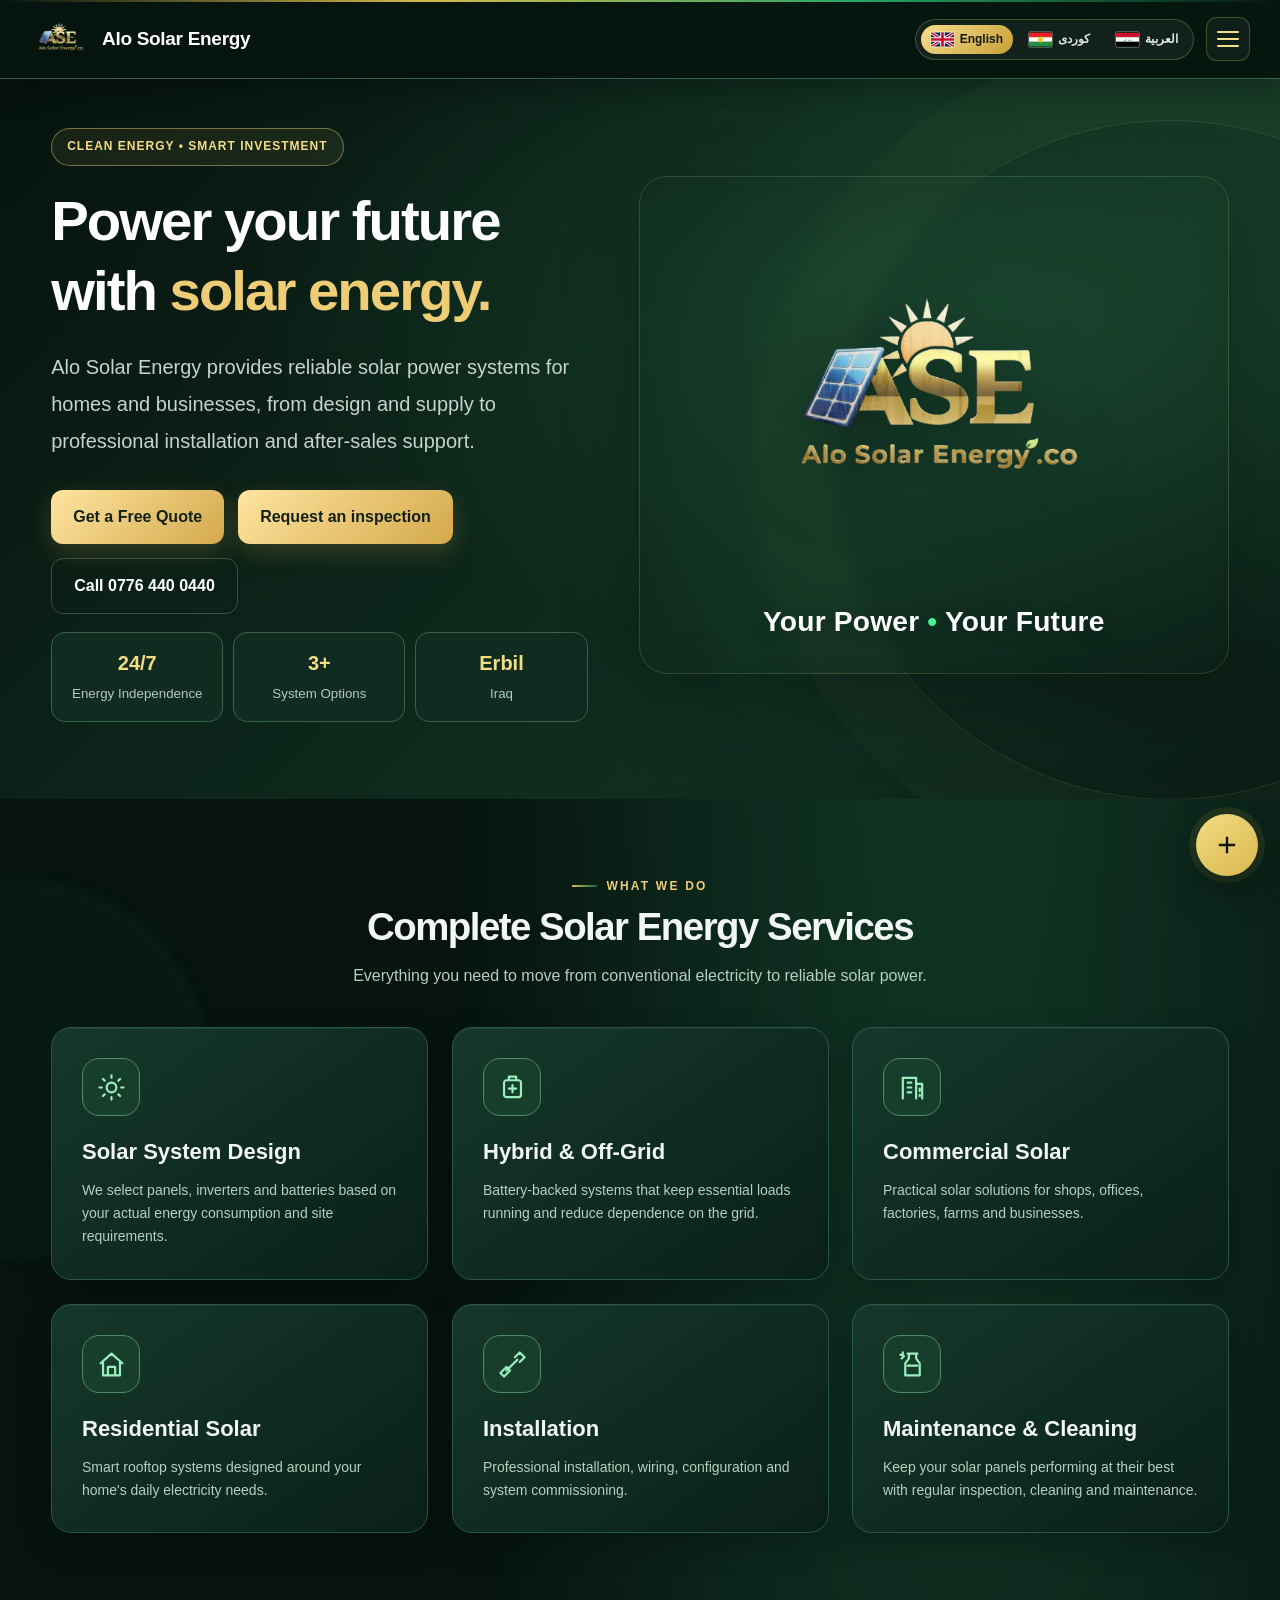
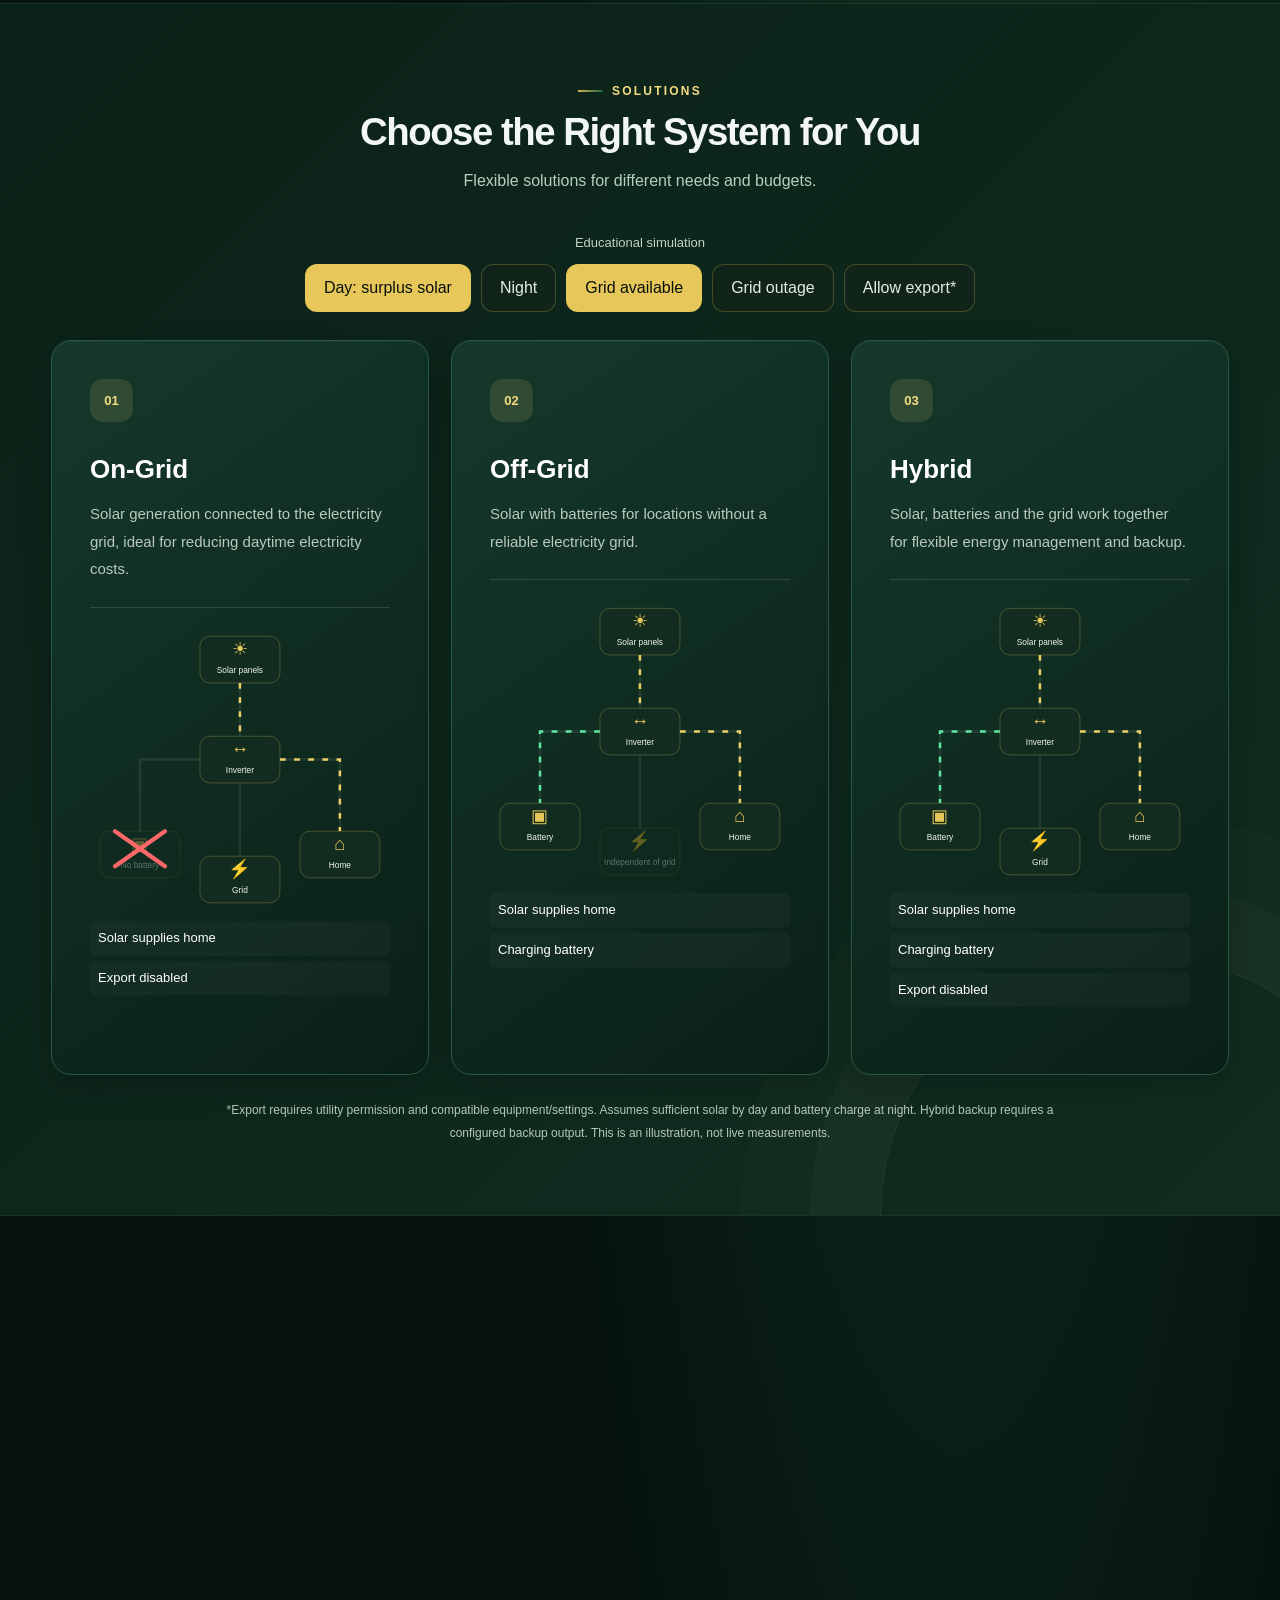
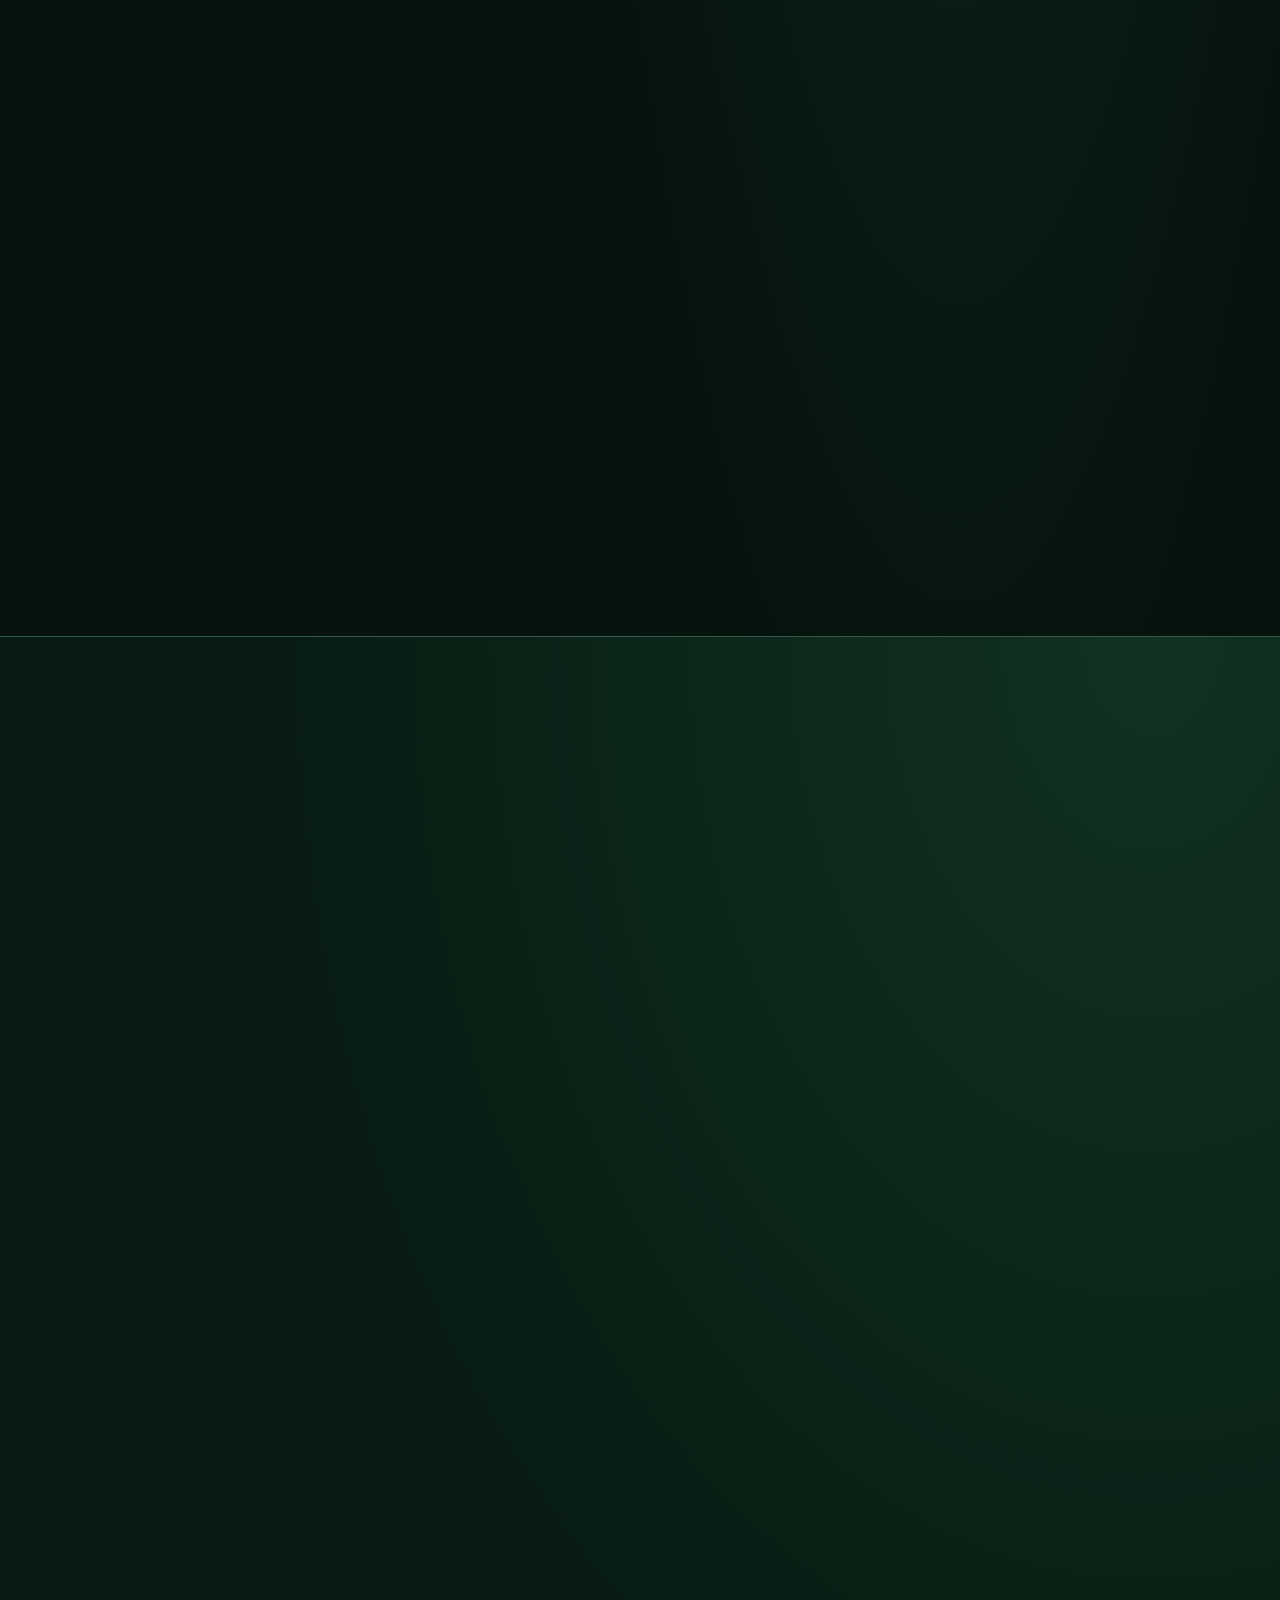
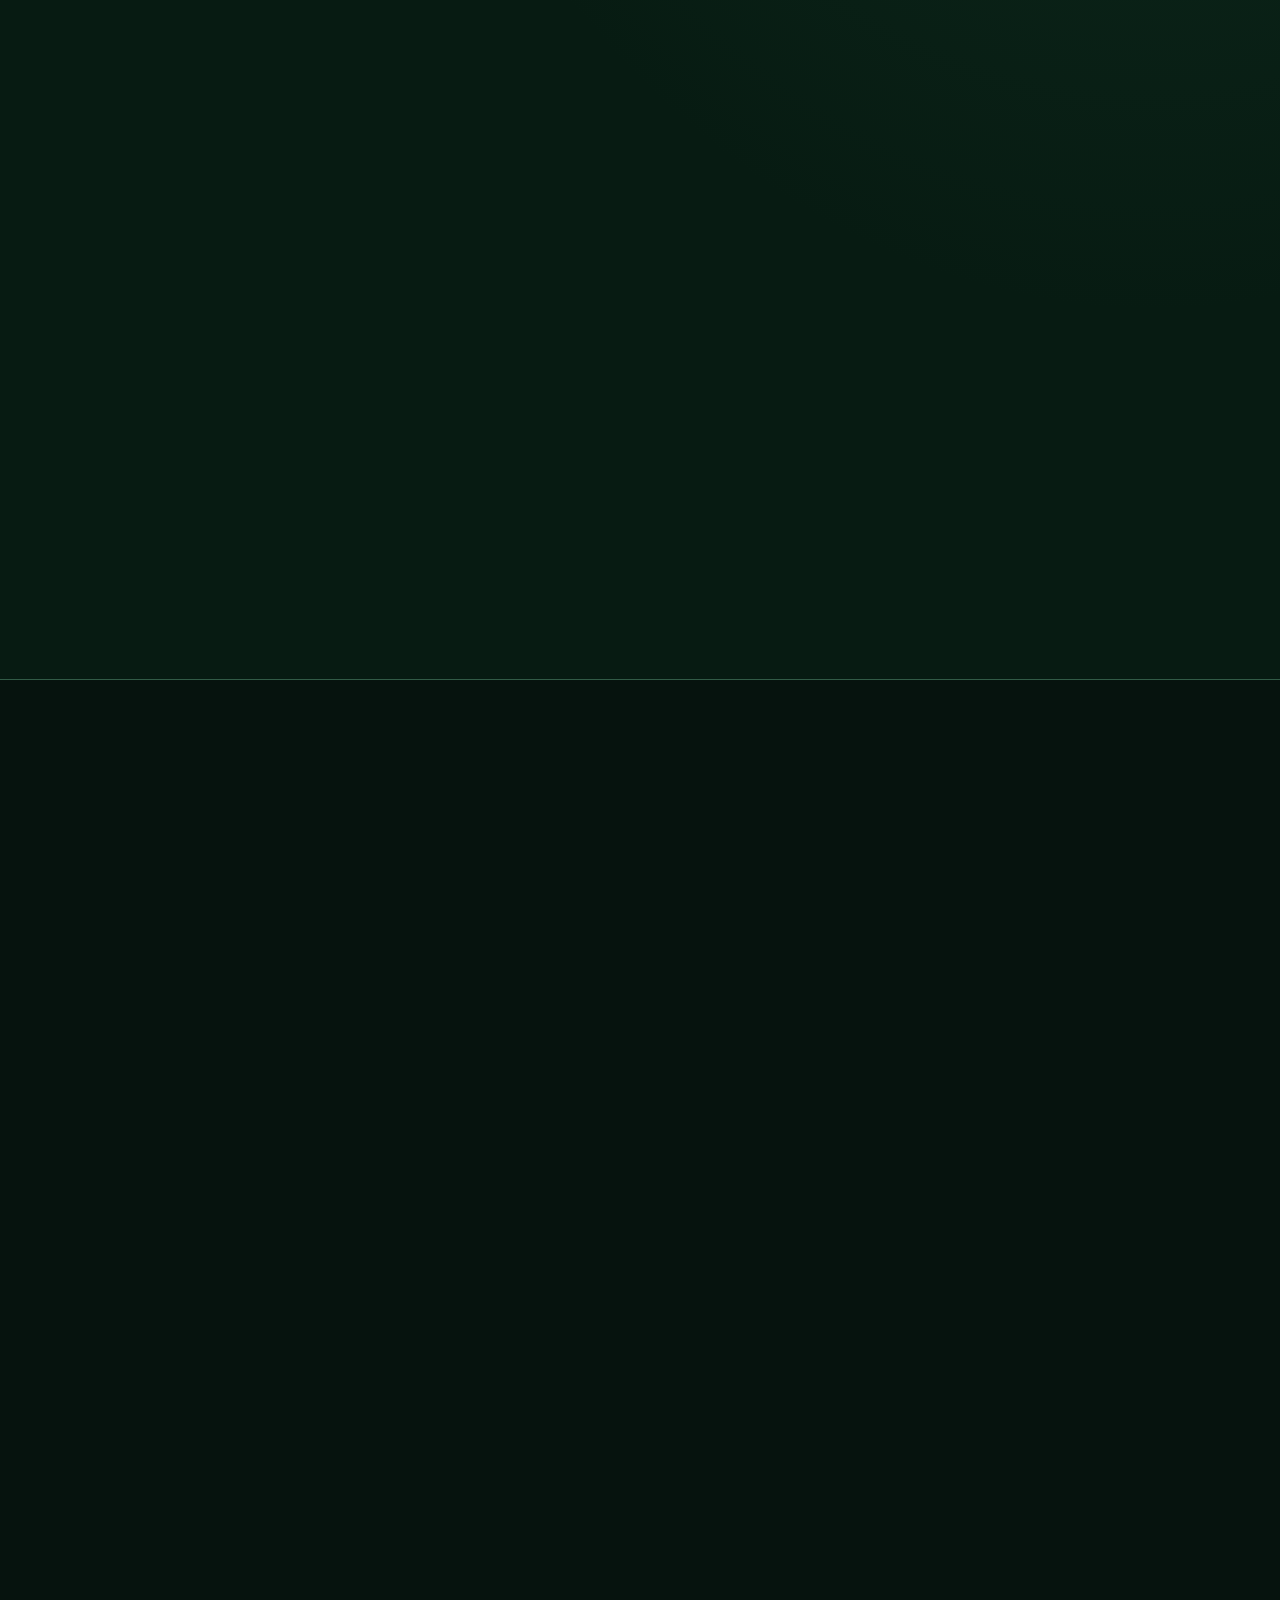
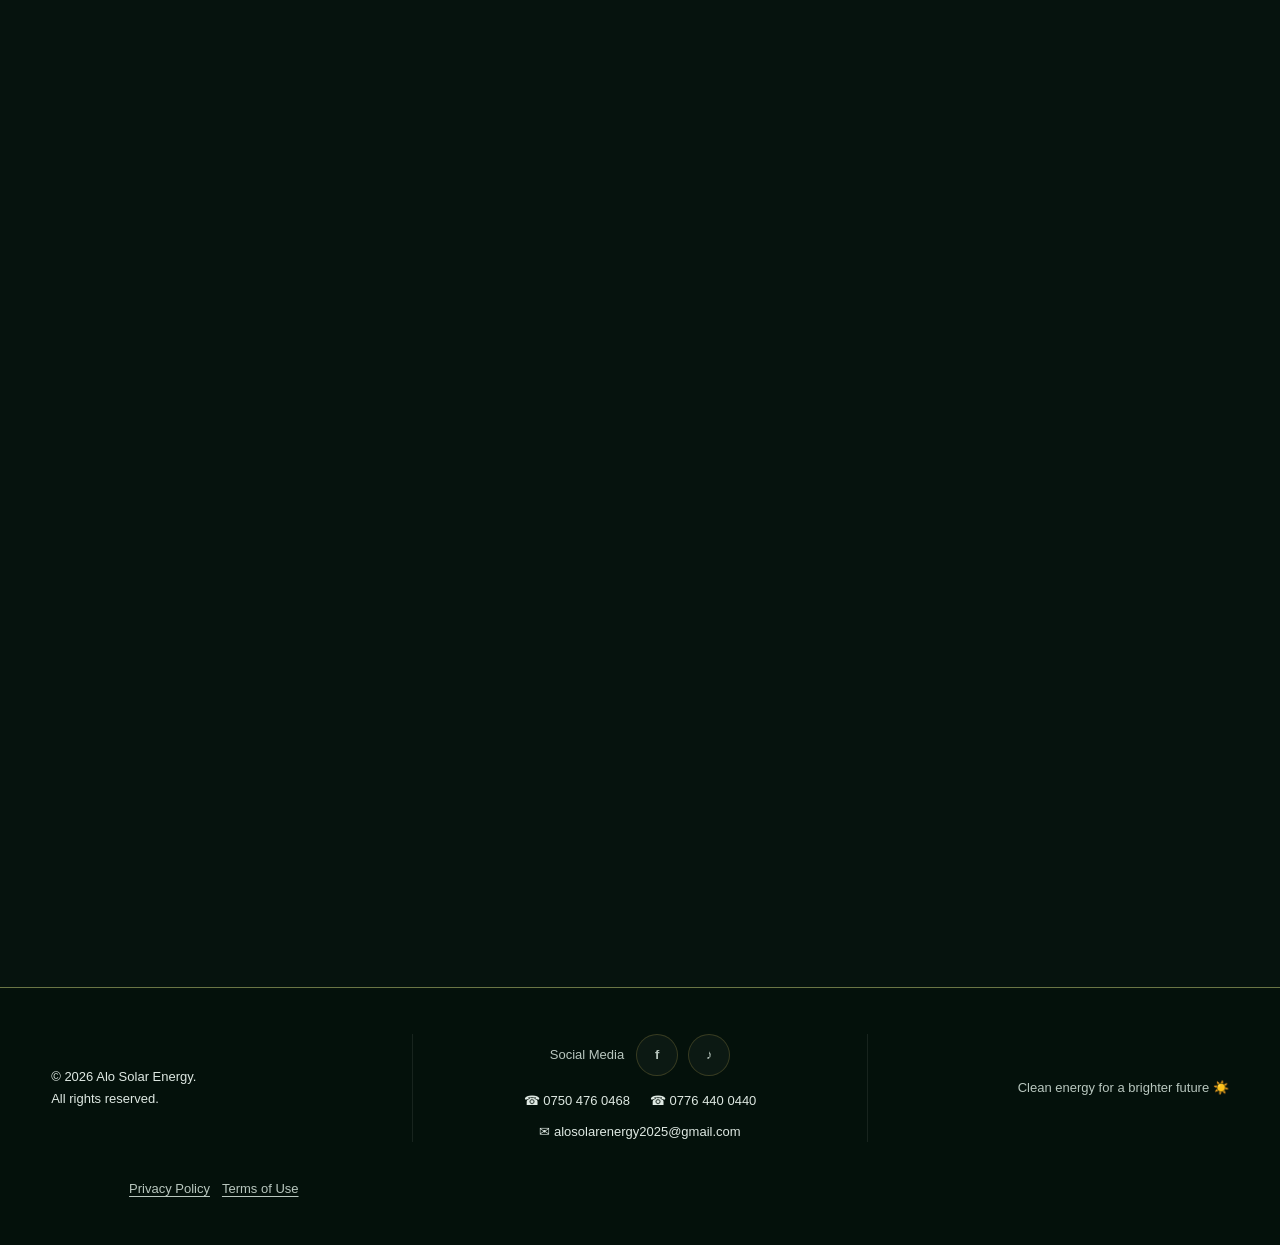
==== index.html @ e2810e6f "Refresh proposal automatic expiry script" ====
<!DOCTYPE html>
<html lang="en" >
<head>
<meta name="google-site-verification" content="-gqN6FcsFNNferEUD9UxZNJ3BVQ9EVLqA1s2PU2izcQ" />
<meta charset="UTF-8">
<meta name="viewport" content="width=device-width, initial-scale=1.0">
<meta name="theme-color" content="#07110d">
<meta name="application-name" content="Alo Solar Energy">
<meta name="apple-mobile-web-app-capable" content="yes">
<meta name="apple-mobile-web-app-status-bar-style" content="black-translucent">
<meta name="apple-mobile-web-app-title" content="Alo Solar Energy">
<link rel="manifest" href="/manifest.webmanifest">
<meta http-equiv="Cache-Control" content="no-cache, no-store, must-revalidate">
<meta http-equiv="Pragma" content="no-cache">
<meta http-equiv="Expires" content="0">
<meta name="referrer" content="strict-origin-when-cross-origin">
<meta http-equiv="Content-Security-Policy" content="default-src 'self'; base-uri 'none'; object-src 'none'; frame-src https://www.google.com; frame-ancestors 'none'; form-action 'self'; img-src 'self' data:; font-src 'self' https://fonts.gstatic.com; style-src 'self' 'unsafe-inline' https://fonts.googleapis.com; script-src 'self' 'sha256-T76EilV+QcnMwMpUe1gJWlUa+P+W+/pZ+QviKwdVerE=' 'sha256-+EWexWB5ymCwsPGUgVMmFxd3q7Ms0sxEectdXmTl/ks=' 'sha256-gzRzEZjLwCgV+jb77GxH1J6w7i/v+9NflWW1ujIuQAM=' 'sha256-8EhGPuoNQ5icfxbOhP+3bitNbaY2FtPeo7JZ3WKerNA=' 'sha256-8J4BuSSGaElvgKF7tjCmjA4SWvb53dxuxYWnRxUXLGw=' 'sha256-sdEPWK1tK+ZzRNQ3jqHyAjJhQfjN2SzZaIdP60NNl90='; connect-src 'self'; upgrade-insecure-requests">
<title>Alo Solar Energy | Solar Power Solutions</title>
<meta name="description" content="Alo Solar Energy provides residential and commercial solar energy systems, installation, maintenance and energy solutions in Erbil, Kurdistan.">
<meta name="robots" content="index,follow,max-image-preview:large">
<meta name="theme-color" content="#07110d">
<link rel="canonical" href="https://alosolarenergy.com/">
<link rel="alternate" hreflang="en" href="https://alosolarenergy.com/?lang=en">
<link rel="alternate" hreflang="ku" href="https://alosolarenergy.com/?lang=ku">
<link rel="alternate" hreflang="ar" href="https://alosolarenergy.com/?lang=ar">
<link rel="alternate" hreflang="x-default" href="https://alosolarenergy.com/">
<meta property="og:type" content="website"><meta property="og:site_name" content="Alo Solar Energy"><meta property="og:url" content="https://alosolarenergy.com/"><meta property="og:title" content="Alo Solar Energy | Solar Power Solutions"><meta property="og:description" content="Reliable solar systems, installation and after-sales support in Erbil and across Iraq.">
<meta name="twitter:card" content="summary"><meta name="twitter:title" content="Alo Solar Energy"><meta name="twitter:description" content="Reliable solar power solutions for homes and businesses in Iraq.">
<script type="application/ld+json">{"@context":"https://schema.org","@type":"LocalBusiness","name":"Alo Solar Energy","url":"https://alosolarenergy.com/","email":"alosolarenergy2025@gmail.com","telephone":["+9647764400440","+9647504760468"],"address":{"@type":"PostalAddress","streetAddress":"New Erbil, opposite Said Jaffar Mosque","addressLocality":"Erbil","addressCountry":"IQ"},"sameAs":["https://www.facebook.com/alosolarenergy/","https://www.tiktok.com/@alo.solar.energy"],"areaServed":"Iraq"}</script>
<link rel="preconnect" href="https://fonts.googleapis.com">
<link rel="preconnect" href="https://fonts.gstatic.com" crossorigin>
<link href="https://fonts.googleapis.com/css2?family=Inter:wght@400;500;600;700;800;900&family=Noto+Sans+Arabic:wght@400;500;600;700;800;900&display=swap" rel="stylesheet">
<style>
:root{
  --gold:#e7c65a; --gold2:#f6df8a; --dark:#07110d; --dark2:#0d1d16;
  --green:#173d2a; --text:#eef4ef; --muted:#b9c7bf; --card:#10251b;
}
*{box-sizing:border-box;margin:0;padding:0}
html{scroll-behavior:smooth}
html{-webkit-text-size-adjust:100%;text-size-adjust:100%}
body{font-family:"Inter",Arial,Helvetica,sans-serif;background:var(--dark);color:var(--text);line-height:1.6}
a{text-decoration:none;color:inherit}
.container{width:min(1150px,92%);margin:auto}
header{position:fixed;top:0;left:0;right:0;z-index:20;background:rgba(7,17,13,.88);backdrop-filter:blur(12px);border-bottom:1px solid rgba(231,198,90,.16)}
.nav{height:78px;display:flex;align-items:center;justify-content:space-between}
.brand{display:flex;align-items:center;gap:12px;font-weight:800}
.brand img{width:58px;height:58px;object-fit:contain}
.brand span{font-size:19px;color:var(--gold2);white-space:nowrap}
nav{display:flex;gap:clamp(12px,1.5vw,28px);align-items:center}
nav a{color:#dfe9e3;font-size:14px;display:inline-flex;align-items:center;gap:7px;white-space:nowrap}
nav a .nav-icon{width:18px;height:18px;flex:0 0 18px;fill:none;stroke:currentColor;stroke-width:1.9;stroke-linecap:round;stroke-linejoin:round;transition:.22s}
nav a:hover .nav-icon{transform:translateY(-2px);color:var(--gold2)}
nav a:hover{color:var(--gold2)}
.nav-products{position:relative;display:flex;align-items:center}
.products-main-link{position:relative}
.dropdown-arrow{width:11px;height:8px;fill:none;stroke:currentColor;stroke-width:1.7;stroke-linecap:round;stroke-linejoin:round;transition:transform .22s ease}
.nav-products:hover .dropdown-arrow,.nav-products:focus-within .dropdown-arrow{transform:rotate(180deg)}
.product-dropdown{position:absolute;top:100%;left:50%;min-width:230px;padding:9px;border:1px solid rgba(231,198,90,.24);border-radius:15px;background:rgba(7,17,13,.98);box-shadow:0 22px 48px rgba(0,0,0,.42);backdrop-filter:blur(16px);opacity:0;visibility:hidden;transform:translate(-50%,-7px);transition:opacity .2s ease,transform .2s ease,visibility .2s;z-index:50}
.product-dropdown:before{display:none}
.nav-products:hover .product-dropdown,.nav-products:focus-within .product-dropdown{opacity:1;visibility:visible;transform:translate(-50%,0)}
nav .product-dropdown a{width:100%;display:flex;align-items:center;justify-content:flex-start;gap:11px;padding:11px 12px;border-radius:10px;color:#e8efeb;font-size:13px}
nav .product-dropdown a:hover{background:rgba(231,198,90,.1);color:var(--gold2)}
.product-drop-icon{width:29px;height:29px;flex:0 0 29px;display:grid;place-items:center;border-radius:8px;background:rgba(231,198,90,.1);color:var(--gold2);font-size:15px;font-weight:900}
[dir="rtl"] nav .product-dropdown a{direction:rtl;justify-content:flex-start;text-align:right}
.cta{padding:11px 18px;border-radius:999px;background:linear-gradient(135deg,var(--gold),#b9912c);color:#10140f;font-weight:800}
@media(max-width:1200px) and (min-width:851px){
 .container{width:min(1180px,97%)}
 .nav{gap:10px}
 .brand{flex:0 0 auto;gap:8px}
 .brand img{width:48px;height:48px}
 .brand span{font-size:16px}
 nav{flex:1 1 auto;justify-content:center;gap:10px;min-width:0}
 nav a{font-size:12px;gap:5px}
 nav a .nav-icon{width:16px;height:16px;flex-basis:16px}
 .cta{padding:9px 13px}
 .lang-switcher{flex:0 0 auto}
 .lang-btn{padding:6px 7px;font-size:11px}
}
.hero{min-height:100vh;padding-top:120px;display:grid;align-items:center;position:relative;overflow:hidden;background:
 radial-gradient(circle at 80% 25%,rgba(231,198,90,.18),transparent 28%),
 radial-gradient(circle at 15% 75%,rgba(34,117,73,.2),transparent 30%),
 linear-gradient(145deg,#06100c,#0d2017)}
.hero:after{content:"";position:absolute;width:620px;height:620px;border:1px solid rgba(231,198,90,.12);border-radius:50%;right:-230px;top:120px;box-shadow:0 0 0 70px rgba(231,198,90,.025),0 0 0 140px rgba(231,198,90,.02)}
.hero-grid{display:grid;grid-template-columns:1.15fr .85fr;gap:50px;align-items:center;position:relative;z-index:2}
.badge{display:inline-block;border:1px solid rgba(231,198,90,.4);padding:7px 13px;border-radius:999px;color:var(--gold2);font-size:12px;font-weight:700;letter-spacing:1px;text-transform:uppercase;margin-bottom:20px}
h1{font-size:clamp(44px,6vw,78px);line-height:1.02;letter-spacing:-3px;margin-bottom:22px}
h1 em{font-style:normal;color:var(--gold2)}
.hero p{font-size:18px;color:var(--muted);max-width:650px;margin-bottom:30px}
.actions{display:flex;gap:14px;flex-wrap:wrap}
.btn{padding:14px 22px;border-radius:10px;font-weight:800;display:inline-block}
.btn-primary{background:linear-gradient(135deg,var(--gold2),#c89f37);color:#11170f}
.btn-outline{border:1px solid rgba(255,255,255,.2);color:#fff}
.hero-card{background:rgba(16,37,27,.7);border:1px solid rgba(231,198,90,.18);padding:30px;border-radius:28px;box-shadow:0 25px 70px rgba(0,0,0,.3)}
.hero-card img{width:100%;max-width:370px;display:block;margin:auto;filter:drop-shadow(0 20px 30px rgba(0,0,0,.35))}
.stats{display:grid;grid-template-columns:repeat(3,1fr);gap:10px;margin-top:18px}
.stat{background:rgba(255,255,255,.04);padding:14px;border-radius:14px;text-align:center}
.stat strong{display:block;color:var(--gold2);font-size:20px}.stat small{color:var(--muted)}
section{padding:95px 0}
.section-head{text-align:center;max-width:700px;margin:0 auto 48px}
.kicker{color:var(--gold2);font-size:12px;font-weight:800;text-transform:uppercase;letter-spacing:2px}
h2{font-size:42px;line-height:1.1;margin:10px 0 14px}
.section-head p{color:var(--muted)}
.grid3{display:grid;grid-template-columns:repeat(3,1fr);gap:20px}
.card{background:linear-gradient(145deg,#10251b,#0b1a13);border:1px solid rgba(255,255,255,.08);padding:30px;border-radius:22px}
.icon{font-size:30px;margin-bottom:18px}.card h3{margin-bottom:9px;font-size:21px}.card p{color:var(--muted);font-size:14px}
.dark-band{background:#0b1912;border-top:1px solid rgba(255,255,255,.05);border-bottom:1px solid rgba(255,255,255,.05)}
.features{display:grid;grid-template-columns:1fr 1fr;gap:50px;align-items:center}
.feature-list{display:grid;gap:15px}
.feature{display:flex;gap:15px;padding:18px;border-radius:16px;background:rgba(255,255,255,.035)}
.check{width:30px;height:30px;flex:0 0 30px;border-radius:50%;background:rgba(231,198,90,.14);color:var(--gold2);display:grid;place-items:center;font-weight:900}
.feature b{display:block;margin-bottom:3px}.feature span{font-size:14px;color:var(--muted)}
.contact{display:grid;grid-template-columns:1fr 1fr;gap:30px}
.contact-box{padding:35px;border-radius:24px;background:linear-gradient(145deg,#142d20,#0c1c14);border:1px solid rgba(231,198,90,.16)}
.map-section{padding:0 0 80px;background:#07140d}.map-card{overflow:hidden;border:1px solid rgba(231,198,90,.2);border-radius:26px;background:#0c1c14;box-shadow:0 24px 55px rgba(0,0,0,.22)}.map-heading{display:flex;align-items:center;justify-content:space-between;gap:20px;padding:26px 30px}.map-heading h2{margin:0;font-size:clamp(25px,3vw,36px)}.map-heading p{margin:6px 0 0;color:#b9c7bf}.map-frame{display:block;width:100%;height:420px;border:0}.map-link{white-space:nowrap}@media(max-width:700px){.map-section{padding-bottom:55px}.map-heading{align-items:stretch;flex-direction:column;padding:22px}.map-link{text-align:center}.map-frame{height:330px}}
.contact-row{display:flex;gap:15px;padding:15px 0;border-bottom:1px solid rgba(255,255,255,.07)}
.contact-row:last-child{border-bottom:0}.contact-row b{display:block}.contact-row span{color:var(--muted);font-size:14px}
form{display:grid;gap:13px}
input,textarea,select{width:100%;padding:14px 15px;border-radius:10px;border:1px solid rgba(255,255,255,.12);background:#08130e;color:#fff;outline:none}
textarea{min-height:120px;resize:vertical}
footer{padding:35px 0;background:#050b08;border-top:1px solid rgba(255,255,255,.07);color:var(--muted);font-size:13px}
.footer-row{display:grid;grid-template-columns:minmax(220px,1fr) minmax(380px,1.4fr) minmax(220px,1fr);gap:36px;align-items:center}
.footer-brand{color:#dfe9e3;line-height:1.7}.footer-tag{text-align:end;line-height:1.7}
@media(max-width:850px){
 nav{display:none}.hero-grid,.features,.contact{grid-template-columns:1fr}.hero{padding-top:110px}
 .hero-card{max-width:500px;margin:auto}.grid3{grid-template-columns:1fr}.stats{grid-template-columns:repeat(3,1fr)}
 h2{font-size:34px}.footer-row{grid-template-columns:1fr;text-align:center}.footer-tag{text-align:center}
}

/* Language switcher */
.lang-switcher{display:flex;align-items:center;gap:6px;padding:5px;border:1px solid rgba(231,198,90,.22);border-radius:999px;background:rgba(255,255,255,.035);backdrop-filter:blur(10px)}
.lang-btn{border:0;background:transparent;color:#dfe9e3;padding:7px 10px;border-radius:999px;font-weight:800;font-size:12px;cursor:pointer}
.lang-btn{display:inline-flex;align-items:center;gap:6px;white-space:nowrap}
.lang-flag{width:23px;height:15px;border-radius:2px;object-fit:cover;flex:0 0 auto;box-shadow:0 0 0 1px rgba(255,255,255,.25);overflow:hidden}
.lang-btn.active{background:linear-gradient(135deg,var(--gold2),#c89f37);color:#11170f}
.mobile-lang{display:none}

/* Animated company-logo intro */
#intro{position:fixed;inset:0;z-index:9999;display:grid;place-items:center;background:radial-gradient(circle at center,rgba(231,198,90,.08),transparent 35%),#050b08;overflow:hidden;animation:introAutoDismiss .7s ease 2.2s forwards}
#intro .intro-glow{position:absolute;width:320px;height:320px;border-radius:50%;border:1px solid rgba(231,198,90,.2);box-shadow:0 0 0 35px rgba(231,198,90,.025),0 0 0 75px rgba(231,198,90,.018);animation:introPulse 2.2s ease-in-out infinite}
#intro .intro-logo{position:relative;width:min(270px,58vw);height:auto;object-fit:contain;filter:drop-shadow(0 0 28px rgba(231,198,90,.25));animation:logoReveal 1.7s cubic-bezier(.2,.8,.2,1) both}
#intro .intro-name{position:absolute;top:calc(50% + 155px);font-size:18px;font-weight:900;letter-spacing:4px;color:var(--gold2);opacity:0;animation:nameReveal .9s 1s ease both}
#intro .intro-skip{position:absolute;inset-inline-end:24px;bottom:24px;border:1px solid rgba(255,255,255,.3);border-radius:999px;padding:10px 18px;background:rgba(0,0,0,.35);color:#fff;cursor:pointer;font-weight:800}
#intro.hide{animation:introOut .7s ease forwards;pointer-events:none}
#intro.hide.done{display:none}
@keyframes logoReveal{0%{opacity:0;transform:scale(.55) rotate(-8deg);filter:blur(8px) drop-shadow(0 0 0 rgba(231,198,90,0))}55%{opacity:1;transform:scale(1.08) rotate(2deg);filter:blur(0) drop-shadow(0 0 35px rgba(231,198,90,.35))}100%{opacity:1;transform:scale(1) rotate(0)}}
@keyframes nameReveal{from{opacity:0;transform:translateY(15px);letter-spacing:10px}to{opacity:1;transform:translateY(0);letter-spacing:4px}}
@keyframes introPulse{0%,100%{transform:scale(.92);opacity:.55}50%{transform:scale(1.08);opacity:1}}
@keyframes introOut{to{opacity:0;visibility:hidden}}
@keyframes introAutoDismiss{to{opacity:0;visibility:hidden;pointer-events:none}}
[dir="rtl"] body{font-family:"Noto Sans Arabic",Tahoma,Arial,sans-serif}
[dir="rtl"] body,[dir="rtl"] input,[dir="rtl"] textarea,[dir="rtl"] select,[dir="rtl"] option{direction:rtl;text-align:right!important}
[dir="rtl"] :is(h1,h2,h3,h4,h5,h6,p,label,li,summary,address,.kicker,.hero-copy,.section-head,.service-card,.solution-card,.feature,.contact-copy,.contact-row,.calc-card,.calc-field,.result-recommendation,.result-warranty,.faq-question,.faq-answer,.faq-cta,.robot-speech,.ai-message){direction:rtl;text-align:right!important}
[dir="rtl"] :is(.hero-copy,.section-head,.services-grid,.service-card,.solutions-grid,.solution-card,.features,.feature,.contact,.contact-copy,.contact-form,.calc-card,.calc-grid,.calc-field,.calc-results,.faq-wrap,.faq-item,.faq-cta,footer){direction:rtl}
[dir="rtl"] :is(.lang-ku,.lang-ar){direction:rtl;unicode-bidi:plaintext}
[dir="rtl"] .section-head{margin-left:auto;margin-right:0}
[dir="rtl"] .nav{flex-direction:row}
[dir="rtl"] nav{flex-direction:row}
[dir="rtl"] .brand{flex-direction:row}
[dir="rtl"] header .brand,[dir="rtl"] header nav,[dir="rtl"] header nav a{direction:rtl}
[dir="rtl"] header nav a,[dir="rtl"] header .cta{text-align:right!important}
[dir="rtl"] .hero-grid,[dir="rtl"] .features,[dir="rtl"] .contact{direction:rtl}
[dir="rtl"] .feature{flex-direction:row-reverse}
[dir="rtl"] .contact-row{flex-direction:row-reverse}
[dir="rtl"] .footer-row{flex-direction:row-reverse}
.social-links{display:flex;gap:10px;align-items:center}
.social-link{width:42px;height:42px;display:grid;place-items:center;border:1px solid rgba(231,198,90,.2);border-radius:50%;background:rgba(255,255,255,.035);font-weight:900;transition:.25s}
.social-link:hover{transform:translateY(-3px);border-color:rgba(231,198,90,.55);background:rgba(231,198,90,.1)}
.footer-social{display:flex;align-items:center;justify-content:center;gap:12px}
.footer-connect{display:grid;gap:14px;justify-items:center;padding:0 28px;border-inline:1px solid rgba(255,255,255,.08)}.footer-contact{display:grid;grid-template-columns:repeat(2,max-content);gap:9px 20px;align-items:center;justify-content:center}.footer-contact a{color:#dfe9e3;direction:ltr;unicode-bidi:isolate;display:flex;align-items:center;gap:6px;white-space:nowrap}.footer-contact .footer-email{grid-column:1/-1;justify-self:center}.footer-contact a:hover{color:var(--gold2)}
.phone-ltr,bdi[dir="ltr"]{direction:ltr!important;unicode-bidi:isolate!important;display:inline-block;white-space:nowrap}
@media(max-width:850px){
 nav{display:none}
 .mobile-lang{display:flex}
 .nav{gap:8px}
 .brand span{font-size:15px}
 .brand img{width:48px;height:48px}
 .footer-row{grid-template-columns:1fr;gap:24px}
 .footer-connect{border-inline:0;border-block:1px solid rgba(255,255,255,.08);padding:22px 0}
 .footer-social{flex-wrap:wrap;justify-content:center}
 .footer-contact{grid-template-columns:1fr;gap:10px}.footer-contact .footer-email{grid-column:auto}.footer-contact a{justify-content:center}
}
@media(prefers-reduced-motion:reduce){
 #intro .intro-logo,#intro .intro-name,#intro .intro-glow{animation:none}
}
@media(max-width:650px){#intro .intro-skip{inset-inline-end:14px;bottom:14px}.map-frame{min-height:330px}}
main>section{content-visibility:auto;contain-intrinsic-size:1px 800px}.hero{content-visibility:visible}
.footer-legal{display:flex;gap:12px;justify-content:center;flex-wrap:wrap}.footer-legal a{color:var(--muted);text-decoration:underline;text-underline-offset:3px}


/* Solar Calculator */
.calc-mode-switch{display:flex;gap:10px;width:fit-content;margin:0 0 22px;padding:6px;border:1px solid rgba(231,198,90,.2);border-radius:999px;background:rgba(255,255,255,.035)}
.calc-mode-btn{border:0;border-radius:999px;padding:10px 22px;background:transparent;color:#dfe9e3;font-weight:800;cursor:pointer}.calc-mode-btn.active{background:linear-gradient(135deg,var(--gold2),#c89f37);color:#11170f}
.easy-calc-card{display:none}.calculator-section.easy-mode .easy-calc-card{display:block}.calculator-section.easy-mode .advanced-calc-card{display:none}
.easy-quality-grid{display:grid;grid-template-columns:repeat(3,minmax(0,1fr));gap:10px;margin-bottom:18px}.easy-quality{position:relative;display:block;min-width:0;cursor:pointer}.easy-quality input{position:absolute;opacity:0;pointer-events:none}.easy-quality-box{display:flex;align-items:center;justify-content:center;width:100%;min-height:76px;height:100%;padding:16px 12px;border:1px solid rgba(255,255,255,.12);border-radius:14px;background:#091811;text-align:center;overflow:hidden;transition:.2s}.easy-quality-box b{display:block;width:100%;color:#fff;margin:0;line-height:1.35;overflow-wrap:anywhere}.easy-quality-box small{display:block;color:var(--muted);line-height:1.5}.easy-quality input:checked+.easy-quality-box{border-color:var(--gold2);background:rgba(231,198,90,.1);box-shadow:0 0 0 2px rgba(231,198,90,.12)}
.easy-note{padding:12px 14px;margin:4px 0 16px;border-radius:12px;background:rgba(231,198,90,.07);color:var(--muted);font-size:13px}.easy-summary{margin-top:16px;padding:15px;border:1px solid rgba(231,198,90,.18);border-radius:14px;background:rgba(9,29,20,.62);line-height:1.9}
.easy-actions{display:grid!important;grid-template-columns:1.35fr 1fr 1.35fr;gap:10px;margin-top:16px}.easy-actions .btn{display:flex!important;align-items:center;justify-content:center;min-height:48px;border:1px solid rgba(255,255,255,.18);cursor:pointer}.easy-actions .easy-reset{background:#18251f;color:#fff}.easy-actions .easy-whatsapp{background:#25d366;color:#fff;border-color:#25d366}
@media(max-width:650px){.easy-quality-grid{grid-template-columns:1fr}.calc-mode-switch{width:100%}.calc-mode-btn{flex:1;padding:10px 12px}}
@media(max-width:650px){.easy-actions{grid-template-columns:1fr}.easy-actions .btn{width:100%}}
@media(max-width:850px){input,select,textarea,button{font-size:16px!important}input,select,textarea{touch-action:manipulation}}
.calculator-section{padding:90px 0;background:linear-gradient(180deg,#0d2017,#07110d)}
.calculator-grid{display:grid;grid-template-columns:1fr 1fr;gap:28px;align-items:start}
.calc-card,.calc-result{background:rgba(16,37,27,.92);border:1px solid rgba(231,198,90,.18);border-radius:24px;padding:28px;box-shadow:0 18px 60px rgba(0,0,0,.22)}
.calc-card h3,.calc-result h3{color:var(--gold2);margin-bottom:18px}
.calc-field{margin-bottom:16px}.calc-field label{display:block;margin-bottom:7px;color:var(--muted);font-size:14px}
.calc-field input,.calc-field select{width:100%;padding:13px 14px;border-radius:12px;border:1px solid rgba(255,255,255,.12);background:#091811;color:var(--text);outline:none}
.calc-actions{display:flex;flex-wrap:wrap;gap:10px;margin-top:6px}.calc-actions .btn{border:0;cursor:pointer}.calc-reset{background:transparent;color:var(--text);border:1px solid rgba(255,255,255,.25)!important}.calc-whatsapp{background:#25d366;color:#fff}
.calc-row{display:grid;grid-template-columns:1fr 1fr;gap:14px}.calc-total{font-size:34px;font-weight:900;color:var(--gold2);margin:8px 0 20px}.calc-breakdown{display:grid;gap:9px}.calc-line{display:flex;justify-content:space-between;gap:16px;border-bottom:1px solid rgba(255,255,255,.07);padding:8px 0}.calc-note{color:var(--muted);font-size:13px;margin-top:14px}.recommended{margin:16px 0;padding:16px;border-radius:16px;background:rgba(231,198,90,.08);border:1px solid rgba(231,198,90,.2)}
.payback-card{margin-top:22px;padding:20px;border:1px solid rgba(231,198,90,.22);border-radius:18px;background:rgba(231,198,90,.06)}.payback-card h3{margin:0 0 8px}.payback-intro{color:var(--muted);font-size:13px;margin:0 0 16px}.payback-grid{display:grid;grid-template-columns:1fr;gap:12px}.payback-grid .calc-field{margin:0}.payback-result{margin-top:16px;display:grid;grid-template-columns:repeat(3,1fr);gap:10px}.payback-stat{padding:13px;border-radius:13px;background:rgba(5,20,13,.72);border:1px solid rgba(255,255,255,.07)}.payback-stat span{display:block;color:var(--muted);font-size:12px}.payback-stat strong{display:block;margin-top:5px;color:var(--gold2);font-size:18px}.payback-message{grid-column:1/-1;padding:14px;border-radius:13px;background:rgba(25,135,84,.13);color:#d9f7e8;line-height:1.7}.payback-warning{background:rgba(180,83,9,.16);color:#ffe7bd}@media(max-width:760px){.payback-result{grid-template-columns:1fr}.payback-message{grid-column:auto}}
@media(max-width:800px){.calculator-grid{grid-template-columns:1fr}.calc-row{grid-template-columns:1fr}}

.result-top-grid{display:grid;grid-template-columns:minmax(0,1.15fr) minmax(230px,.85fr);gap:16px;align-items:stretch;margin-bottom:18px}
.result-recommendation,.result-warranty{border:1px solid rgba(231,198,90,.18);border-radius:16px;padding:16px;background:rgba(9,29,20,.62)}
.result-recommendation h3,.result-warranty h3{margin-bottom:12px}
.warranty-mini{display:grid;gap:10px}
.warranty-item{display:flex;justify-content:space-between;gap:12px;align-items:center;padding:9px 10px;border-radius:10px;background:rgba(255,255,255,.035);border:1px solid rgba(255,255,255,.06)}
.warranty-item span:first-child{font-size:12px;line-height:1.35;color:#d8e2dc}
.warranty-item b{font-size:12px;color:var(--gold2);white-space:nowrap}
@media(max-width:800px){.result-top-grid{grid-template-columns:1fr}}

/* Floating WhatsApp button */
.floating-whatsapp{position:fixed;right:22px;bottom:24px;width:62px;height:62px;border-radius:50%;display:flex;align-items:center;justify-content:center;background:#25d366;color:#fff;box-shadow:0 10px 30px rgba(0,0,0,.32);z-index:9998;transition:transform .2s ease,box-shadow .2s ease}
.floating-whatsapp:hover{transform:translateY(-4px) scale(1.05);box-shadow:0 14px 36px rgba(37,211,102,.38)}
.floating-whatsapp svg{width:34px;height:34px;fill:currentColor}
@media(max-width:600px){.floating-whatsapp{right:15px;bottom:18px;width:56px;height:56px}.floating-whatsapp svg{width:31px;height:31px}}

/* Mobile navigation */
.menu-toggle{display:none;width:44px;height:44px;padding:10px;border:1px solid rgba(231,198,90,.28);border-radius:11px;background:rgba(255,255,255,.04);cursor:pointer;flex-direction:column;justify-content:center;gap:5px}
.menu-toggle span{display:block;width:100%;height:2px;border-radius:2px;background:var(--gold2);transition:.25s}
.menu-toggle[aria-expanded="true"] span:nth-child(1){transform:translateY(7px) rotate(45deg)}
.menu-toggle[aria-expanded="true"] span:nth-child(2){opacity:0}
.menu-toggle[aria-expanded="true"] span:nth-child(3){transform:translateY(-7px) rotate(-45deg)}

/* Trusted brands */
.brands-section{padding:72px 0;background:#08140f;border-top:1px solid rgba(255,255,255,.05)}
.brand-grid{display:grid;grid-template-columns:repeat(5,1fr);gap:14px}
.partner-brand{min-height:105px;display:grid;place-items:center;padding:18px;border-radius:18px;background:linear-gradient(145deg,#11271c,#0b1b13);border:1px solid rgba(231,198,90,.16);color:#f4e5a6;font-size:clamp(17px,2vw,23px);font-weight:900;letter-spacing:.4px;text-align:center;transition:.25s}
.partner-brand:hover{transform:translateY(-4px);border-color:rgba(231,198,90,.48);box-shadow:0 14px 30px rgba(0,0,0,.22)}
.partner-brand svg{width:100%;height:42px;overflow:visible}.partner-brand .wordmark{font-family:"Inter",sans-serif;font-size:25px;font-weight:900;fill:#f4e5a6;letter-spacing:.5px}.partner-brand small{display:block;color:var(--muted);font-size:10px;font-weight:600;letter-spacing:1.5px;margin-top:4px;text-transform:uppercase}
@media(max-width:900px){.brand-grid{grid-template-columns:repeat(2,1fr)}}
@media(max-width:480px){.brand-grid{grid-template-columns:1fr 1fr}.partner-brand{min-height:82px;font-size:16px;padding:12px}}

@media(max-width:850px){
 .menu-toggle{display:flex;order:3}
 .lang-switcher{margin-left:auto;margin-right:0}
 header nav{display:none;position:absolute;top:78px;left:4%;right:4%;padding:14px;background:rgba(7,17,13,.98);border:1px solid rgba(231,198,90,.2);border-radius:0 0 18px 18px;box-shadow:0 20px 40px rgba(0,0,0,.35);flex-direction:column;align-items:stretch;gap:4px}
 header nav.open{display:flex}
 header nav a{display:flex;align-items:center;justify-content:center;padding:11px 13px;border-radius:9px;text-align:center}
 header nav a:hover{background:rgba(231,198,90,.08)}
 header nav .nav-products{display:block;width:100%}
 header nav .nav-products>.products-main-link{width:100%}
 header nav .product-dropdown{position:static;min-width:0;width:100%;margin:2px 0 6px;padding:5px;background:rgba(255,255,255,.025);border-color:rgba(231,198,90,.12);box-shadow:none;opacity:1;visibility:visible;transform:none;display:grid;grid-template-columns:repeat(3,minmax(0,1fr));gap:4px}
 header nav .product-dropdown:before{display:none}
 header nav .product-dropdown a{padding:9px 6px;flex-direction:column;justify-content:center;gap:5px;font-size:11px;white-space:normal;line-height:1.35;text-align:center!important}
 header nav .product-dropdown .product-drop-icon{width:26px;height:26px;flex-basis:26px}
 header nav .dropdown-arrow{display:none}
 header nav .cta{margin-top:5px}
}
/* Keep the mobile header and menu in the same stable order in every language. */
@media(max-width:850px){
 [dir="rtl"] header .nav{direction:ltr!important;flex-direction:row!important}
 [dir="rtl"] header .brand,[dir="rtl"] header .lang-switcher,[dir="rtl"] header .menu-toggle{direction:ltr!important}
 [dir="rtl"] header .lang-switcher{margin-left:auto!important;margin-right:0!important}
 [dir="rtl"] header nav,[dir="rtl"] header nav.open{direction:ltr!important;flex-direction:column!important}
 [dir="rtl"] header nav a,[dir="rtl"] header nav.open a{direction:ltr!important;text-align:center!important;justify-content:center!important}
 [dir="rtl"] header nav a :is([data-i18n],.lang-ku,.lang-ar){direction:rtl!important;text-align:center!important;unicode-bidi:plaintext}
 [dir="rtl"] header nav .cta{direction:rtl!important;text-align:center!important}
}
@media(max-width:560px){
 .nav{height:72px;gap:6px}
 .brand{gap:7px;min-width:0}
 .brand img{width:42px;height:42px}
 .brand span{font-size:13px}
 .lang-switcher{gap:2px;padding:3px}
 .lang-btn{padding:6px}
 .lang-btn span{display:none}
 .menu-toggle{width:42px;height:42px}
 header nav{top:72px}
}

/* Alo solar assistant */
.ai-chat-toggle{position:fixed;right:22px;bottom:96px;min-width:112px;height:54px;padding:0 18px;border:1px solid rgba(246,223,138,.55);border-radius:999px;display:flex;align-items:center;justify-content:center;gap:8px;background:linear-gradient(145deg,#f6df8a,#bd922f);color:#10140f;box-shadow:0 10px 30px rgba(0,0,0,.42);z-index:10000;cursor:pointer;font-size:15px;font-weight:900;transition:.2s}
.ai-chat-toggle:hover{transform:translateY(-4px) scale(1.05)}
.ai-chat-toggle .ai-spark{font-size:22px;line-height:1}
.ai-chat-toggle .ai-dot{position:absolute;right:2px;top:2px;width:13px;height:13px;border-radius:50%;background:#25d366;border:2px solid #07110d}
.ai-chat{position:fixed;right:22px;bottom:164px;width:min(380px,calc(100vw - 30px));height:min(570px,calc(100vh - 205px));z-index:10001;border:1px solid rgba(231,198,90,.3);border-radius:22px;background:#08150f;box-shadow:0 24px 70px rgba(0,0,0,.5);overflow:hidden;display:flex;flex-direction:column;opacity:0;visibility:hidden;transform:translateY(18px) scale(.97);transition:.25s}
.ai-chat.open{opacity:1;visibility:visible;transform:none}
.ai-chat-head{display:flex;align-items:center;gap:11px;padding:15px 16px;background:linear-gradient(135deg,#173d2a,#10261b);border-bottom:1px solid rgba(231,198,90,.16)}
.ai-avatar{width:42px;height:42px;border-radius:50%;display:grid;place-items:center;background:linear-gradient(145deg,#f6df8a,#bd922f);color:#10140f;font-size:21px}
.ai-chat-head strong{display:block;color:#fff}.ai-status{display:flex;align-items:center;gap:6px;color:#b9c7bf;font-size:12px}.ai-status:before{content:"";width:7px;height:7px;border-radius:50%;background:#25d366}
.ai-close{margin-inline-start:auto;width:36px;height:36px;border:0;border-radius:50%;background:rgba(255,255,255,.07);color:#fff;cursor:pointer;font-size:22px}
.ai-messages{flex:1;overflow:auto;padding:16px;display:flex;flex-direction:column;gap:11px;scroll-behavior:smooth}
.ai-message{max-width:86%;padding:11px 13px;border-radius:15px;font-size:14px;line-height:1.6;white-space:pre-line}
.ai-message.bot{align-self:flex-start;background:#12291d;border:1px solid rgba(255,255,255,.07);border-bottom-left-radius:4px}
.ai-message.user{align-self:flex-end;background:linear-gradient(135deg,#e7c65a,#bd922f);color:#11170f;border-bottom-right-radius:4px}
[dir="rtl"] .ai-message.bot{align-self:flex-end;border-bottom-left-radius:15px;border-bottom-right-radius:4px}
[dir="rtl"] .ai-message.user{align-self:flex-start;border-bottom-right-radius:15px;border-bottom-left-radius:4px}
.ai-quick{display:flex;gap:7px;overflow-x:auto;padding:0 14px 10px;scrollbar-width:none}.ai-quick::-webkit-scrollbar{display:none}
.ai-chip{white-space:nowrap;border:1px solid rgba(231,198,90,.27);background:rgba(231,198,90,.07);color:#f6df8a;border-radius:999px;padding:7px 11px;font-size:12px;cursor:pointer}
.ai-input-row{display:flex;gap:8px;padding:11px;border-top:1px solid rgba(255,255,255,.08);background:#07110d}
.ai-input-row input{margin:0;min-width:0}.ai-send{width:46px;flex:0 0 46px;border:0;border-radius:11px;background:linear-gradient(145deg,#f6df8a,#bd922f);color:#11170f;cursor:pointer;font-size:19px;font-weight:900}
.ai-whatsapp{border:0;border-top:1px solid rgba(255,255,255,.07);padding:10px;background:#0e2318;color:#86efac;cursor:pointer;font-weight:800}
@media(max-width:600px){.ai-chat-toggle{right:15px;bottom:84px;min-width:104px;height:50px;padding:0 15px}.ai-chat{right:15px;bottom:145px;height:min(550px,calc(100vh - 170px))}}

/* Unified contact hub */
.floating-whatsapp,.ai-chat-toggle{display:none!important}.contact-hub{position:fixed;right:22px;bottom:24px;z-index:10002}.hub-main{width:62px;height:62px;border:0;border-radius:50%;display:grid;place-items:center;background:linear-gradient(145deg,var(--gold2),#bd922f);color:#10140f;box-shadow:0 12px 35px rgba(0,0,0,.4);cursor:pointer;transition:.25s}.hub-main svg{width:28px;height:28px}.contact-hub.open .hub-main{transform:rotate(45deg)}.hub-options{position:absolute;right:0;bottom:74px;display:grid;gap:10px;opacity:0;visibility:hidden;transform:translateY(12px);transition:.22s}.contact-hub.open .hub-options{opacity:1;visibility:visible;transform:none}.hub-option{height:48px;min-width:150px;padding:0 16px;border:1px solid rgba(231,198,90,.28);border-radius:999px;display:flex;align-items:center;justify-content:flex-start;gap:9px;background:#10251b;color:#fff;font-weight:800;box-shadow:0 10px 28px rgba(0,0,0,.35);cursor:pointer;white-space:nowrap}.hub-option.whatsapp{background:#128c4a;border-color:#25d366}.hub-option svg{width:21px;height:21px;fill:currentColor}

/* Calculator steps */
.calc-progress{display:grid;grid-template-columns:repeat(3,1fr);gap:8px;margin:0 0 22px}.calc-progress-item{position:relative;text-align:center;color:#82928a;font-size:12px;font-weight:800}.calc-progress-item:before{content:attr(data-step);width:31px;height:31px;margin:0 auto 6px;border-radius:50%;display:grid;place-items:center;background:#0a1711;border:1px solid rgba(255,255,255,.15);color:#9baba2}.calc-progress-item.active,.calc-progress-item.done{color:var(--gold2)}.calc-progress-item.active:before,.calc-progress-item.done:before{background:linear-gradient(145deg,var(--gold2),#bd922f);color:#11170f;border-color:transparent}.calc-step{display:none;animation:stepIn .25s ease}.calc-step.active{display:block}@keyframes stepIn{from{opacity:0;transform:translateX(10px)}to{opacity:1;transform:none}}.calc-step-title{font-size:16px;color:#fff;margin-bottom:15px;padding-bottom:10px;border-bottom:1px solid rgba(255,255,255,.08)}.step-nav{display:flex;gap:10px;margin-top:12px}.step-nav button{flex:1;border:0;cursor:pointer}.step-back{background:transparent;color:#fff;border:1px solid rgba(255,255,255,.2)!important}.calc-card .calc-actions{margin-top:16px}

html:not([lang="en"]) .lang-en,html:not([lang="ku"]) .lang-ku,html:not([lang="ar"]) .lang-ar{display:none}@media(max-width:850px){.contact-hub{right:15px;bottom:18px}}

/* Consistent service icons */
.icon{width:52px;height:52px;border-radius:15px;display:grid;place-items:center;background:rgba(231,198,90,.1);border:1px solid rgba(231,198,90,.18);color:var(--gold2)}.icon svg{width:27px;height:27px;fill:none;stroke:currentColor;stroke-width:1.8;stroke-linecap:round;stroke-linejoin:round}

/* FAQ */
.faq-section{position:relative;background:linear-gradient(180deg,#07110d,#0b1912);overflow:hidden}.faq-section:before{content:"?";position:absolute;right:-35px;top:-120px;font-size:420px;font-weight:900;line-height:1;color:rgba(231,198,90,.025);pointer-events:none}.faq-wrap{position:relative;max-width:900px;margin:auto}.faq-list{display:grid;gap:13px}.faq-item{border:1px solid rgba(231,198,90,.15);border-radius:18px;background:linear-gradient(145deg,rgba(18,41,29,.92),rgba(9,25,17,.92));overflow:hidden;transition:border-color .25s,transform .25s,box-shadow .25s}.faq-item:hover{transform:translateY(-2px);border-color:rgba(231,198,90,.35)}.faq-item[open]{border-color:rgba(231,198,90,.45);box-shadow:0 16px 40px rgba(0,0,0,.2)}.faq-item summary{list-style:none;display:flex;align-items:center;gap:14px;padding:20px 22px;cursor:pointer;font-weight:800;color:#f3f7f4}.faq-item summary::-webkit-details-marker{display:none}.faq-number{width:34px;height:34px;flex:0 0 34px;border-radius:11px;display:grid;place-items:center;background:rgba(231,198,90,.1);color:var(--gold2);font-size:12px}.faq-question{flex:1}.faq-plus{position:relative;width:28px;height:28px;flex:0 0 28px;border-radius:50%;background:rgba(255,255,255,.05)}.faq-plus:before,.faq-plus:after{content:"";position:absolute;left:7px;right:7px;top:13px;height:2px;background:var(--gold2);border-radius:2px;transition:.25s}.faq-plus:after{transform:rotate(90deg)}.faq-item[open] .faq-plus:after{transform:rotate(0);opacity:0}.faq-answer{padding:0 22px 21px 70px;color:var(--muted);font-size:14px;line-height:1.9;animation:faqIn .25s ease}.faq-cta{margin-top:25px;padding:20px 24px;border:1px solid rgba(231,198,90,.2);border-radius:18px;display:flex;align-items:center;justify-content:space-between;gap:20px;background:rgba(231,198,90,.06)}.faq-cta p{color:var(--muted);font-size:14px}.faq-cta b{display:block;color:#fff;font-size:17px;margin-bottom:2px}@keyframes faqIn{from{opacity:0;transform:translateY(-6px)}to{opacity:1;transform:none}}[dir="rtl"] .faq-answer{padding:0 70px 21px 22px}@media(max-width:600px){.faq-item summary{padding:17px 15px;gap:10px}.faq-answer,[dir="rtl"] .faq-answer{padding:0 16px 18px}.faq-number{width:30px;height:30px;flex-basis:30px}.faq-cta{align-items:stretch;flex-direction:column}.faq-cta .btn{text-align:center}}
/* Animated Alo welcome robot */
.alo-robot-welcome{position:fixed;left:-330px;bottom:24px;z-index:9997;display:flex;align-items:flex-start;gap:14px;opacity:0;pointer-events:none}.alo-robot-welcome.show{animation:robotVisit 10s cubic-bezier(.22,.75,.25,1) forwards}.robot-character{position:relative;width:112px;height:150px;flex:0 0 112px;filter:drop-shadow(0 15px 18px rgba(0,0,0,.38));animation:robotFloat 1.7s ease-in-out infinite}.robot-antenna{position:absolute;left:54px;top:0;width:4px;height:18px;background:var(--gold2);border-radius:5px}.robot-antenna:before{content:"";position:absolute;left:-5px;top:-7px;width:14px;height:14px;border-radius:50%;background:#25d366;box-shadow:0 0 15px rgba(37,211,102,.8)}.robot-head{position:absolute;left:16px;top:17px;width:82px;height:70px;padding:7px;border-radius:24px;background:linear-gradient(145deg,#f6df8a,#bd922f);border:3px solid #fff1b6;display:grid;place-items:center;overflow:hidden}.robot-head img{width:100%;height:100%;object-fit:contain;border-radius:15px;background:#07110d}.robot-ear{position:absolute;top:40px;width:13px;height:27px;border-radius:8px;background:#bd922f}.robot-ear.left{left:5px}.robot-ear.right{right:5px}.robot-body{position:absolute;left:27px;top:92px;width:60px;height:45px;border-radius:14px 14px 18px 18px;background:linear-gradient(145deg,#173d2a,#0b2016);border:2px solid rgba(246,223,138,.7)}.robot-body:before{content:"ALO";position:absolute;inset:0;display:grid;place-items:center;color:var(--gold2);font-size:11px;font-weight:900;letter-spacing:1px}.robot-arm{position:absolute;top:96px;width:12px;height:46px;border-radius:8px;background:#d4ae43;transform-origin:top center}.robot-arm.left{left:13px;transform:rotate(15deg)}.robot-arm.right{right:13px;animation:robotWave .65s ease-in-out infinite alternate}.robot-leg{position:absolute;top:132px;width:13px;height:22px;border-radius:0 0 8px 8px;background:#d4ae43}.robot-leg.left{left:36px}.robot-leg.right{right:36px}.robot-speech{position:relative;margin-top:12px;max-width:285px;padding:17px 42px 17px 18px;border-radius:18px 18px 18px 5px;background:#fff;color:#112018;box-shadow:0 16px 45px rgba(0,0,0,.32);font-size:14px;line-height:1.65;font-weight:600}.robot-speech:before{content:"";position:absolute;left:-12px;bottom:14px;border-width:9px 13px 9px 0;border-style:solid;border-color:transparent #fff transparent transparent}.robot-speech b{display:block;color:#96701c;font-size:16px;margin-bottom:2px}.robot-close{position:absolute;right:9px;top:8px;width:25px;height:25px;border:0;border-radius:50%;background:#edf1ee;color:#506158;cursor:pointer;font-size:17px;pointer-events:auto}@keyframes robotVisit{0%{left:-330px;opacity:0}8%{left:24px;opacity:1}82%{left:24px;opacity:1}100%{left:-360px;opacity:0}}@keyframes robotFloat{0%,100%{transform:translateY(0)}50%{transform:translateY(-7px)}}@keyframes robotWave{from{transform:rotate(-20deg)}to{transform:rotate(-75deg)}}[dir="rtl"] .robot-speech{border-radius:18px 18px 5px 18px;padding:17px 18px 17px 42px}[dir="rtl"] .robot-close{right:auto;left:9px}@media(max-width:600px){.alo-robot-welcome{bottom:16px;transform:scale(.82);transform-origin:left bottom}.robot-speech{max-width:225px;font-size:13px}@keyframes robotVisit{0%{left:-330px;opacity:0}8%{left:8px;opacity:1}82%{left:8px;opacity:1}100%{left:-360px;opacity:0}}}@media(prefers-reduced-motion:reduce){.alo-robot-welcome.show{animation:robotSimple 8s ease forwards}.robot-character,.robot-arm.right{animation:none}@keyframes robotSimple{0%{left:20px;opacity:0}10%,85%{left:20px;opacity:1}100%{left:20px;opacity:0}}}
/* Full RTL layout for Kurdish and Arabic */
[dir="rtl"] .alo-robot-welcome{left:auto!important;right:-360px;flex-direction:row-reverse;transform-origin:right bottom}
[dir="rtl"] .alo-robot-welcome.show{animation-name:robotVisitRtl}
[dir="rtl"] .robot-speech:before{left:auto;right:-12px;border-width:9px 0 9px 13px;border-color:transparent transparent transparent #fff}
@keyframes robotVisitRtl{0%{right:-360px;opacity:0}8%{right:24px;opacity:1}82%{right:24px;opacity:1}100%{right:-390px;opacity:0}}
@media(max-width:600px){[dir="rtl"] .alo-robot-welcome{transform-origin:right bottom}@keyframes robotVisitRtl{0%{right:-360px;opacity:0}8%{right:8px;opacity:1}82%{right:8px;opacity:1}100%{right:-390px;opacity:0}}}
@media(prefers-reduced-motion:reduce){[dir="rtl"] .alo-robot-welcome.show{animation-name:robotSimpleRtl}@keyframes robotSimpleRtl{0%{right:20px;opacity:0}10%,85%{right:20px;opacity:1}100%{right:20px;opacity:0}}}
</style>
<link rel="stylesheet" href="premium-theme.css?v=20260916-2">
<link rel="stylesheet" href="ai-chatgpt.css?v=1">
<link rel="stylesheet" href="mobile-responsive.css?v=20260920-1">
<link rel="stylesheet" href="header-fix.css?v=20260926-1">
<script src="/site-analytics.js?v=20261004-logoonly2" defer></script>
<link rel="icon" type="image/png" sizes="64x64" href="./favicon.png?v=20260926c">
<link rel="shortcut icon" type="image/x-icon" href="./favicon.ico?v=20260926c">
<link rel="apple-touch-icon" href="./icons/icon-192.png?v=20260926c">
<link href="https://fonts.googleapis.com/css2?family=IBM+Plex+Sans+Arabic:wght@400;500;600;700&family=Manrope:wght@400;500;600;700;800&family=Vazirmatn:wght@400;500;600;700;800&display=swap" rel="stylesheet">
<link rel="stylesheet" href="language-fonts.css">
</head>
<body data-layout="home">
<div id="contactHub" class="contact-hub">
 <div class="hub-options">
  <button id="hubAi" class="hub-option" type="button"><svg viewBox="0 0 24 24" aria-hidden="true"><path d="M12 3a7 7 0 0 0-7 7v3a4 4 0 0 0 4 4h1l2 3 2-3h1a4 4 0 0 0 4-4v-3a7 7 0 0 0-7-7Z"/><circle cx="9" cy="11" r="1"/><circle cx="15" cy="11" r="1"/></svg><span class="lang-en">AI Assistant</span><span class="lang-ku">یاریدەدەری AI</span><span class="lang-ar">مساعد AI</span></button>
  <a class="hub-option whatsapp" href="https://wa.me/9647764400440" target="_blank" rel="noopener noreferrer"><svg viewBox="0 0 32 32" aria-hidden="true"><path d="M19.11 17.38c-.27-.14-1.6-.79-1.85-.88-.25-.09-.43-.14-.61.14-.18.27-.7.88-.86 1.06-.16.18-.32.2-.59.07-.27-.14-1.15-.42-2.19-1.35-.81-.72-1.36-1.61-1.52-1.88-.16-.27-.02-.42.12-.56.12-.12.27-.32.41-.48.14-.16.18-.27.27-.45.09-.18.05-.34-.02-.48-.07-.14-.61-1.47-.84-2.01-.22-.53-.45-.46-.61-.47h-.52c-.18 0-.48.07-.73.34-.25.27-.95.93-.95 2.27s.98 2.63 1.11 2.81c.14.18 1.92 2.93 4.65 4.11.65.28 1.16.45 1.55.58.65.21 1.24.18 1.71.11.52-.08 1.6-.65 1.83-1.29.23-.63.23-1.18.16-1.29-.07-.11-.25-.18-.52-.32m-3.04 7.47h-.01a9.84 9.84 0 0 1-5.01-1.37l-.36-.21-3.73.98 1-3.64-.23-.37a9.82 9.82 0 1 1 8.34 4.61m8.38-18.2A11.77 11.77 0 0 0 16.08 3C9.57 3 4.28 8.29 4.28 14.8c0 2.08.54 4.11 1.57 5.9L4.18 26.8l6.24-1.64a11.79 11.79 0 0 0 5.65 1.44h.01c6.5 0 11.8-5.29 11.8-11.8 0-3.15-1.22-6.11-3.43-8.35"/></svg><span>WhatsApp</span></a>
 </div>
 <button class="hub-main" type="button" aria-label="Contact options" aria-expanded="false"><svg viewBox="0 0 24 24" fill="none" stroke="currentColor" stroke-width="2"><path d="M12 5v14M5 12h14"/></svg></button>
</div>
<a class="floating-whatsapp" href="https://wa.me/9647764400440" target="_blank" rel="noopener noreferrer" aria-label="Chat with Alo Solar Energy on WhatsApp" title="WhatsApp: +964 776 440 0440">
  <svg viewBox="0 0 32 32" aria-hidden="true"><path d="M19.11 17.38c-.27-.14-1.6-.79-1.85-.88-.25-.09-.43-.14-.61.14-.18.27-.7.88-.86 1.06-.16.18-.32.2-.59.07-.27-.14-1.15-.42-2.19-1.35-.81-.72-1.36-1.61-1.52-1.88-.16-.27-.02-.42.12-.56.12-.12.27-.32.41-.48.14-.16.18-.27.27-.45.09-.18.05-.34-.02-.48-.07-.14-.61-1.47-.84-2.01-.22-.53-.45-.46-.61-.47h-.52c-.18 0-.48.07-.73.34-.25.27-.95.93-.95 2.27s.98 2.63 1.11 2.81c.14.18 1.92 2.93 4.65 4.11.65.28 1.16.45 1.55.58.65.21 1.24.18 1.71.11.52-.08 1.6-.65 1.83-1.29.23-.63.23-1.18.16-1.29-.07-.11-.25-.18-.52-.32m-3.04 7.47h-.01a9.84 9.84 0 0 1-5.01-1.37l-.36-.21-3.73.98 1-3.64-.23-.37a9.82 9.82 0 1 1 8.34 4.61m8.38-18.2A11.77 11.77 0 0 0 16.08 3C9.57 3 4.28 8.29 4.28 14.8c0 2.08.54 4.11 1.57 5.9L4.18 26.8l6.24-1.64a11.79 11.79 0 0 0 5.65 1.44h.01c6.5 0 11.8-5.29 11.8-11.8 0-3.15-1.22-6.11-3.43-8.35"/></svg>
</a>
<button id="aiChatToggle" class="ai-chat-toggle" type="button" aria-label="Open Alo AI Assistant" aria-controls="aiChat" aria-expanded="false" title="Alo AI Assistant"><span class="ai-spark">✦</span><span id="aiButtonText">AI Chat</span><span class="ai-dot"></span></button>
<aside id="aiChat" class="ai-chat" aria-label="Alo AI Assistant" aria-hidden="true">
 <div class="ai-chat-head">
  <div class="ai-avatar">☀</div>
  <div><strong id="aiTitle">Alo AI Assistant</strong><span id="aiStatus" class="ai-status">Online</span></div>
  <button id="aiClose" class="ai-close" type="button" aria-label="Close chat">×</button>
 </div>
 <div id="aiMessages" class="ai-messages" aria-live="polite"></div>
 <div id="aiQuick" class="ai-quick"></div>
 <form id="aiForm" class="ai-input-row">
  <input id="aiInput" type="text" autocomplete="off" placeholder="Ask about solar systems…" aria-label="Chat message">
  <button class="ai-send" type="submit" aria-label="Send message">➤</button>
 </form>
 <button id="aiToWhatsApp" class="ai-whatsapp" type="button">Continue on WhatsApp</button>
</aside>
<div id="intro" aria-label="Alo Solar Energy">
  <div class="intro-glow"></div>
  <img class="intro-logo" src="[data-uri]" alt="Alo Solar Energy">
  <div class="intro-name">ALO SOLAR ENERGY</div>
  <button class="intro-skip" id="introSkip" type="button"><span class="lang-en">Skip</span><span class="lang-ku">تێپەڕاندن</span><span class="lang-ar">تخطي</span></button>
</div>

<div id="aloRobotWelcome" class="alo-robot-welcome" role="status" aria-live="polite">
 <div class="robot-character" aria-hidden="true">
  <span class="robot-antenna"></span><span class="robot-ear left"></span><span class="robot-ear right"></span>
  <div class="robot-head"><img id="aloRobotLogo" alt=""></div>
  <span class="robot-arm left"></span><span class="robot-arm right"></span><span class="robot-body"></span><span class="robot-leg left"></span><span class="robot-leg right"></span>
 </div>
 <div class="robot-speech">
  <button id="aloRobotClose" class="robot-close" type="button" aria-label="Close welcome message">×</button>
  <b><span class="lang-en">Hello! Welcome 👋</span><span class="lang-ku">سڵاو! بەخێربێیت 👋</span><span class="lang-ar">مرحباً! أهلاً وسهلاً 👋</span></b>
  <span class="lang-en">Welcome to Alo Solar Energy. I’m here to help you find the right solar solution.</span>
  <span class="lang-ku">بەخێربێیت بۆ Alo Solar Energy. یارمەتیت دەدەم سیستەمی وزەی خۆر بەپێی باری کارەبا و پێداویستییەکەت هەڵبژێریت.</span>
  <span class="lang-ar">أهلاً بك في Alo Solar Energy. أنا هنا لمساعدتك في اختيار حل الطاقة الشمسية المناسب.</span>
 </div>
</div>

<header>
  <div class="container nav">
    <a class="brand" href="#home"><img src="[data-uri]" alt="Alo Solar Energy logo"><span>Alo Solar Energy</span></a>
    <nav id="mainNav">
      <a href="#home"><svg class="nav-icon" viewBox="0 0 24 24" aria-hidden="true"><path d="m3 11 9-8 9 8"/><path d="M5 10v11h14V10M9 21v-7h6v7"/></svg><span data-i18n="navHome">سەرەتا</span></a>
      <a href="#services"><svg class="nav-icon" viewBox="0 0 24 24" aria-hidden="true"><path d="M14.7 6.3a4 4 0 0 0-5 5L3 18l3 3 6.7-6.7a4 4 0 0 0 5-5l-2.4 2.4-3-3 2.4-2.4Z"/></svg><span data-i18n="navServices">خزمەتگوزارییەکان</span></a>
      <a href="#solutions"><svg class="nav-icon" viewBox="0 0 24 24" aria-hidden="true"><circle cx="12" cy="9" r="5"/><path d="M9 14v3h6v-3M10 21h4M12 1v2M4.9 3.9l1.4 1.4M19.1 3.9l-1.4 1.4M3 10H1M23 10h-2"/></svg><span data-i18n="navSolutions">چارەسەرەکان</span></a>
      <div class="nav-products">
        <a class="products-main-link" href="products.html" aria-haspopup="true">
          <svg class="nav-icon" viewBox="0 0 24 24" aria-hidden="true"><path d="M4 7h16v13H4zM8 7V4h8v3M8 12h8M8 16h5"/></svg>
          <span data-i18n="navProducts">بەرهەمەکان</span>
          <svg class="dropdown-arrow" viewBox="0 0 12 8" aria-hidden="true"><path d="m1 1 5 5 5-5"/></svg>
        </a>
        <div class="product-dropdown" aria-label="Product categories">
          <a href="products.html?category=inverter">
            <span class="product-drop-icon">↯</span>
            <span class="lang-en">Inverters</span><span class="lang-ku">ئینڤێرتەرەکان</span><span class="lang-ar">الإنفرترات</span>
          </a>
          <a href="products.html?category=panel">
            <span class="product-drop-icon">☀</span>
            <span class="lang-en">Solar Panels</span><span class="lang-ku">پانێڵە خۆرییەکان</span><span class="lang-ar">الألواح الشمسية</span>
          </a>
          <a href="products.html?category=battery">
            <span class="product-drop-icon">▣</span>
            <span class="lang-en">Batteries</span><span class="lang-ku">پاترییەکان</span><span class="lang-ar">البطاريات</span>
          </a>
        </div>
      </div>
      <a href="installers.html"><svg class="nav-icon" viewBox="0 0 24 24" aria-hidden="true"><path d="M7 10V7a5 5 0 0 1 10 0v3M5 10h14v11H5zM12 14v3"/></svg><span class="lang-en">Installers</span><span class="lang-ku">بەشی وەستاکان</span><span class="lang-ar">بوابة الفنيين</span></a>
      <a href="ev-charging.html"><svg class="nav-icon" viewBox="0 0 24 24" aria-hidden="true"><path d="M7 2h10v11H7zM9 5h6M17 7h2l2 3v6a2 2 0 0 1-4 0v-2M10 13v5M14 13v5M8 18h8"/></svg><span class="lang-en">EV Charging</span><span class="lang-ku">شەحنی ئۆتۆمبێل</span><span class="lang-ar">شحن السيارات</span></a>
      <a href="#calculator"><svg class="nav-icon" viewBox="0 0 24 24" aria-hidden="true"><rect x="4" y="2" width="16" height="20" rx="2"/><path d="M8 6h8v4H8zM8 14h1M12 14h1M16 14h1M8 18h1M12 18h1M16 18h1"/></svg><span data-i18n="navCalculator">Solar Calculator</span></a>
      <a href="#about"><svg class="nav-icon" viewBox="0 0 24 24" aria-hidden="true"><path d="M12 3 4 6v5c0 5 3.4 8.7 8 10 4.6-1.3 8-5 8-10V6l-8-3Z"/><path d="m8.5 12 2.2 2.2 4.8-5"/></svg><span data-i18n="navWhy">بۆچی ئێمە؟</span></a>
      <a href="monitor.html" class="monitor-nav"><svg class="nav-icon" viewBox="0 0 24 24" aria-hidden="true"><rect x="3" y="4" width="18" height="14" rx="2"/><path d="M7 14l3-3 2 2 4-5 2 2M9 22h6M12 18v4"/></svg><span class="lang-en">Live Monitor</span><span class="lang-ku">چاودێری ڕاستەوخۆ</span><span class="lang-ar">المراقبة المباشرة</span></a>
      <a href="#calculator" class="cta" data-i18n="navQuote">داواکاری نرخ</a>
    </nav>
    <div class="lang-switcher" aria-label="Language selector">
      <button class="lang-btn active" data-lang="en" aria-label="English">
        <svg class="lang-flag" viewBox="0 0 60 36" aria-hidden="true"><rect width="60" height="36" fill="#012169"/><path d="M0 0 60 36M60 0 0 36" stroke="#fff" stroke-width="8"/><path d="M0 0 60 36M60 0 0 36" stroke="#c8102e" stroke-width="4"/><path d="M30 0v36M0 18h60" stroke="#fff" stroke-width="12"/><path d="M30 0v36M0 18h60" stroke="#c8102e" stroke-width="7"/></svg>
        <span>English</span>
      </button>
      <button class="lang-btn" data-lang="ku" aria-label="کوردی">
        <svg class="lang-flag" viewBox="0 0 60 36" aria-hidden="true"><rect width="60" height="12" fill="#ed2024"/><rect y="12" width="60" height="12" fill="#fff"/><rect y="24" width="60" height="12" fill="#278e43"/><g fill="#f6c900" transform="translate(30 18)"><circle r="5"/><g id="kr-ray"><path d="M0-10 1.2-5h-2.4Z"/></g><use href="#kr-ray" transform="rotate(30)"/><use href="#kr-ray" transform="rotate(60)"/><use href="#kr-ray" transform="rotate(90)"/><use href="#kr-ray" transform="rotate(120)"/><use href="#kr-ray" transform="rotate(150)"/><use href="#kr-ray" transform="rotate(180)"/><use href="#kr-ray" transform="rotate(210)"/><use href="#kr-ray" transform="rotate(240)"/><use href="#kr-ray" transform="rotate(270)"/><use href="#kr-ray" transform="rotate(300)"/><use href="#kr-ray" transform="rotate(330)"/></g></svg>
        <span>کوردی</span>
      </button>
      <button class="lang-btn" data-lang="ar" aria-label="العربية">
        <svg class="lang-flag" viewBox="0 0 60 36" aria-hidden="true"><rect width="60" height="12" fill="#ce1126"/><rect y="12" width="60" height="12" fill="#fff"/><rect y="24" width="60" height="12" fill="#000"/><text x="30" y="21" text-anchor="middle" fill="#007a3d" font-size="6.2" font-family="Arial,sans-serif" font-weight="700">الله أكبر</text></svg>
        <span>العربية</span>
      </button>
    </div>
    <button class="menu-toggle" type="button" aria-label="Open navigation menu" aria-controls="mainNav" aria-expanded="false">
      <span></span><span></span><span></span>
    </button>
  </div>
</header>

<main id="home">
<section class="hero">
  <div class="container hero-grid">
    <div>
      <span class="badge" data-i18n="badge">وزەی پاک • هەڵبژاردەی زیرەک</span>
      <h1 data-i18n="heroTitle">بە <em>وزەی خۆر</em>، داهاتوویەکی ڕوونتر دروست بکە.</h1>
      <p data-i18n="heroText">لە Alo Solar Energy، سیستەمی وزەی خۆری گونجاو بۆ ماڵ و کاروبار دابین دەکەین؛ لە دیزاین و هەڵبژاردنی کەرەستەوە تا دامەزراندن و پشتیوانی دوای فرۆشتن.</p>
      <div class="actions">
        <a class="btn btn-primary" href="#calculator" data-i18n="heroQuote">سیستەمەکەت حیساب بکە</a>
<a class="btn btn-primary" href="/inspection.html?from=%2F%23home"><span class="lang-ku">داوای پشکنینی شوێن بکە</span><span class="lang-ar">اطلب معاينة</span><span class="lang-en">Request an inspection</span></a>
        <a class="btn btn-outline" href="tel:+9647764400440" data-i18n="heroCall">پەیوەندی <bdi dir="ltr">0776 440 0440</bdi></a>
      </div>
      <div class="stats">
        <div class="stat"><strong>24/7</strong><small data-i18n="stat1">سەربەخۆیی لە وزە</small></div>
        <div class="stat"><strong>3+</strong><small data-i18n="stat2">هەڵبژاردەی سیستەم</small></div>
        <div class="stat"><strong>Erbil</strong><small data-i18n="stat3">Iraq</small></div>
      </div>
    </div>
    <div class="hero-card">
      <img src="[data-uri]" alt="Alo Solar Energy">
      <div style="text-align:center;color:#b9c7bf;margin-top:10px" data-i18n="heroCaption">چارەسەری خۆر بۆ کوردستان بە دیزاینێکی تایبەت.</div>
    </div>
  </div>
</section>

<section id="services">
 <div class="container">
  <div class="section-head"><span class="kicker" data-i18n="servicesKicker">ئێمە چی دەکەین</span><h2 data-i18n="servicesTitle">هەموو خزمەتگوزارییەکانی وزەی خۆر</h2><p data-i18n="servicesText">هەموو ئەو شتانەی پێویستن بۆ گواستنەوە لە کارەبای ئاسایی بۆ وزەی خۆری پشتپێبەستراو.</p></div>
  <div class="grid3">
   <article class="card"><div class="icon"><svg viewBox="0 0 24 24"><circle cx="12" cy="12" r="4"/><path d="M12 2v2M12 20v2M4.9 4.9l1.4 1.4M17.7 17.7l1.4 1.4M2 12h2M20 12h2M4.9 19.1l1.4-1.4M17.7 6.3l1.4-1.4"/></svg></div><h3 data-i18n="s1t">دیزاینی سیستەمی وزەی خۆر</h3><p data-i18n="s1p">پانێڵ، ئینڤێرتەر و پاتری بە پێی بەکارهێنانی کارەبا و پێداویستی شوێنەکە دیاری دەکەین.</p></article>
   <article class="card"><div class="icon"><svg viewBox="0 0 24 24"><rect x="5" y="6" width="14" height="14" rx="2"/><path d="M9 6V3h6v3M9 13h6M12 10v6"/></svg></div><h3 data-i18n="s2t">هایبرید و ئۆف-گرید</h3><p data-i18n="s2p">سیستەمی پشتگیریکراو بە پاتری بۆ بەردەوامبوونی بارە گرنگەکان و کەمکردنەوەی پشتبەستن بە تۆڕ.</p></article>
   <article class="card"><div class="icon"><svg viewBox="0 0 24 24"><path d="M4 21V4h11v17M15 9h5v12M8 8h3M8 12h3M8 16h3M18 13v2M18 18v1"/></svg></div><h3 data-i18n="s3t">خۆری بازرگانی</h3><p data-i18n="s3p">چارەسەری گونجاوی خۆر بۆ دوکان، ئۆفیس، کارگە، کێڵگە و کاروبارەکان.</p></article>
   <article class="card"><div class="icon"><svg viewBox="0 0 24 24"><path d="m3 11 9-8 9 8M5 10v11h14V10M9 21v-7h6v7"/></svg></div><h3 data-i18n="s4t">خۆری نیشتەجێبوون</h3><p data-i18n="s4p">سیستەمی زیرەکی سەربان بەپێی پێداویستی ڕۆژانەی کارەبای ماڵەکەت.</p></article>
   <article class="card"><div class="icon"><svg viewBox="0 0 24 24"><path d="m14 6 4-4 4 4-4 4M16 8 7 17M8 15l2 2-5 5-3-3 5-5 1 1Z"/></svg></div><h3 data-i18n="s5t">دامەزراندن</h3><p data-i18n="s5p">دامەزراندنی پیشەیی، وایەرینگ، ڕێکخستن و دەستپێکردنی سیستەم.</p></article>
   <article class="card"><div class="icon"><svg viewBox="0 0 24 24"><path d="M8 3h8M9 3v4l-3 4v10h12V11l-3-4V3M8 13h8M5 5l-2 2M4 2v2M2 4h2"/></svg></div><h3 data-i18n="s6t">چاککردنەوە و پاککردن</h3><p data-i18n="s6p">بە پشکنین، پاککردن و چاککردنەوەی بەردەوام کارایی پانێڵە خۆرەکانت بەرز بهێڵەوە.</p></article>
  </div>
 </div>
</section>

<section id="solutions" class="dark-band">
 <div class="container">
  <div class="section-head"><span class="kicker" data-i18n="solutionsKicker">چارەسەرەکان</span><h2 data-i18n="solutionsTitle">سیستەمی گونجاو بۆ پێداویستییەکەت هەڵبژێرە</h2><p data-i18n="solutionsText">هەڵبژاردەی جۆراوجۆر بۆ بەکارهێنان و بودجەی جیاواز.</p></div>
  <div class="sol-controls"><p>نموونەی فێرکاری</p><button type="button" aria-pressed="true">ڕۆژ: وزەی زیادەی خۆر</button><button type="button" aria-pressed="false">شەو</button><button type="button" aria-pressed="true">تۆڕ بەردەستە</button><button type="button" aria-pressed="false">تۆڕ پچڕاوە</button><button type="button" aria-pressed="false">ناردن بۆ تۆڕ*</button></div><div class="grid3">
   <article class="card"><h3 data-i18n="onGridT">On-Grid</h3><p data-i18n="onGridP">سیستەمێک کە بە تۆڕی کارەباوە پەیوەستە و بۆ کەمکردنەوەی بەکارهێنانی کارەبای تۆڕ لە ڕۆژدا گونجاوە.</p><div class="sol-demo"><svg viewBox="0 0 360 330" role="img" aria-label="نموونەی فێرکاری" dir="ltr"><path d="M180 66 V130" class="sol-track"/><path d="M180 66 V130" class="sol-current sol-on gold"/><path d="M228 158 H300 V244" class="sol-track"/><path d="M228 158 H300 V244" class="sol-current sol-on gold"/><path d="M132 158 H60 V244" class="sol-track"/><path d="M132 158 H60 V244" class="sol-current  green"/><path d="M180 186 V274" class="sol-track"/><path d="M180 186 V274" class="sol-current  blue"/><g class=""><rect x="132" y="10" width="96" height="56" rx="12"/><text x="180" y="33" class="sol-icon">☀</text><text x="180" y="54">پانێڵەکان</text></g><g class=""><rect x="132" y="130" width="96" height="56" rx="12"/><text x="180" y="153" class="sol-icon">↔</text><text x="180" y="174">ئینڤێرتەر</text></g><g class=""><rect x="252" y="244" width="96" height="56" rx="12"/><text x="300" y="267" class="sol-icon">⌂</text><text x="300" y="288">ماڵ</text></g><g class="sol-muted"><rect x="12" y="244" width="96" height="56" rx="12"/><text x="60" y="267" class="sol-icon">▣</text><text x="60" y="288">پاتری نییە</text></g><g class=""><rect x="132" y="274" width="96" height="56" rx="12"/><text x="180" y="297" class="sol-icon">⚡</text><text x="180" y="318">تۆڕی کارەبا</text></g><path d="M30 244 L90 286 M90 244 L30 286" stroke="#ff6868" stroke-width="5" stroke-linecap="round"/></svg><div class="sol-status" role="status"><div>خۆر کارەبای ماڵ دابین دەکات</div><div>ناردن بۆ تۆڕ ناچالاکە</div></div></div></article>
   <article class="card"><h3 data-i18n="offGridT">Off-Grid</h3><p data-i18n="offGridP">سیستەمی خۆر و پاتری بۆ شوێنێک کە تۆڕی کارەبا نییە یان کارەباکەی جێگیر نییە.</p><div class="sol-demo"><svg viewBox="0 0 360 330" role="img" aria-label="نموونەی فێرکاری" dir="ltr"><path d="M180 66 V130" class="sol-track"/><path d="M180 66 V130" class="sol-current sol-on gold"/><path d="M228 158 H300 V244" class="sol-track"/><path d="M228 158 H300 V244" class="sol-current sol-on gold"/><path d="M132 158 H60 V244" class="sol-track"/><path d="M132 158 H60 V244" class="sol-current sol-on green"/><path d="M180 186 V274" class="sol-track"/><path d="M180 186 V274" class="sol-current  blue"/><g class=""><rect x="132" y="10" width="96" height="56" rx="12"/><text x="180" y="33" class="sol-icon">☀</text><text x="180" y="54">پانێڵەکان</text></g><g class=""><rect x="132" y="130" width="96" height="56" rx="12"/><text x="180" y="153" class="sol-icon">↔</text><text x="180" y="174">ئینڤێرتەر</text></g><g class=""><rect x="252" y="244" width="96" height="56" rx="12"/><text x="300" y="267" class="sol-icon">⌂</text><text x="300" y="288">ماڵ</text></g><g class=""><rect x="12" y="244" width="96" height="56" rx="12"/><text x="60" y="267" class="sol-icon">▣</text><text x="60" y="288">پاتری</text></g><g class="sol-muted"><rect x="132" y="274" width="96" height="56" rx="12"/><text x="180" y="297" class="sol-icon">⚡</text><text x="180" y="318">پەیوەندی بە تۆڕەوە نییە</text></g></svg><div class="sol-status" role="status"><div>خۆر کارەبای ماڵ دابین دەکات</div><div>پاتری شەحن دەکرێت</div></div></div></article>
   <article class="card"><h3 data-i18n="hybridT">Hybrid</h3><p data-i18n="hybridP">خۆر، پاتری و تۆڕی کارەبا پێکەوە کار دەکەن تا کارەبا جێگیرتر بێت و لە کاتی پچڕان پشتیوانی هەبێت.</p><div class="sol-demo"><svg viewBox="0 0 360 330" role="img" aria-label="نموونەی فێرکاری" dir="ltr"><path d="M180 66 V130" class="sol-track"/><path d="M180 66 V130" class="sol-current sol-on gold"/><path d="M228 158 H300 V244" class="sol-track"/><path d="M228 158 H300 V244" class="sol-current sol-on gold"/><path d="M132 158 H60 V244" class="sol-track"/><path d="M132 158 H60 V244" class="sol-current sol-on green"/><path d="M180 186 V274" class="sol-track"/><path d="M180 186 V274" class="sol-current  blue"/><g class=""><rect x="132" y="10" width="96" height="56" rx="12"/><text x="180" y="33" class="sol-icon">☀</text><text x="180" y="54">پانێڵەکان</text></g><g class=""><rect x="132" y="130" width="96" height="56" rx="12"/><text x="180" y="153" class="sol-icon">↔</text><text x="180" y="174">ئینڤێرتەر</text></g><g class=""><rect x="252" y="244" width="96" height="56" rx="12"/><text x="300" y="267" class="sol-icon">⌂</text><text x="300" y="288">ماڵ</text></g><g class=""><rect x="12" y="244" width="96" height="56" rx="12"/><text x="60" y="267" class="sol-icon">▣</text><text x="60" y="288">پاتری</text></g><g class=""><rect x="132" y="274" width="96" height="56" rx="12"/><text x="180" y="297" class="sol-icon">⚡</text><text x="180" y="318">تۆڕی کارەبا</text></g></svg><div class="sol-status" role="status"><div>خۆر کارەبای ماڵ دابین دەکات</div><div>پاتری شەحن دەکرێت</div><div>ناردن بۆ تۆڕ ناچالاکە</div></div></div></article>
  </div>
 </div>
<p class="sol-note">*ناردنی وزە بۆ تۆڕ پێویستی بە ڕێگەپێدان و ڕێکخستنی گونجاوی سیستەم هەیە. لەم نموونەیەدا وا دادەنرێت کە لە ڕۆژدا خۆری بەس هەیە و پاتری بۆ شەو شەحن کراوە. پشتیوانی Hybrid ـیش پێویستی بە دەرچەی Backup ـی ڕێکخراو هەیە. ئەمە تەنها نموونەی ڕوونکردنەوەیە، نە داتای ڕاستەوخۆ.</p></section>

<section id="about">
 <div class="container features">
  <div>
   <span class="kicker" data-i18n="whyKicker">بۆچی Alo Solar Energy</span><h2 data-i18n="whyTitle">بۆ وزەی پشتپێبەستراو دروستکراوە.</h2>
   <p style="color:#b9c7bf;margin-bottom:25px" data-i18n="whyText">ئێمە گرنگی بە دیزاینی دروست، ئامێری کوالیتی و خزمەتگوزاریی پشتپێبەستراو دەدەین؛ لە یەکەم ڕاوێژەوە تا چاککردنەوەی درێژخایەن.</p>
   <a class="btn btn-primary" href="#calculator" data-i18n="whyButton">پەیوەندی بە تیمەکەمان بکە</a>
  </div>
  <div class="feature-list">
   <div class="feature"><div class="check">✓</div><div><b data-i18n="f1t">قەبارەکردنی پیشەیی سیستەم</b><span data-i18n="f1p">قەبارەی سیستەم بە پێی باری ڕاستەقینەی کارەباکەت دیاری دەکەین.</span></div></div>
   <div class="feature"><div class="check">✓</div><div><b data-i18n="f2t">ئامێری کوالیتی</b><span data-i18n="f2p">دەتوانین سیستەم لەسەر پانێڵ، ئینڤێرتەر و پاتریی براندە متمانەپێکراوەکان بنیات بنێین.</span></div></div>
   <div class="feature"><div class="check">✓</div><div><b data-i18n="f3t">پشتیوانی ناوخۆیی لە هەولێر</b><span data-i18n="f3p">پشتیوانی بۆ دامەزراندن، کێشەچارەسەرکردن، پاککردن و چاککردنەوە.</span></div></div>
   <div class="feature"><div class="check">✓</div><div><b data-i18n="f4t">نرخدانانی ڕوون</b><span data-i18n="f4p">پێشنیاری سیستەم و نرخی گونجاو بە پێی پێداویستی و بودجەکەت وەربگرە.</span></div></div>
  </div>
 </div>
</section>

<section id="brands" class="brands-section">
 <div class="container">
  <div class="section-head">
   <span class="kicker" data-i18n="brandsKicker">براندە متمانەپێکراوەکان</span>
   <h2 data-i18n="brandsTitle">بەرهەمی براندە ناسراوەکان بەکار دەهێنین</h2>
   <p data-i18n="brandsText">پانێڵ، ئینڤێرتەر و پاتریی کوالیتی بۆ سیستەمێکی بەهێز و درێژخایەن.</p>
  </div>
  <div class="brand-grid" aria-label="Solar equipment brands">
   <div class="partner-brand"><div><svg viewBox="0 0 180 42" role="img" aria-label="LONGi"><text class="wordmark" x="90" y="30" text-anchor="middle">LONGi</text></svg><small>Solar Technology</small></div></div>
   <div class="partner-brand"><div><svg viewBox="0 0 180 42" role="img" aria-label="Deye"><text class="wordmark" x="90" y="30" text-anchor="middle">DEYE</text></svg><small>Hybrid Inverter</small></div></div>
   <div class="partner-brand"><div><svg viewBox="0 0 180 42" role="img" aria-label="Pylontech"><text class="wordmark" x="90" y="29" text-anchor="middle" style="font-size:21px">PYLONTECH</text></svg><small>Energy Storage</small></div></div>
   <div class="partner-brand"><div><svg viewBox="0 0 180 42" role="img" aria-label="Power Solid"><text class="wordmark" x="90" y="28" text-anchor="middle" style="font-size:19px">POWER SOLID</text></svg><small>Solar Module</small></div></div>
   <div class="partner-brand"><div><svg viewBox="0 0 180 42" role="img" aria-label="Hoymiles"><text class="wordmark" x="90" y="30" text-anchor="middle">Hoymiles</text></svg><small>Energy Solutions</small></div></div>
  </div>
 </div>
</section>

<section id="calculator" class="calculator-section easy-mode">
  <div class="container">
    <div class="section-head">
      <span class="kicker">SOLAR CALCULATOR</span>
      <h2>Find the right solar system for your needs.</h2>
      <p>Enter your daily consumption and cable lengths. The calculator recommends a suitable system size and estimates the project cost.</p>
    </div>
    <div class="calc-mode-switch" role="tablist" aria-label="Calculator mode">
      <button id="easyModeBtn" class="calc-mode-btn active" type="button" role="tab" aria-selected="true"><span class="lang-en">Easy Mode</span><span class="lang-ku">مۆدی ئاسان</span><span class="lang-ar">الوضع السهل</span></button>
      <button id="advancedModeBtn" class="calc-mode-btn" type="button" role="tab" aria-selected="false"><span class="lang-en">Advanced</span><span class="lang-ku">پێشکەوتوو</span><span class="lang-ar">متقدم</span></button>
    </div>
    <div class="calculator-grid">
      <div class="calc-card easy-calc-card">
        <h3><span class="lang-en">Tell us your electrical load</span><span class="lang-ku">باری کارەبای ڕۆژ و شەوت بنووسە</span><span class="lang-ar">حدد حملك الكهربائي</span></h3>
        <div class="calc-row">
          <div class="calc-field"><label><span class="lang-en">Day load (Amps)</span><span class="lang-ku">ئەمپێری ڕۆژ</span><span class="lang-ar">حمل النهار (أمبير)</span></label><input id="easyDayAmps" type="number" min="0" max="500" value="0" step="0.5" inputmode="decimal"></div>
          <div class="calc-field"><label><span class="lang-en">Night load (Amps)</span><span class="lang-ku">ئەمپێری شەو</span><span class="lang-ar">حمل الليل (أمبير)</span></label><input id="easyNightAmps" type="number" min="0" max="500" value="0" step="0.5" inputmode="decimal"></div>
        </div>
        <div class="calc-field"><label><span class="lang-en">Electrical phase</span><span class="lang-ku">جۆری فەیزی کارەبا</span><span class="lang-ar">نوع الطور الكهربائي</span></label><select id="easyPhase"><option value="single">Single-Phase</option><option value="3ph">3-Phase</option></select></div>
        <div class="easy-note"><span class="lang-en">Night backup is calculated for 7.5 hours. A 314Ah battery supplies about 60A for one hour; a 100Ah battery supplies about 18A for one hour.</span><span class="lang-ku">لە مۆدی ئاساندا، پشتیوانی شەو بۆ 7.5 کاتژمێر حیساب دەکرێت. پاتری 314Ah بۆ هەر کاتژمێر نزیکەی 60A و پاتری 100Ah نزیکەی 18A دابین دەکات.</span><span class="lang-ar">يُحسب دعم الليل لمدة 7.5 ساعات. توفر بطارية 314Ah نحو 60A لمدة ساعة، وبطارية 100Ah نحو 18A لمدة ساعة.</span></div>
        <div class="easy-quality-grid">
          <label class="easy-quality"><input type="radio" name="easyQuality" value="high" checked><div class="easy-quality-box"><b><span class="lang-en">High Quality</span><span class="lang-ku">کوالێتی بەرز</span><span class="lang-ar">جودة عالية</span></b></div></label>
          <label class="easy-quality"><input type="radio" name="easyQuality" value="medium"><div class="easy-quality-box"><b><span class="lang-en">Medium Quality</span><span class="lang-ku">کوالێتی ناوەند</span><span class="lang-ar">جودة متوسطة</span></b></div></label>
          <label class="easy-quality"><input type="radio" name="easyQuality" value="standard"><div class="easy-quality-box"><b><span class="lang-en">Standard Quality</span><span class="lang-ku">کوالێتی ئاسایی</span><span class="lang-ar">جودة اعتيادية</span></b></div></label>
        </div>
        <div class="calc-field"><label><span class="lang-en">Transport</span><span class="lang-ku">گواستنەوە</span><span class="lang-ar">النقل</span></label><select id="easyTransport"><option value="50">Local Erbil — $50</option><option value="75">Outside Erbil — $75</option></select></div>
        <div id="easySummary" class="easy-summary" hidden></div>
        <div class="easy-actions">
          <button id="easyCalculateBtn" class="btn btn-primary" type="button"><span class="lang-en">Recommend My System</span><span class="lang-ku">سیستەمی گونجاوم حیساب بکە</span><span class="lang-ar">اقترح النظام المناسب</span></button>
          <button id="easyResetBtn" class="btn easy-reset" type="button">↻&nbsp; <span class="lang-en">Reset</span><span class="lang-ku">سەرلەنوێ</span><span class="lang-ar">إعادة تعيين</span></button>
          <button id="easyWhatsAppBtn" class="btn easy-whatsapp" type="button">WhatsApp&nbsp; <span aria-hidden="true">➜</span><span class="lang-en">Send</span><span class="lang-ku">بنێرە</span><span class="lang-ar">إرسال</span></button>
        </div>
      </div>
      <div class="calc-card advanced-calc-card">
        <h3>Project Details</h3>
        <div class="calc-field"><label>Number of solar panels</label><input id="calcKwh" type="number" min="0" value="0" step="1"></div>
        <div class="calc-row">
          <div class="calc-field"><label>System type</label><select id="calcType"><option data-phase="single" value="hybrid">Hybrid</option><option data-phase="single" value="ongrid">On-Grid</option><option data-phase="single" value="offgrid">Off-Grid</option></select></div>
          <div class="calc-field"><label>Battery type</label><select id="calcBattery">
            <option value="0" data-warranty="No Warranty">No Battery</option>
            <optgroup label="Lithium Batteries">
              <option value="1775" data-warranty="10 Years Warranty">PylonTech 314Ah 51.2V — $1,775</option>
              <option value="650" data-warranty="5 Years Warranty">3Watt 100Ah 51.2V — $650</option>
              <option value="1590" data-warranty="5 Years Warranty">Viva 314Ah 51.2V — $1,590</option>
              <option value="1620" data-warranty="5 Years Warranty">EVE 314Ah 51.2V — $1,620</option>
            </optgroup>
          </select></div>
        </div>
        <div class="calc-field"><label>Number of batteries</label><select id="calcBatteryQty">
<option value="0">0</option><option value="1">1</option><option value="2">2</option><option value="3">3</option><option value="4">4</option><option value="5">5</option><option value="6">6</option><option value="7">7</option><option value="8">8</option><option value="9">9</option><option value="10">10</option>
</select></div>
        <div class="calc-field"><label id="calcBatteryBusbarLabel">Battery Busbar — $0</label><input id="calcBatteryBusbar" type="number" min="0" value="0" readonly></div>
        <div class="calc-field"><label>Panel brand</label><select id="calcPanel"><option value="" data-watts="0" data-warranty="No Warranty">Select panel — $0</option><option data-phase="single" value="108" data-watts="650" data-warranty="15 Years Warranty">LONGi Hi-MO X10 650W Anti-Dust Pro — $108</option><option data-phase="single" value="105" data-watts="620" data-warranty="15 Years Warranty">Power Solid 620W — $105</option></select></div>
        <div class="calc-field"><label>Inverter</label><div class="field">
          <label>System Type</label>
          <select id="calcSystemType">
            <option value="single">Single-Phase</option>
            <option value="3ph">3-Phase</option>
          </select>
        </div>
        <select id="calcInverter">
          <option value="" data-phase="all" data-kw="0" data-warranty="No Warranty">Select inverter — $0</option>
          <optgroup label="Single-Phase Inverters">
            <option data-phase="single" value="800" data-kw="6" data-warranty="5 Years Warranty">Deye 6kW Hybrid — $800</option>
            <option data-phase="single" value="1185" data-kw="8" data-warranty="5 Years Warranty">Deye 8kW Hybrid — $1,185</option>
            <option data-phase="single" value="1700" data-kw="12" data-warranty="5 Years Warranty">Deye 12kW Hybrid Single Phase — $1,700</option>
            <option data-phase="single" value="1750" data-kw="14" data-warranty="5 Years Warranty">Deye 14kW Hybrid Single Phase — $1,750</option>
            <option data-phase="single" value="1850" data-kw="16" data-warranty="5 Years Warranty">Deye 16kW Hybrid Single Phase — $1,850</option>
            <option data-phase="single" value="400" data-kw="6" data-warranty="4 Years Warranty">Medald Power 6kW Hybrid — $400</option>
            <option data-phase="single" value="335" data-kw="6.2" data-warranty="2 Years Warranty">Bryyzee Hybrid Inverter 6.2kW — $335</option>
            <option data-phase="single" value="775" data-kw="11" data-warranty="2 Years Warranty">Viva Hybrid Inverter 11kW — $775</option>
          </optgroup>
          <optgroup label="3-Phase Inverters">
            <option data-phase="3ph" value="1700" data-kw="12" data-warranty="5 Years Warranty">Deye 12kW Hybrid 3-Phase — $1,700</option>
            <option data-phase="3ph" value="1900" data-kw="16" data-warranty="5 Years Warranty">Deye 16kW Hybrid 3-Phase — $1,900</option>
            <option data-phase="3ph" value="2500" data-kw="20" data-warranty="5 Years Warranty">Deye 20kW Hybrid 3-Phase — $2,500</option>
          </optgroup>
        </select></div>
        <div class="calc-row">
          <div class="calc-field"><label>DC Protection</label><select id="calcDcProtection"><option value="0">Not selected — $0</option><option value="75">Single Phase — $75</option></select></div>
          <div class="calc-field"><label>AC Protection</label><select id="calcAcProtection"><option value="0">Not selected — $0</option><option value="75">Single Phase — $75</option></select></div>
        </div>
        <div class="calc-row">
          <div class="calc-field"><label>Solar cable 6mm (meters) — $1.25 / meter</label><input id="calcCable" type="number" min="0" value="0"></div>
          <div class="calc-field"><label>AC cable 4×6mm (meters) — $5 / meter</label><input id="calcAcCable" type="number" min="0" value="0"></div>
        </div>
        <div class="calc-row">
          <div class="calc-field"><label id="calcOtherElectricLabel">Other Electrical Work — $0</label><input id="calcOtherElectric" type="number" min="0" value="0" readonly></div>
          <div class="calc-field"><label>Transport</label><select id="calcTransport"><option value="0">Not selected — $0</option><option value="50">Local Erbil — $50</option><option value="75">Outside Erbil — $75</option></select></div>
        </div>
        <div class="calc-actions">
          <button id="calcCalculateBtn" class="btn btn-primary" type="button">Calculate My System</button>
          <button id="calcResetBtn" class="btn calc-reset" type="button">Reset</button>
          <button id="calcWhatsAppBtn" class="btn calc-whatsapp" type="button">Send to WhatsApp</button>
        </div>
      </div>
      <div class="calc-result">
        <div class="result-top-grid">
          <div class="result-recommendation">
            <h3>Recommended System</h3>
            <div id="calcRecommendation" class="recommended"></div>
          </div>
          <div class="result-warranty">
            <h3>Warranty</h3>
            <div id="calcWarranty" class="warranty-mini"></div>
          </div>
        </div>
        <div class="calc-total" id="calcTotal">$0</div>
        <div id="calcBreakdown" class="calc-breakdown"></div>
        <p class="calc-note">Estimated price only. Final system design and quotation are confirmed by Alo Solar Energy after reviewing the site and electrical requirements.</p>
      </div>
    </div>
    <div class="payback-card">
      <h3 id="paybackTitle">ماوەی گەڕانەوەی تێچووی سیستەم</h3>
      <p id="paybackIntro" class="payback-intro">پارەی مانگانەی کارەباکەت بنووسە بۆ ئەوەی بزانیت نرخی سیستەمەکە لە چەند ساڵدا دەگەڕێتەوە.</p>
      <div class="payback-grid">
        <div class="calc-field"><label id="monthlyElectricityBillLabel" for="monthlyElectricityBill">خەرجی مانگانەی کارەبا ($)</label><input id="monthlyElectricityBill" type="number" min="0" value="0" step="1" inputmode="decimal"></div>
      </div>
      <div id="paybackResult" class="payback-result" aria-live="polite"></div>
    </div>
  
</div>
</section>

<section id="faq" class="faq-section">
 <div class="container faq-wrap">
  <div class="section-head">
   <span class="kicker"><span class="lang-en">FREQUENTLY ASKED QUESTIONS</span><span class="lang-ku">پرسیارە زۆر دووبارەکراوەکان</span><span class="lang-ar">الأسئلة الشائعة</span></span>
   <h2><span class="lang-en">Everything you need to know.</span><span class="lang-ku">وەڵامی گرنگترین پرسیارەکان.</span><span class="lang-ar">كل ما تحتاج إلى معرفته.</span></h2>
   <p><span class="lang-en">Clear answers to the questions customers ask most about solar energy systems.</span><span class="lang-ku">وەڵامی کورت و ڕوون بۆ ئەو پرسیارانەی کڕیاران زۆرتر دەیانپرسن.</span><span class="lang-ar">إجابات واضحة عن أكثر الأسئلة شيوعاً حول أنظمة الطاقة الشمسية.</span></p>
  </div>
  <div class="faq-list">
   <details class="faq-item" open><summary><span class="faq-number">01</span><span class="faq-question"><span class="lang-en">How does a solar energy system work?</span><span class="lang-ku">سیستەمی وزەی خۆر چۆن کار دەکات؟</span><span class="lang-ar">كيف يعمل نظام الطاقة الشمسية؟</span></span><span class="faq-plus"></span></summary><div class="faq-answer"><span class="lang-en">Solar panels convert sunlight into electricity. The inverter makes that electricity suitable for your home or business, while batteries can store extra energy for use at night or during grid outages.</span><span class="lang-ku">پانێڵە خۆرییەکان ڕووناکی خۆر دەگۆڕن بۆ کارەبا. ئینڤێرتەر ئەو کارەبایە بە شێوەی گونجاو بۆ ماڵ یان کاروبار دابین دەکات، و پاتریش وزە هەڵدەگرێت بۆ شەو یان کاتی پچڕانی کارەبا.</span><span class="lang-ar">تحوّل الألواح ضوء الشمس إلى كهرباء، ويجعلها الإنفرتر مناسبة للمنزل أو العمل، بينما تخزن البطاريات الطاقة الزائدة للاستخدام ليلاً أو عند انقطاع الشبكة.</span></div></details>
   <details class="faq-item"><summary><span class="faq-number">02</span><span class="faq-question"><span class="lang-en">How many solar panels does my property need?</span><span class="lang-ku">ماڵ یان کاروبارەکەم چەند پانێڵی پێویستە؟</span><span class="lang-ar">كم لوحاً شمسياً يحتاج منزلي أو مشروعي؟</span></span><span class="faq-plus"></span></summary><div class="faq-answer"><span class="lang-en">The number depends on your daily electricity use, available roof space, panel wattage and the loads you want to operate. Our team reviews these details before confirming the system design.</span><span class="lang-ku">ژمارەی پانێڵ بە باری کارەباکەت، بۆشایی سەربان، توانای پانێڵ و کاتژمێری بەکارهێنان پەیوەستە. پێش دیزاینی کۆتایی، تیمەکەمان ئەم زانیارییانە هەڵدەسەنگێنێت.</span><span class="lang-ar">يعتمد العدد على الاستهلاك اليومي ومساحة السطح وقدرة اللوح والأحمال المطلوبة. يراجع فريقنا هذه التفاصيل قبل اعتماد تصميم النظام.</span></div></details>
   <details class="faq-item"><summary><span class="faq-number">03</span><span class="faq-question"><span class="lang-en">What is the difference between On-Grid, Off-Grid and Hybrid?</span><span class="lang-ku">جیاوازی On-Grid، Off-Grid و Hybrid چییە؟</span><span class="lang-ar">ما الفرق بين On-Grid وOff-Grid وHybrid؟</span></span><span class="faq-plus"></span></summary><div class="faq-answer"><span class="lang-en">On-Grid works with the utility network, Off-Grid operates independently using batteries, and Hybrid combines solar, batteries and the grid for greater flexibility and backup.</span><span class="lang-ku">On-Grid بە تۆڕی کارەباوە پەیوەستە. Off-Grid بە خۆر و پاتری سەربەخۆ کار دەکات. Hybrid ـیش خۆر، پاتری و تۆڕ پێکەوە بەکار دەهێنێت تا کارەبا جێگیرتر بێت.</span><span class="lang-ar">يعمل On-Grid مع شبكة الكهرباء، ويعمل Off-Grid بشكل مستقل بالبطاريات، بينما يجمع Hybrid بين الشمس والبطارية والشبكة لمرونة ودعم أكبر.</span></div></details>
   <details class="faq-item"><summary><span class="faq-number">04</span><span class="faq-question"><span class="lang-en">Will the system work during a grid outage?</span><span class="lang-ku">لە کاتی پچڕانی کارەبای نیشتیمانی سیستەمەکە کار دەکات؟</span><span class="lang-ar">هل يعمل النظام عند انقطاع الكهرباء الوطنية؟</span></span><span class="faq-plus"></span></summary><div class="faq-answer"><span class="lang-en">Hybrid and Off-Grid systems can keep selected loads running when properly designed with batteries. A standard On-Grid system normally shuts down during an outage for safety.</span><span class="lang-ku">ئەگەر Hybrid یان Off-Grid بە دروستی و لەگەڵ پاتری دیزاین کرابێت، دەتوانێت لە کاتی پچڕانی تۆڕ کارەبا بۆ ئامێرە گرنگەکان دابین بکات. On-Grid ـی ئاسایی لە کاتی پچڕان بۆ سەلامەتی وەستێت.</span><span class="lang-ar">يمكن لنظامي Hybrid وOff-Grid تشغيل الأحمال المحددة عند تصميمهما جيداً مع البطاريات. أما نظام On-Grid الاعتيادي فيتوقف وقت الانقطاع لأسباب تتعلق بالسلامة.</span></div></details>
   <details class="faq-item"><summary><span class="faq-number">05</span><span class="faq-question"><span class="lang-en">How long will the battery provide backup power?</span><span class="lang-ku">پاتری چەند کاتژمێر پشتیوانی کارەبا دەدات؟</span><span class="lang-ar">كم ساعة توفر البطارية طاقة احتياطية؟</span></span><span class="faq-plus"></span></summary><div class="faq-answer"><span class="lang-en">Backup time depends on battery capacity, battery charge level and the power used by connected appliances. We size the battery after identifying your essential loads and required backup duration.</span><span class="lang-ku">ماوەی کارکردنی پاتری بە قەبارەی پاتری، ئاستی شەحن و باری ئامێرەکان پەیوەستە. دوای دیاریکردنی بار و ماوەی پشتیوانی، قەبارەی گونجاوی پاتری حیساب دەکرێت.</span><span class="lang-ar">تعتمد مدة الدعم على سعة البطارية ومستوى شحنها واستهلاك الأجهزة المتصلة. نحدد السعة بعد معرفة الأحمال الأساسية ومدة الدعم المطلوبة.</span></div></details>
   <details class="faq-item"><summary><span class="faq-number">06</span><span class="faq-question"><span class="lang-en">Do solar panels work on cloudy or rainy days?</span><span class="lang-ku">پانێڵەکان لە ڕۆژی هەوراوی یان باراناوی کار دەکەن؟</span><span class="lang-ar">هل تعمل الألواح في الأيام الغائمة أو الممطرة؟</span></span><span class="faq-plus"></span></summary><div class="faq-answer"><span class="lang-en">Yes. Panels still produce energy from available daylight, but output is lower than on a clear sunny day. Good system sizing and battery planning help maintain reliable operation.</span><span class="lang-ku">بەڵێ. پانێڵەکان لە ڕۆژی هەوراوی و باراناویش کار دەکەن، بەڵام بەرهەمهێنان کەمتر دەبێت. دیزاینی دروستی سیستەم و پاتریی گونجاو یارمەتی دەدات کارکردن جێگیرتر بێت.</span><span class="lang-ar">نعم، تستمر الألواح بإنتاج الطاقة من ضوء النهار المتاح، لكن الإنتاج يكون أقل من اليوم المشمس. يساعد التصميم الجيد وتخطيط البطاريات في الحفاظ على استقرار التشغيل.</span></div></details>
   <details class="faq-item"><summary><span class="faq-number">07</span><span class="faq-question"><span class="lang-en">How often should solar panels be cleaned?</span><span class="lang-ku">چەند جار پێویستە پانێڵەکان پاک بکرێنەوە؟</span><span class="lang-ar">كم مرة يجب تنظيف الألواح الشمسية؟</span></span><span class="faq-plus"></span></summary><div class="faq-answer"><span class="lang-en">Cleaning frequency depends on dust, weather and the installation location. In dusty areas, inspect panels regularly and clean them safely whenever dirt noticeably reduces performance.</span><span class="lang-ku">کاتی پاککردنەوە بە خۆڵ، کەشوهەوا و شوێنی دامەزراندن پەیوەستە. لە ناوچە خۆڵاوییەکاندا باشە پانێڵەکان بەردەوام بپشکنرێن و کاتێک خۆڵ کاراییان کەم کرد، بە شێوەی دروست پاک بکرێنەوە.</span><span class="lang-ar">يعتمد تكرار التنظيف على الغبار والطقس وموقع التركيب. في المناطق المغبرة يجب فحص الألواح بانتظام وتنظيفها بأمان عندما تؤثر الأوساخ في الأداء.</span></div></details>
   <details class="faq-item"><summary><span class="faq-number">08</span><span class="faq-question"><span class="lang-en">Do you provide warranty and after-sales support?</span><span class="lang-ku">گەرەنتی و پشتیوانی دوای فرۆشتن هەیە؟</span><span class="lang-ar">هل توفرون الضمان ودعم ما بعد البيع؟</span></span><span class="faq-plus"></span></summary><div class="faq-answer"><span class="lang-en">Yes. Warranty duration varies by the selected panel, inverter and battery. Alo Solar Energy also provides local support for inspection, setup, cleaning, troubleshooting and maintenance.</span><span class="lang-ku">بەڵێ، ماوەی گەرەنتی بە جۆری پانێڵ و ئینڤێرتەر و پاتری هەڵبژێردراو دەگۆڕێت. Alo Solar Energy پشتیوانی ناوخۆیی بۆ پشکنین، ڕێکخستن، پاککردن، چارەسەرکردنی کێشە و چاککردنەوە دابین دەکات.</span><span class="lang-ar">نعم، تختلف مدة الضمان حسب اللوح والإنفرتر والبطارية المختارة. كما توفر Alo Solar Energy دعماً محلياً للفحص والإعداد والتنظيف وحل المشكلات والصيانة.</span></div></details>
  </div>
  <div class="faq-cta"><div><b><span class="lang-en">Still have a question?</span><span class="lang-ku">هێشتا پرسیارت هەیە؟</span><span class="lang-ar">لا يزال لديك سؤال؟</span></b><p><span class="lang-en">Our team is ready to help you choose the right system.</span><span class="lang-ku">تیمەکەمان یارمەتیت دەدات سیستەمێک هەڵبژێریت کە لەگەڵ پێداویستییەکەت بگونجێت.</span><span class="lang-ar">فريقنا جاهز لمساعدتك في اختيار النظام المناسب.</span></p></div><a class="btn btn-primary" href="https://wa.me/9647764400440" target="_blank" rel="noopener noreferrer"><span class="lang-en">Ask on WhatsApp</span><span class="lang-ku">لە WhatsApp پەیوەندیمان پێوە بکە</span><span class="lang-ar">اسأل عبر WhatsApp</span></a></div>
 </div>
</section>

<section class="map-section" aria-labelledby="mapTitle">
 <div class="container">
  <div class="map-card">
   <div class="map-heading">
    <div>
     <span class="kicker"><span class="lang-en">Our location</span><span class="lang-ku">شوێنی ئێمە</span><span class="lang-ar">موقعنا</span></span>
     <h2 id="mapTitle"><span class="lang-en">Visit Alo Solar Energy</span><span class="lang-ku">سەردانی Alo Solar Energy بکە</span><span class="lang-ar">تفضل بزيارة Alo Solar Energy</span></h2>
     <p><span class="lang-en">New Erbil — Opposite Said Jaffar Mosque</span><span class="lang-ku">هەولێر – نیو هەولێر – بەرامبەر مزگەوتی سەید جەعفەر</span><span class="lang-ar">أربيل – أربيل الجديدة – مقابل جامع سيد جعفر</span></p>
    </div>
    <a class="btn btn-primary map-link" href="https://www.google.com/maps/search/?api=1&amp;query=Alo+Solar+Energy%2C+Erbil%2C+Iraq" target="_blank" rel="noopener noreferrer"><span class="lang-en">Open in Google Maps</span><span class="lang-ku">شوێنەکە لە Google Maps ببینە</span><span class="lang-ar">فتح في خرائط Google</span></a>
   </div>
   <iframe class="map-frame" title="Alo Solar Energy location on Google Maps" src="https://www.google.com/maps?q=Alo+Solar+Energy%2C+Erbil%2C+Iraq&amp;output=embed" loading="lazy" referrerpolicy="no-referrer-when-downgrade" allowfullscreen></iframe>
  </div>
 </div>
</section>
</main>

<footer>
 <div class="container footer-row">
  <div class="footer-brand">© 2026 Alo Solar Energy.<br><span data-i18n="rights">هەموو مافەکان پارێزراون.</span></div>
  <div class="footer-connect">
   <div class="footer-social">
    <span data-i18n="socialTitle">سۆشیال میدیا</span>
    <div class="social-links">
     <a class="social-link" href="https://www.facebook.com/alosolarenergy/" target="_blank" rel="noopener noreferrer" aria-label="Facebook">f</a>
     <a class="social-link" href="https://www.tiktok.com/@alo.solar.energy" target="_blank" rel="noopener noreferrer" aria-label="TikTok">♪</a>
    </div>
   </div>
   <div class="footer-contact">
    <a class="phone-ltr" href="tel:+9647504760468">☎ 0750 476 0468</a>
    <a class="phone-ltr" href="tel:+9647764400440">☎ 0776 440 0440</a>
    <a class="footer-email" href="mailto:alosolarenergy2025@gmail.com">✉ alosolarenergy2025@gmail.com</a>
   </div>
  </div>
  <div class="footer-tag" data-i18n="footerTag">وزەی پاک، هەنگاوێک بۆ داهاتوویەکی باشتر ☀️</div>
  <div class="footer-legal"><a href="privacy.html">Privacy Policy</a><a href="terms.html">Terms of Use</a></div>
 </div>
</footer>

<script src="/runtime/alo-home-runtime.js?v=20261010-cspfix"></script>
<script src="prices.js?v=20261126-admin-sync"></script>
<script src="/runtime/alo-calculator-runtime.js?v=20261126-admin-sync"></script>

<script src="/runtime/alo-calculator-events.js?v=20261010-cspfix"></script>

<link rel="stylesheet" href="ai-modes.css?v=20261004-logoonly2">
<script src="/alo-ai-chat.js?v=2" defer></script>

<script src="/runtime/alo-page-interactions.js?v=20261010-cspfix"></script>

<script src="/pwa-register.js?v=2" defer></script>
<link rel="stylesheet" href="layout-refined.css?v=1"><style id="solutions-live-style">#solutions .sol-controls{display:flex;flex-wrap:wrap;justify-content:center;gap:10px;margin:0 0 28px}#solutions .sol-controls p{flex-basis:100%;text-align:center;color:#c4d1c8;font-size:13px}#solutions .sol-controls button{border:1px solid #e7c65a40;background:#10241a;color:#e4ece7;padding:10px 18px;border-radius:12px;min-height:44px;font:inherit;cursor:pointer}#solutions .sol-controls button[aria-pressed=true]{background:#e7c65a;color:#07110d}#solutions .sol-controls button:focus-visible{outline:3px solid white;outline-offset:3px}#solutions .sol-demo{margin-top:24px;border-top:1px solid #ffffff20;padding-top:20px}#solutions .sol-flow{display:flex;align-items:center;gap:8px}#solutions .sol-node{display:grid;gap:4px;text-align:center;min-width:64px;font-size:12px}#solutions .sol-node b{font-size:34px;color:#e7c65a;line-height:1.3}#solutions .sol-wire{flex:1;height:3px;background:#577060;position:relative;overflow:hidden}#solutions .sol-wire i{position:absolute;top:0;width:14px;height:3px;background:#e7c65a;animation:sol-energy 1.8s linear infinite;left:-15px}#solutions .sol-wire i:nth-child(2){animation-delay:.6s}#solutions .sol-wire i:nth-child(3){animation-delay:1.2s}#solutions .stopped{opacity:.5}#solutions .stopped .sol-wire i{display:none}#solutions .sol-status{font-size:13px;line-height:1.9;min-height:74px;margin:18px 0 0}#solutions .sol-note{font-size:12px;line-height:1.9;text-align:center;margin:24px auto 0;max-width:850px;color:#b6c8bc}@keyframes sol-energy{to{left:100%}}@media(prefers-reduced-motion:reduce){#solutions .sol-wire i{animation:none;left:45%}}@media(max-width:600px){#solutions .sol-controls button{flex:1 1 40%}#solutions .sol-status{min-height:0}}

#solutions .sol-demo svg{width:100%;height:auto;display:block;overflow:visible}#solutions .sol-demo svg rect{fill:#132c20;stroke:#d7bd6455}#solutions .sol-demo svg text{fill:#edf5ef;text-anchor:middle;font:10px sans-serif}#solutions .sol-demo svg .sol-icon{font-size:22px;fill:#e7c65a}#solutions .sol-muted{opacity:.35}#solutions .sol-track{fill:none;stroke:#ffffff15;stroke-width:3}#solutions .sol-current{fill:none;stroke:#edce67;stroke-width:3;stroke-dasharray:7 10;opacity:0}#solutions .sol-current.sol-on{opacity:1;animation:sol-dash 1s linear infinite}#solutions .sol-current.green{stroke:#5ce6a2}#solutions .sol-current.blue{stroke:#68bbff}#solutions .sol-status div{padding:5px 8px;margin:5px 0;background:#ffffff07;border-radius:6px}#solutions .sol-status{min-height:115px}#solutions .grid3>.card{min-width:0}@keyframes sol-dash{to{stroke-dashoffset:-34}}@media(prefers-reduced-motion:reduce){#solutions .sol-current.sol-on{animation:none}}
</style>
<script src="/runtime/alo-solutions-runtime.js?v=20261010-cspfix"></script>

<!-- Pricing is loaded once by prices.js. No duplicate forced refresh. -->


<link rel="stylesheet" href="/premium-future.css?v=20261126-1">
<link rel="stylesheet" href="/smart-proposal.css?v=1">
<script src="/runtime/alo-proposal-pdf.js?v=6" defer></script>
<script src="/runtime/alo-smart-proposal.js?v=5" defer></script>
</body>
</html>
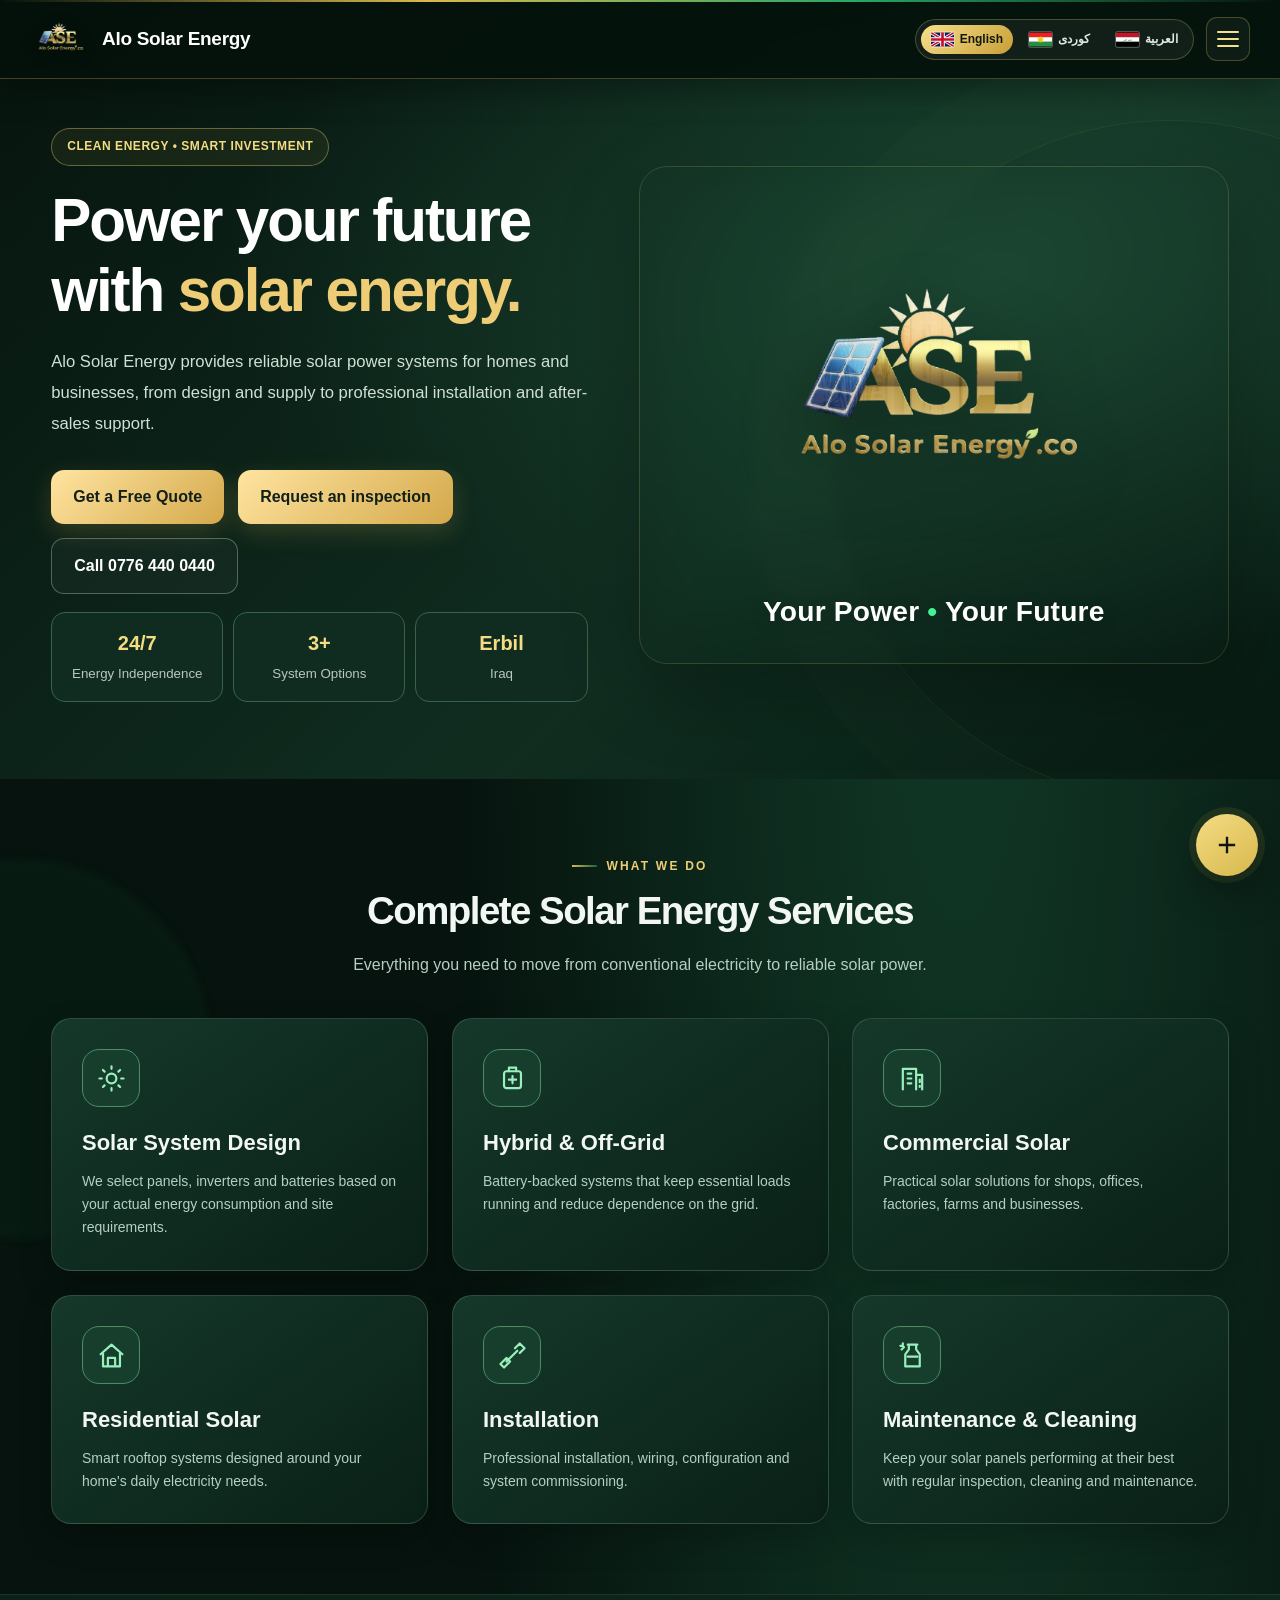
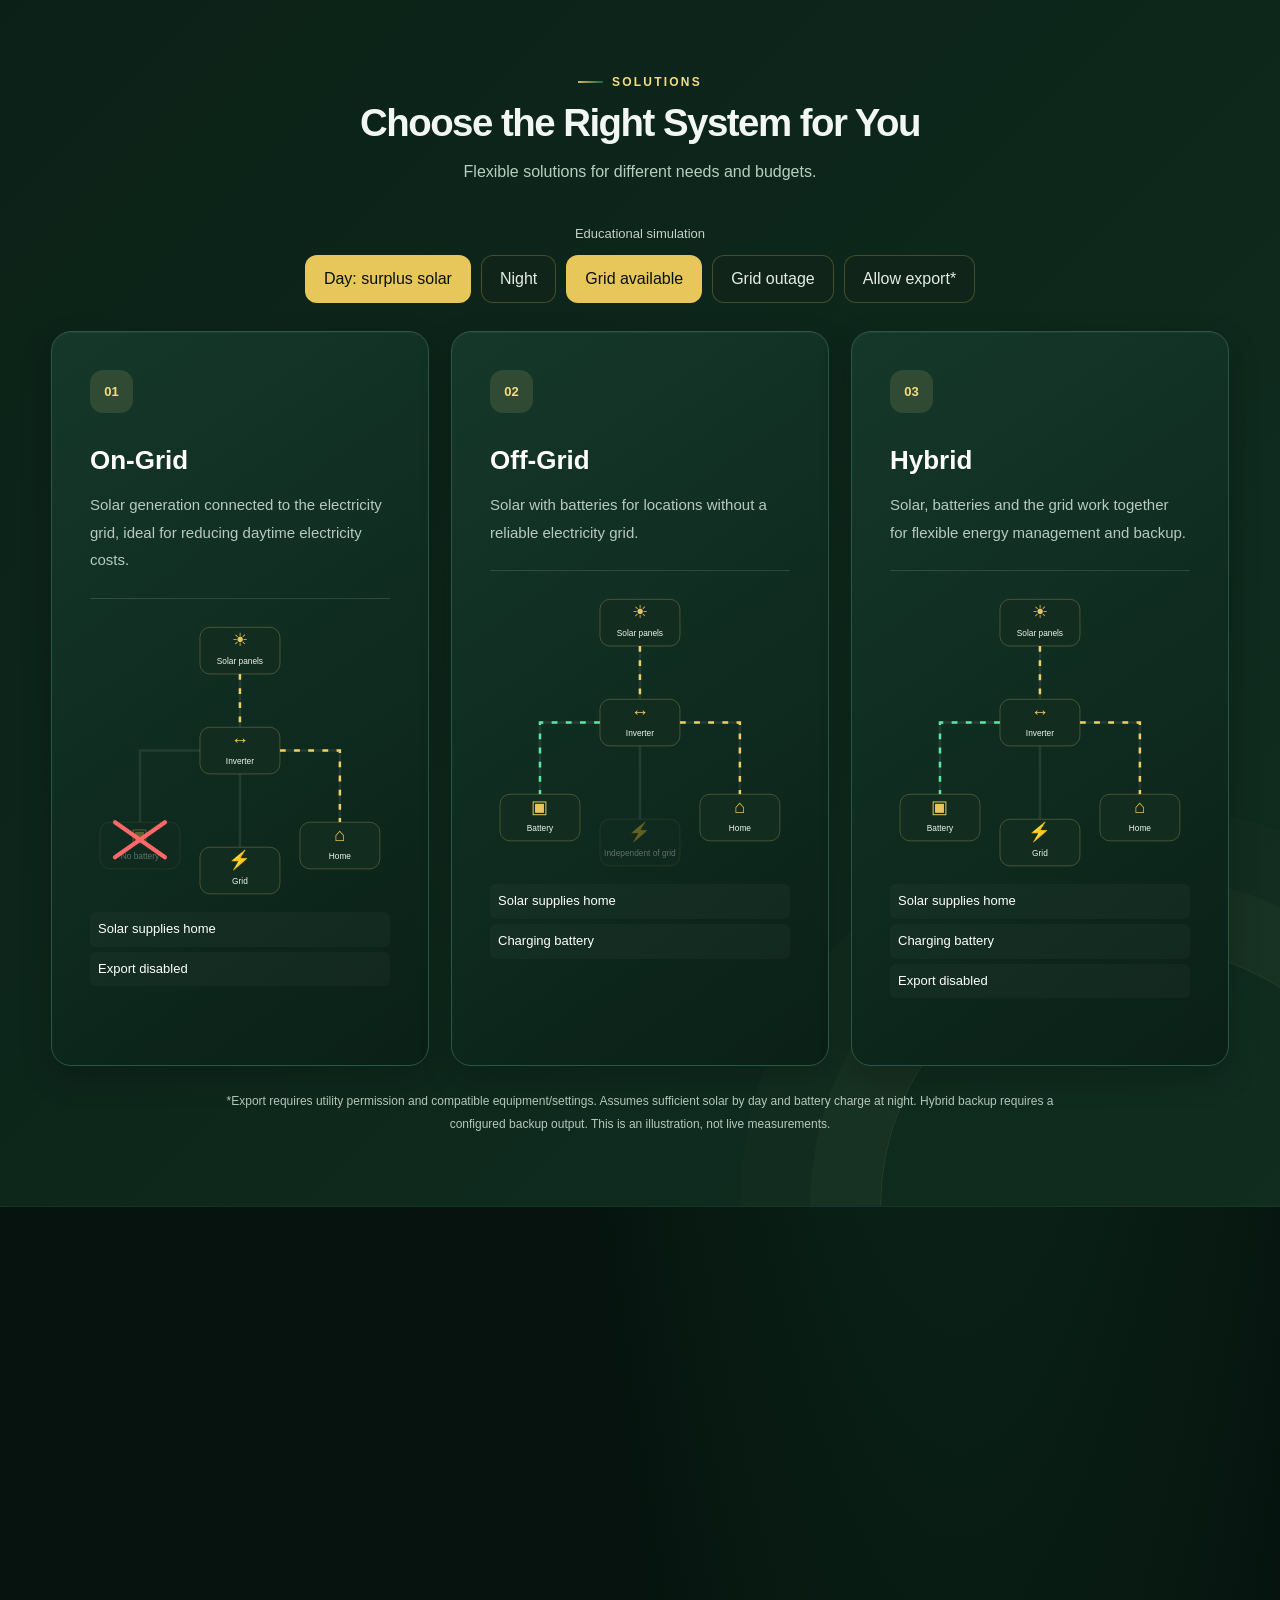
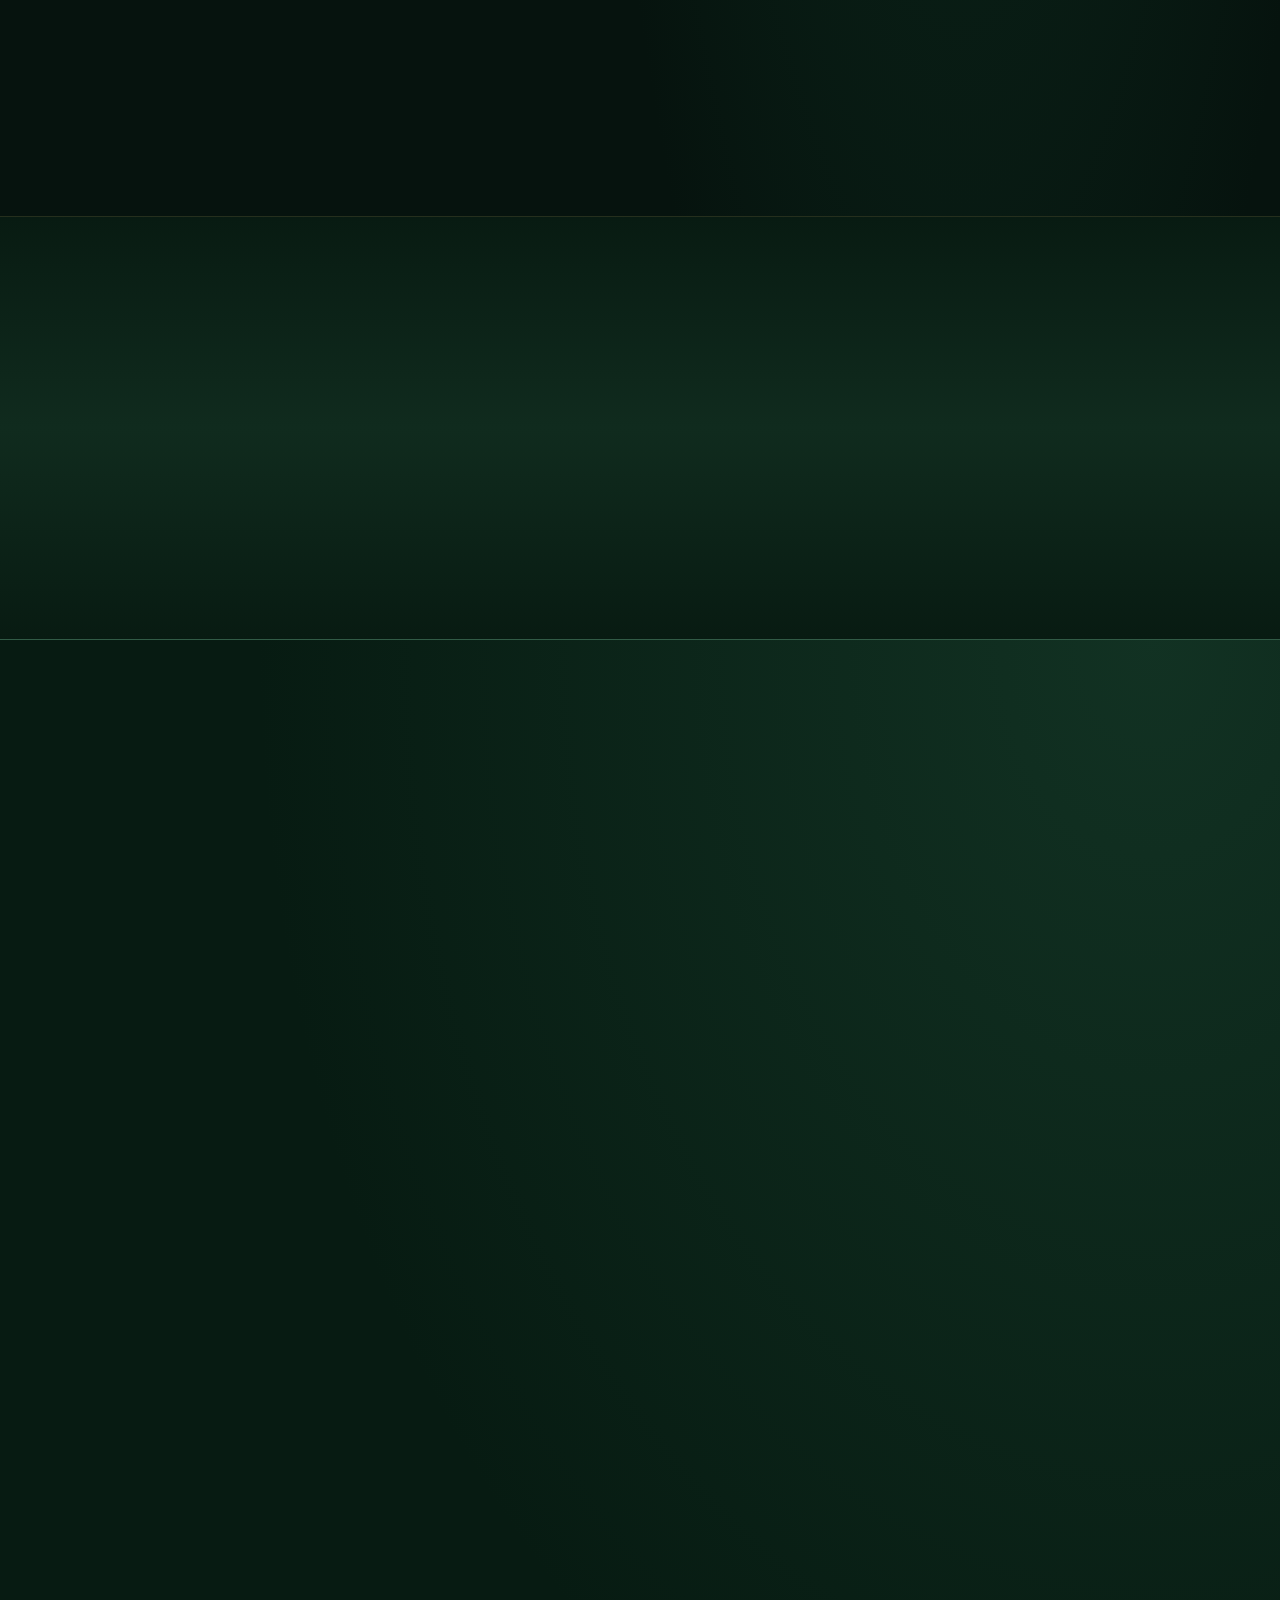
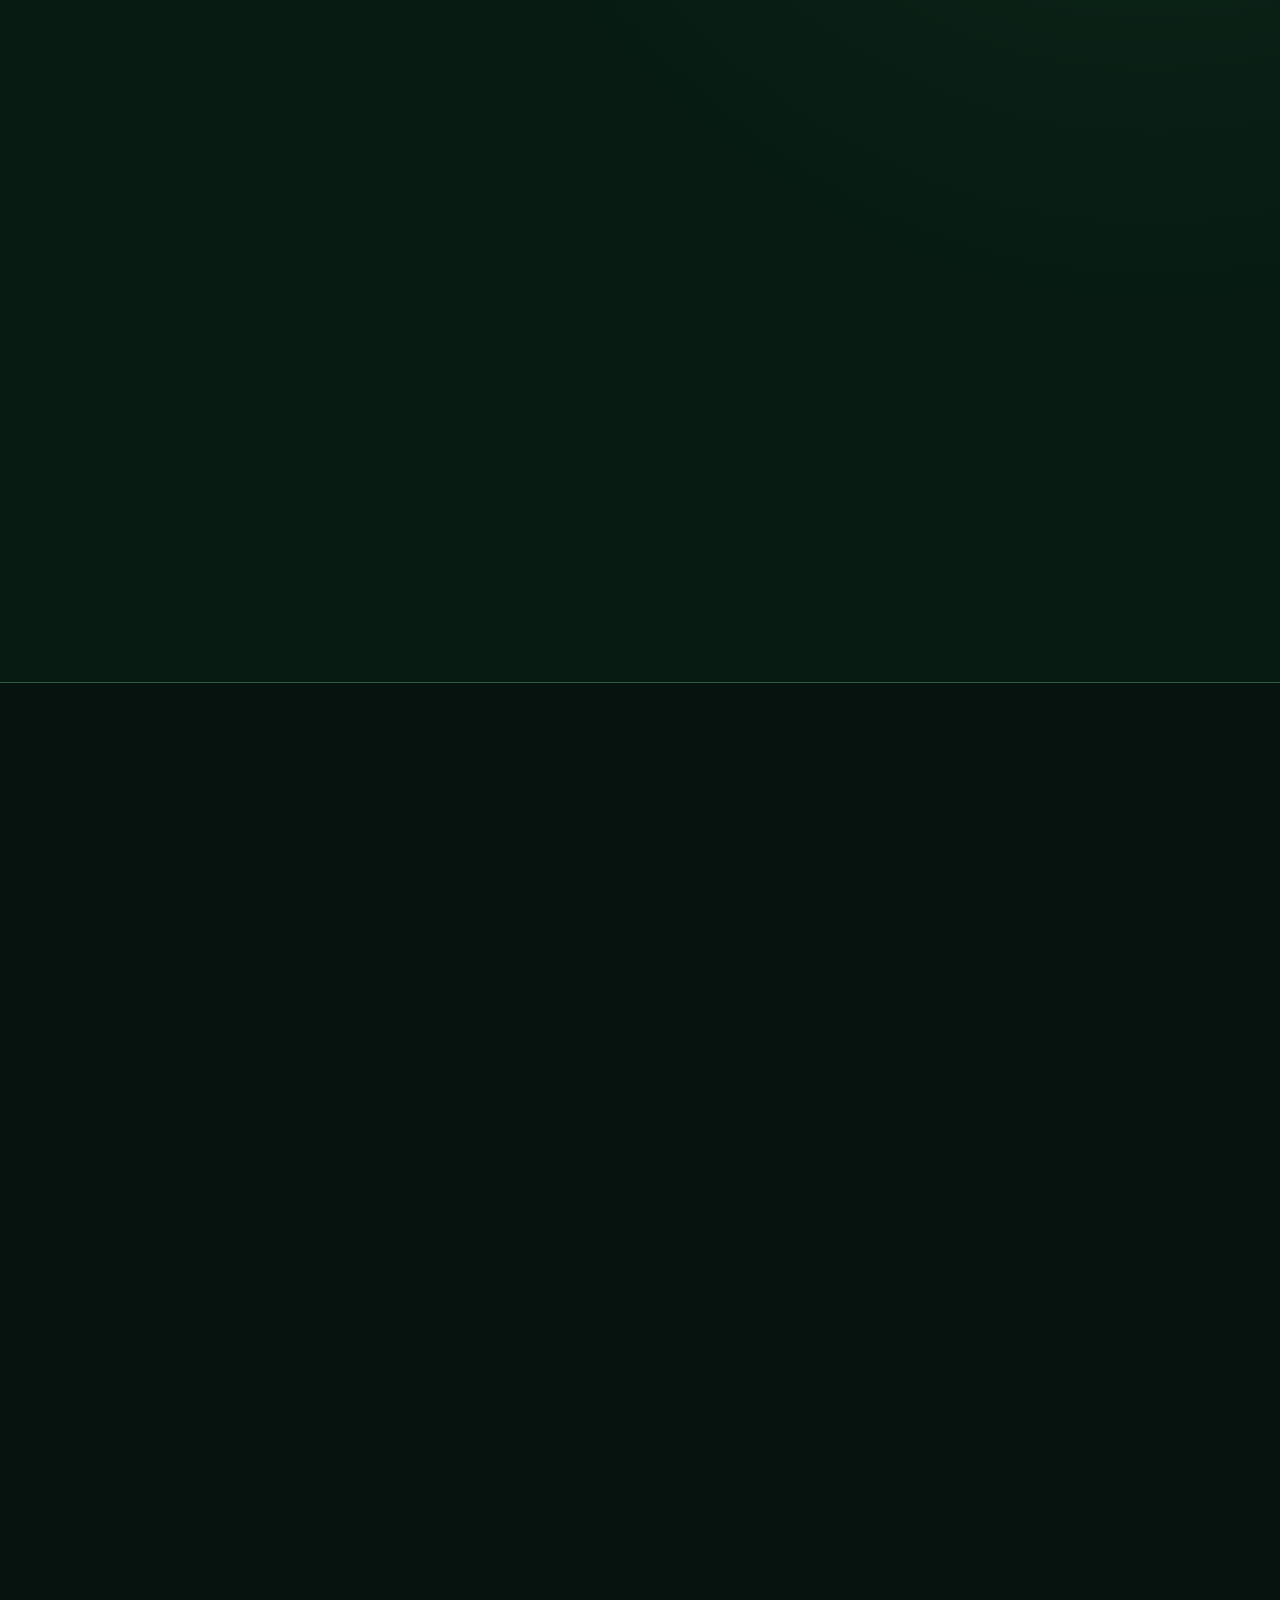
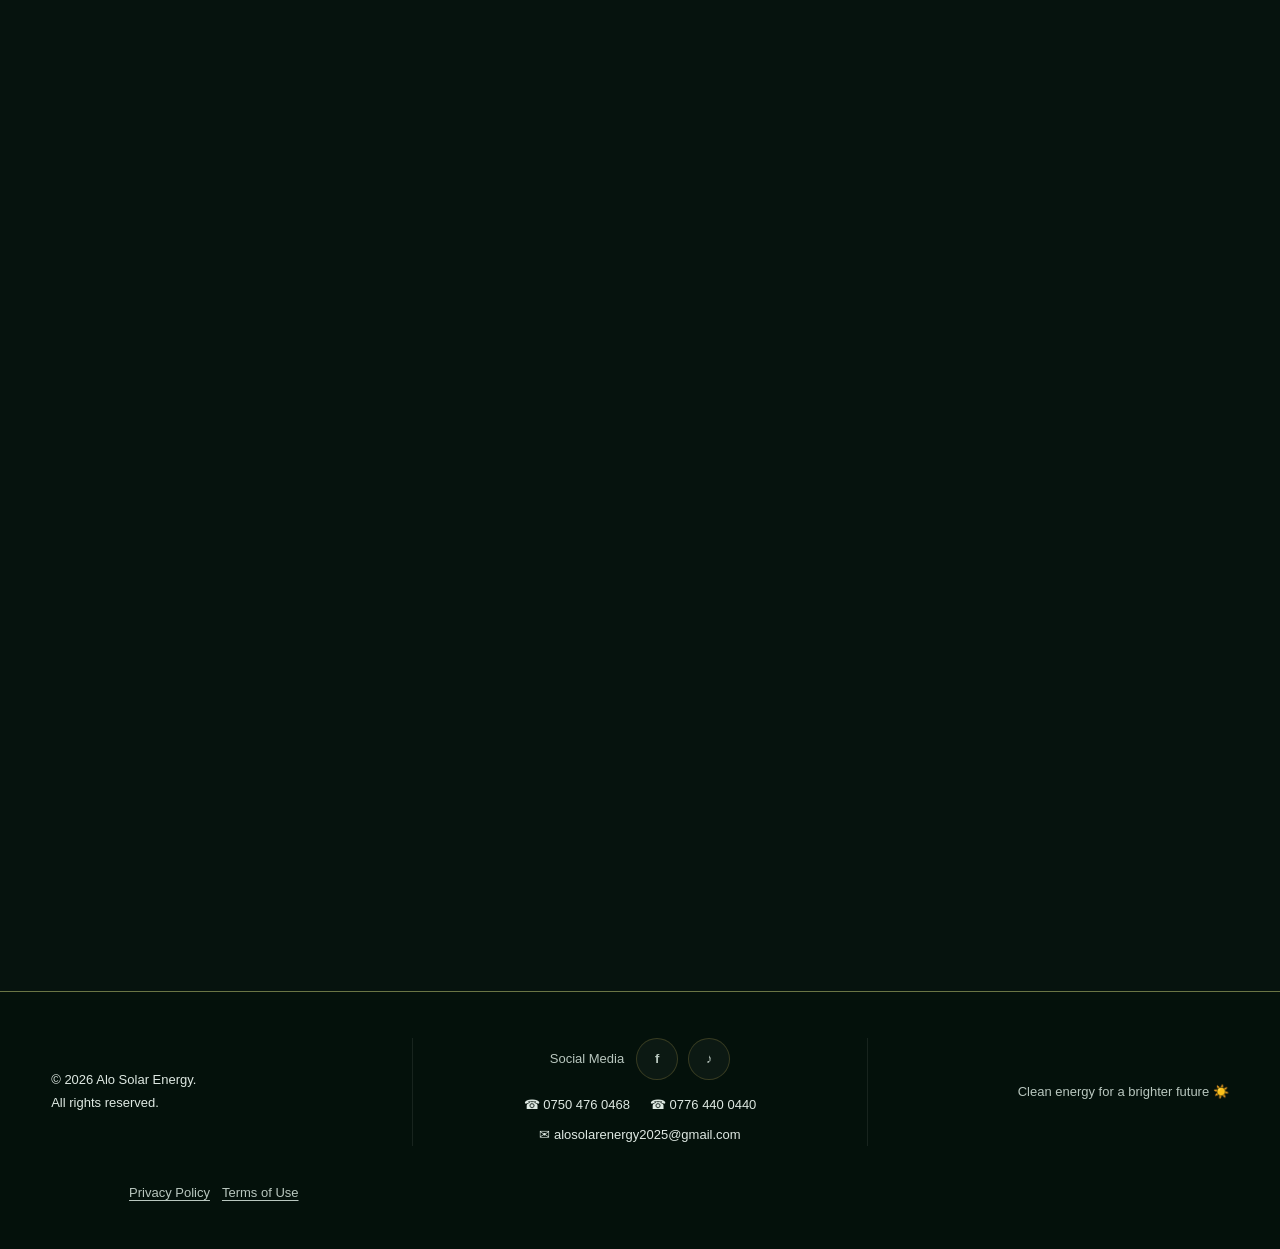
==== commit 9dcd4a91: "Bust homepage stylesheet cache after design refresh" ====
--- a/index.html
+++ b/index.html
@@ -516,7 +516,7 @@
    <div class="partner-brand"><div><svg viewBox="0 0 180 42" role="img" aria-label="Deye"><text class="wordmark" x="90" y="30" text-anchor="middle">DEYE</text></svg><small>Hybrid Inverter</small></div></div>
    <div class="partner-brand"><div><svg viewBox="0 0 180 42" role="img" aria-label="Pylontech"><text class="wordmark" x="90" y="29" text-anchor="middle" style="font-size:21px">PYLONTECH</text></svg><small>Energy Storage</small></div></div>
    <div class="partner-brand"><div><svg viewBox="0 0 180 42" role="img" aria-label="Power Solid"><text class="wordmark" x="90" y="28" text-anchor="middle" style="font-size:19px">POWER SOLID</text></svg><small>Solar Module</small></div></div>
-   <div class="partner-brand"><div><svg viewBox="0 0 180 42" role="img" aria-label="Hoymiles"><text class="wordmark" x="90" y="30" text-anchor="middle">Hoymiles</text></svg><small>Energy Solutions</small></div></div>
+   <div class="partner-brand"><div><svg viewBox="0 0 180 42" role="img" aria-label="VIVA"><text class="wordmark" x="90" y="30" text-anchor="middle">VIVA</text></svg><small>Energy Solutions</small></div></div>
   </div>
  </div>
 </section>
@@ -726,7 +726,7 @@
 <!-- Pricing is loaded once by prices.js. No duplicate forced refresh. -->
 
 
-<link rel="stylesheet" href="/premium-future.css?v=20261126-1">
+<link rel="stylesheet" href="/premium-future.css?v=20261126-2">
 <link rel="stylesheet" href="/smart-proposal.css?v=1">
 <script src="/runtime/alo-proposal-pdf.js?v=6" defer></script>
 <script src="/runtime/alo-smart-proposal.js?v=5" defer></script>
--- a/premium-future.css
+++ b/premium-future.css
@@ -39,3 +39,36 @@
 @media (max-width:850px){body[data-layout=home] .hero-grid{grid-template-columns:minmax(0,1fr);gap:26px}body[data-layout=home] .hero{padding-top:112px}body[data-layout=home] .hero-card{max-width:660px;margin-inline:auto}}
 @media (max-width:600px){body[data-layout=home] .hero h1{font-size:clamp(30px,8vw,42px)}body[data-layout=home] .hero{padding-top:102px}body[data-layout=home] .hero-card{padding:12px}body[data-layout=home] main>section:not(.hero){padding-block:40px}}
 @media(prefers-reduced-motion:no-preference){body[data-layout=home] :is(#services .card,#solutions .card,.partner-brand){transition:transform .22s,border-color .22s,box-shadow .22s}body[data-layout=home] :is(#services .card,#solutions .card,.partner-brand):hover{transform:translateY(-4px);border-color:#8fbd83;box-shadow:0 16px 40px #0004,0 0 20px #4edb7e12}}
+
+/* ALO homepage refinement — scoped visual rules, 2026-11-26 */
+body[data-layout=home] header{background:rgba(5,18,12,.96);border-bottom-color:#c9a75c55;box-shadow:0 10px 35px #0005}
+body[data-layout=home] header .brand img{filter:drop-shadow(0 3px 9px #0005)}
+body[data-layout=home] header nav>a,body[data-layout=home] header .products-main-link{position:relative;border-radius:9px;transition:color .2s,background .2s}
+body[data-layout=home] header nav>a:not(.cta):hover,body[data-layout=home] header .products-main-link:hover{color:#ffe4a0}
+body[data-layout=home] header a:focus-visible,body[data-layout=home] .hero a:focus-visible{outline:2px solid #f5d58a;outline-offset:4px}
+body[data-layout=home] .hero{background:radial-gradient(ellipse at 77% 35%,#28634677,transparent 55%),linear-gradient(135deg,#06140e 0%,#102d20 62%,#071a12 100%)}
+body[data-layout=home] .hero:after{pointer-events:none;opacity:.55}
+body[data-layout=home] .hero-grid> *{min-width:0}
+body[data-layout=home] .hero h1{font-weight:850;line-height:1.16;font-size:clamp(38px,4.7vw,72px);text-wrap:balance}
+html[dir=rtl] body[data-layout=home] .hero h1{line-height:1.42;letter-spacing:normal}
+body[data-layout=home] .hero p{color:#d0e0d6;line-height:1.85;font-size:clamp(15px,1.3vw,18px)}
+body[data-layout=home] .hero .badge{background:#d6b45712;border-color:#e6c67266;padding:8px 15px;letter-spacing:.045em}
+html[dir=rtl] body[data-layout=home] .hero .badge{letter-spacing:normal}
+body[data-layout=home] .hero .btn{border-radius:13px;min-height:48px;transition:box-shadow .2s,transform .2s}
+body[data-layout=home] .hero .btn-outline{background:#ffffff08;border-color:#a8c8b666}
+body[data-layout=home] .hero-card{border-radius:26px;background:linear-gradient(150deg,#214b36,#0a2117 80%);border-color:#c6a65c60;box-shadow:0 28px 75px #0006,inset 0 1px #ffffff20}
+body[data-layout=home] .hero-card .stat{border-radius:12px;background:#081e16aa;border-color:#b3c9b62e;min-width:0;padding:clamp(8px,1.2vw,14px)}
+body[data-layout=home] .hero-card .stat strong{font-variant-numeric:tabular-nums}
+body[data-layout=home] #brands{background:linear-gradient(180deg,#081b12,#102b1e,#081b12);border-block:1px solid #c5a45c26}
+body[data-layout=home] #brands .brand-grid{display:grid;grid-template-columns:repeat(5,minmax(0,1fr));gap:14px}
+body[data-layout=home] #brands .partner-brand{min-width:0;min-height:112px;padding:18px 10px;display:grid;place-items:center;text-align:center;border-radius:16px;background:linear-gradient(155deg,#193c2c,#0b2117);border:1px solid #b6cda336;box-shadow:0 10px 28px #0003}
+body[data-layout=home] #brands .partner-brand>div{width:100%;min-width:0;text-align:center}
+body[data-layout=home] #brands .partner-brand svg{width:100%;max-width:160px;height:auto;display:block;margin-inline:auto}
+body[data-layout=home] #brands .partner-brand small{display:block;text-align:center;color:#c8d9cf;font-size:12px;margin-top:5px}
+body[data-layout=home] :is(#services,#about,#brands) .section-head h2{line-height:1.3;text-wrap:balance}
+body[data-layout=home] :is(#services,#about,#brands) .section-head p{line-height:1.85}
+body[data-layout=home] #services .card{border-radius:20px;border-color:#b5d3bf30;box-shadow:0 14px 34px #0003}
+@media(max-width:850px){body[data-layout=home] #brands .brand-grid{grid-template-columns:repeat(3,minmax(0,1fr))}}
+@media(max-width:600px){body[data-layout=home] .hero h1{font-size:clamp(30px,8vw,42px)}body[data-layout=home] .hero-card{border-radius:19px}body[data-layout=home] #brands .brand-grid{grid-template-columns:repeat(2,minmax(0,1fr));gap:10px}body[data-layout=home] #brands .partner-brand{min-height:92px;padding:12px 8px}body[data-layout=home] .hero .actions{gap:10px}body[data-layout=home] .hero .btn{padding:12px 15px}}
+@media(prefers-reduced-motion:no-preference) and (hover:hover){body[data-layout=home] .hero .btn:hover{transform:translateY(-2px);box-shadow:0 10px 26px #0005}body[data-layout=home] #brands .partner-brand:hover{transform:translateY(-4px);border-color:#efcd7688}}
+@media(prefers-reduced-motion:reduce){body[data-layout=home] .hero .btn,body[data-layout=home] #brands .partner-brand{transition:none}}
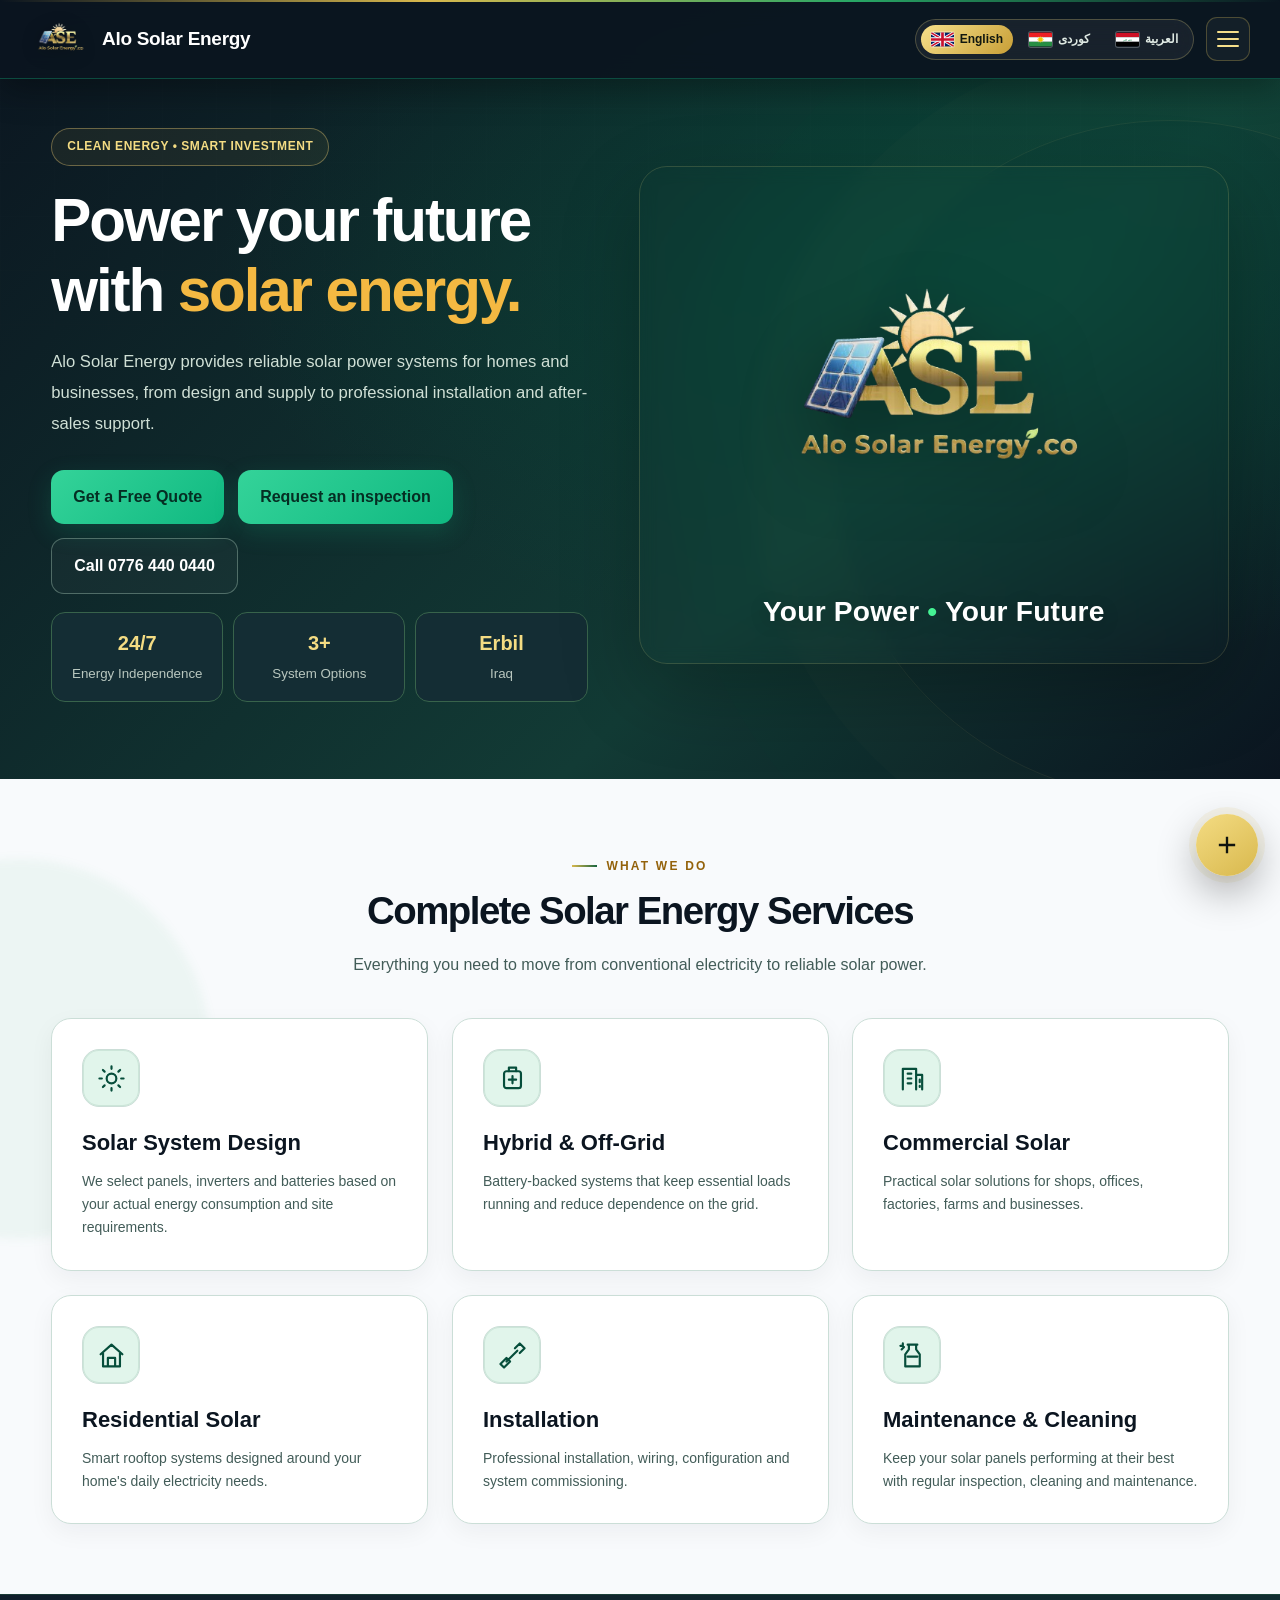
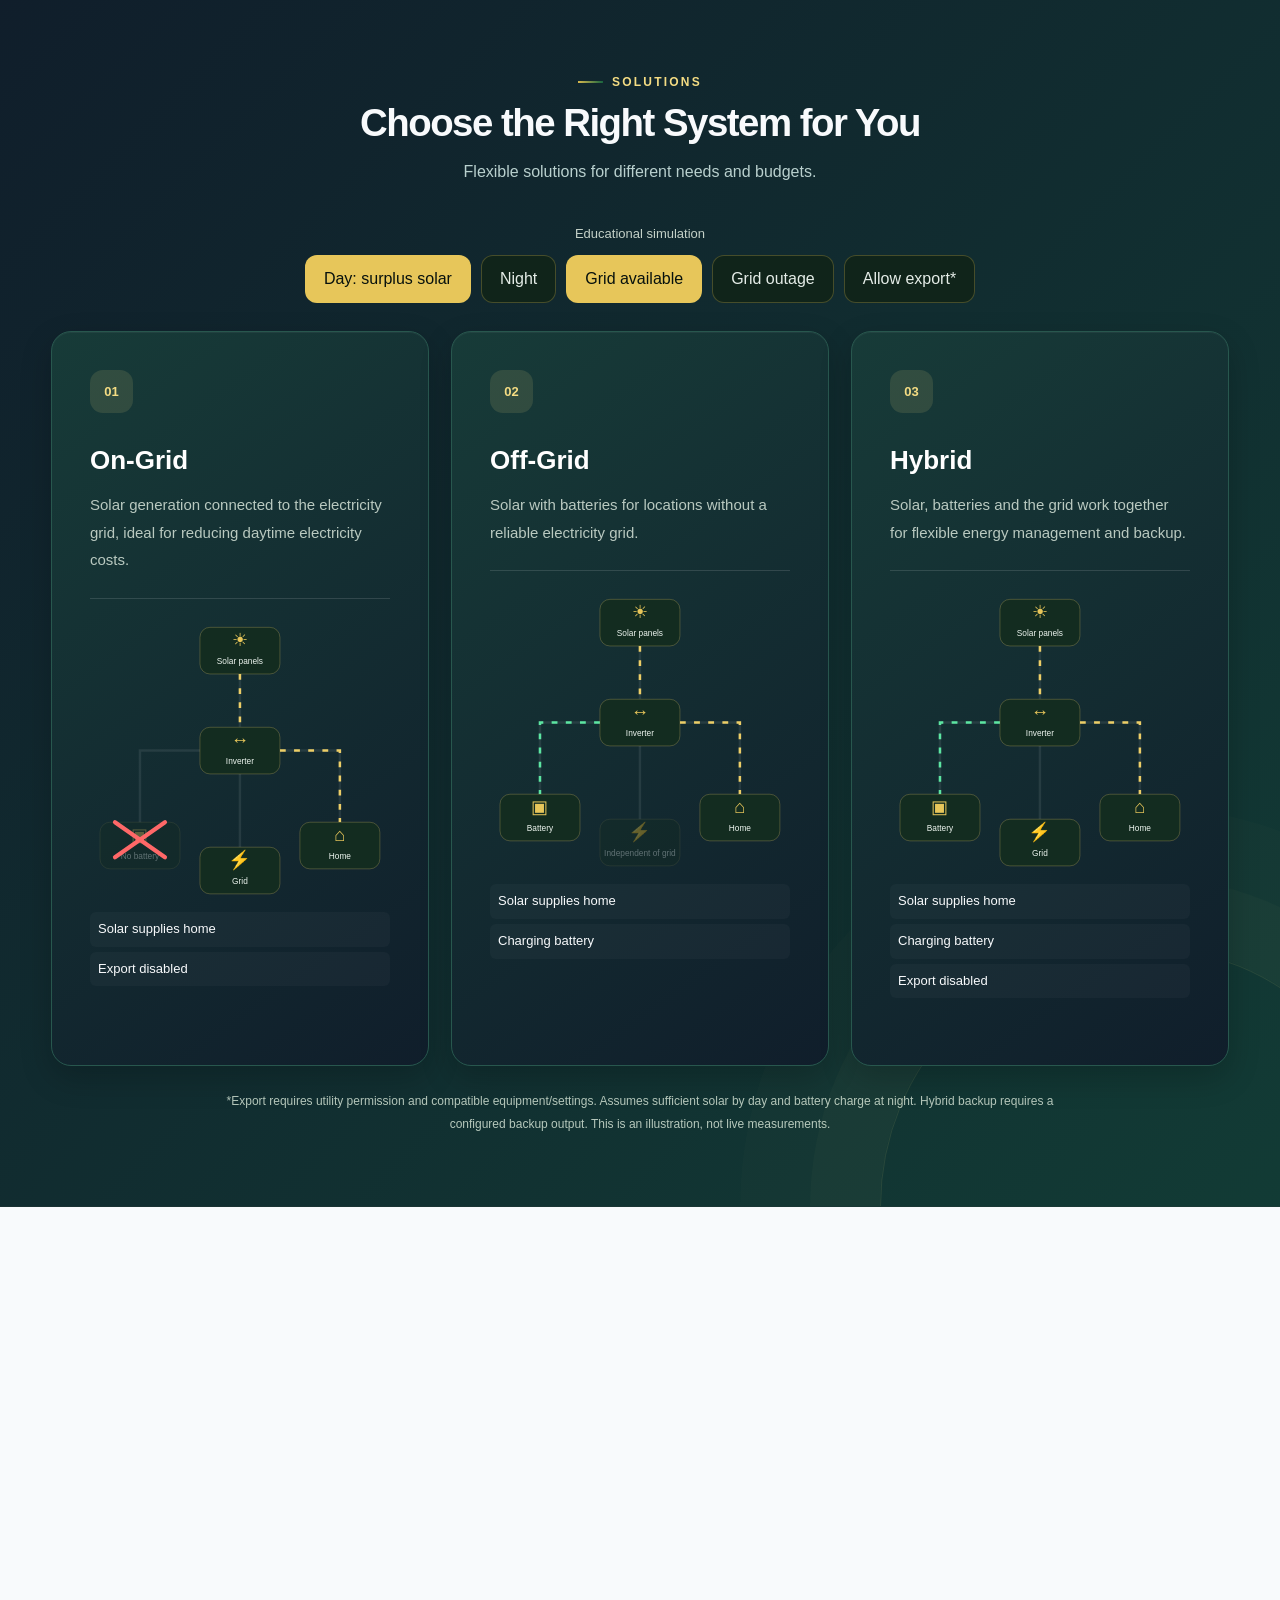
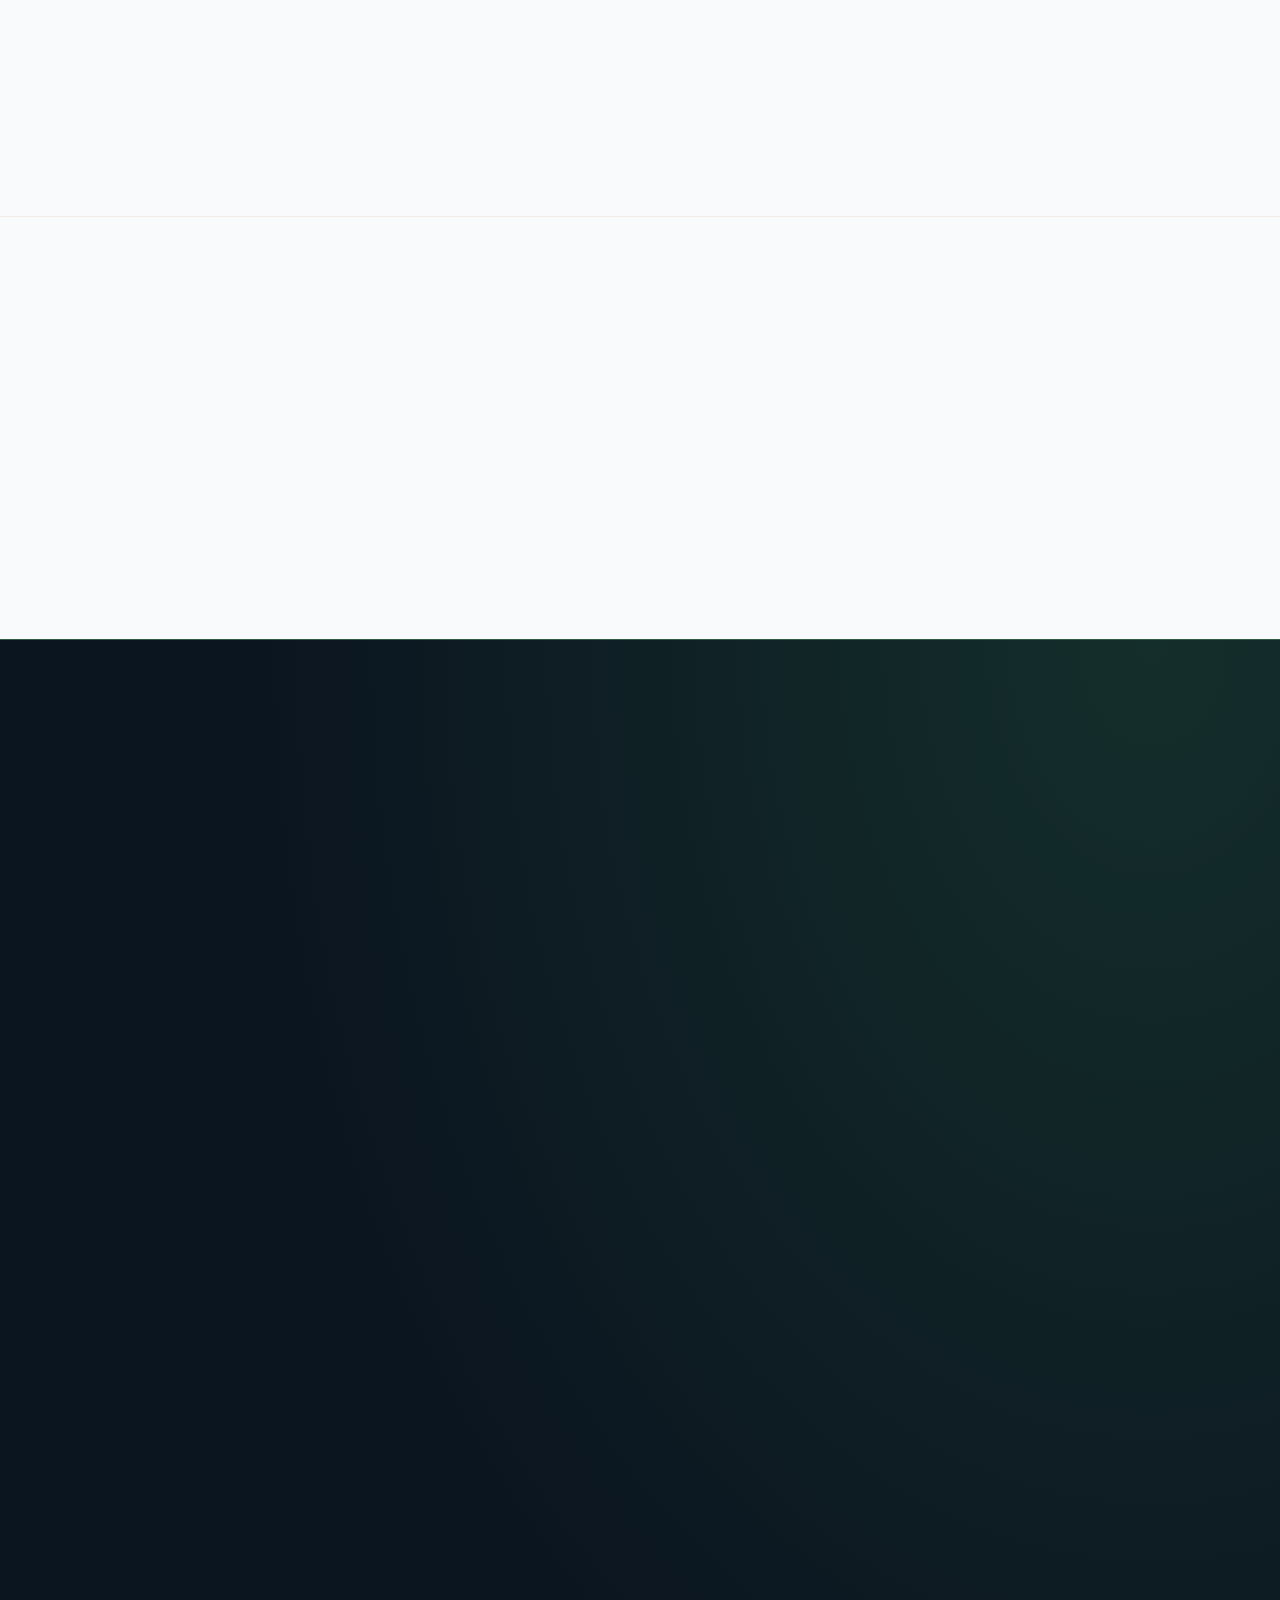
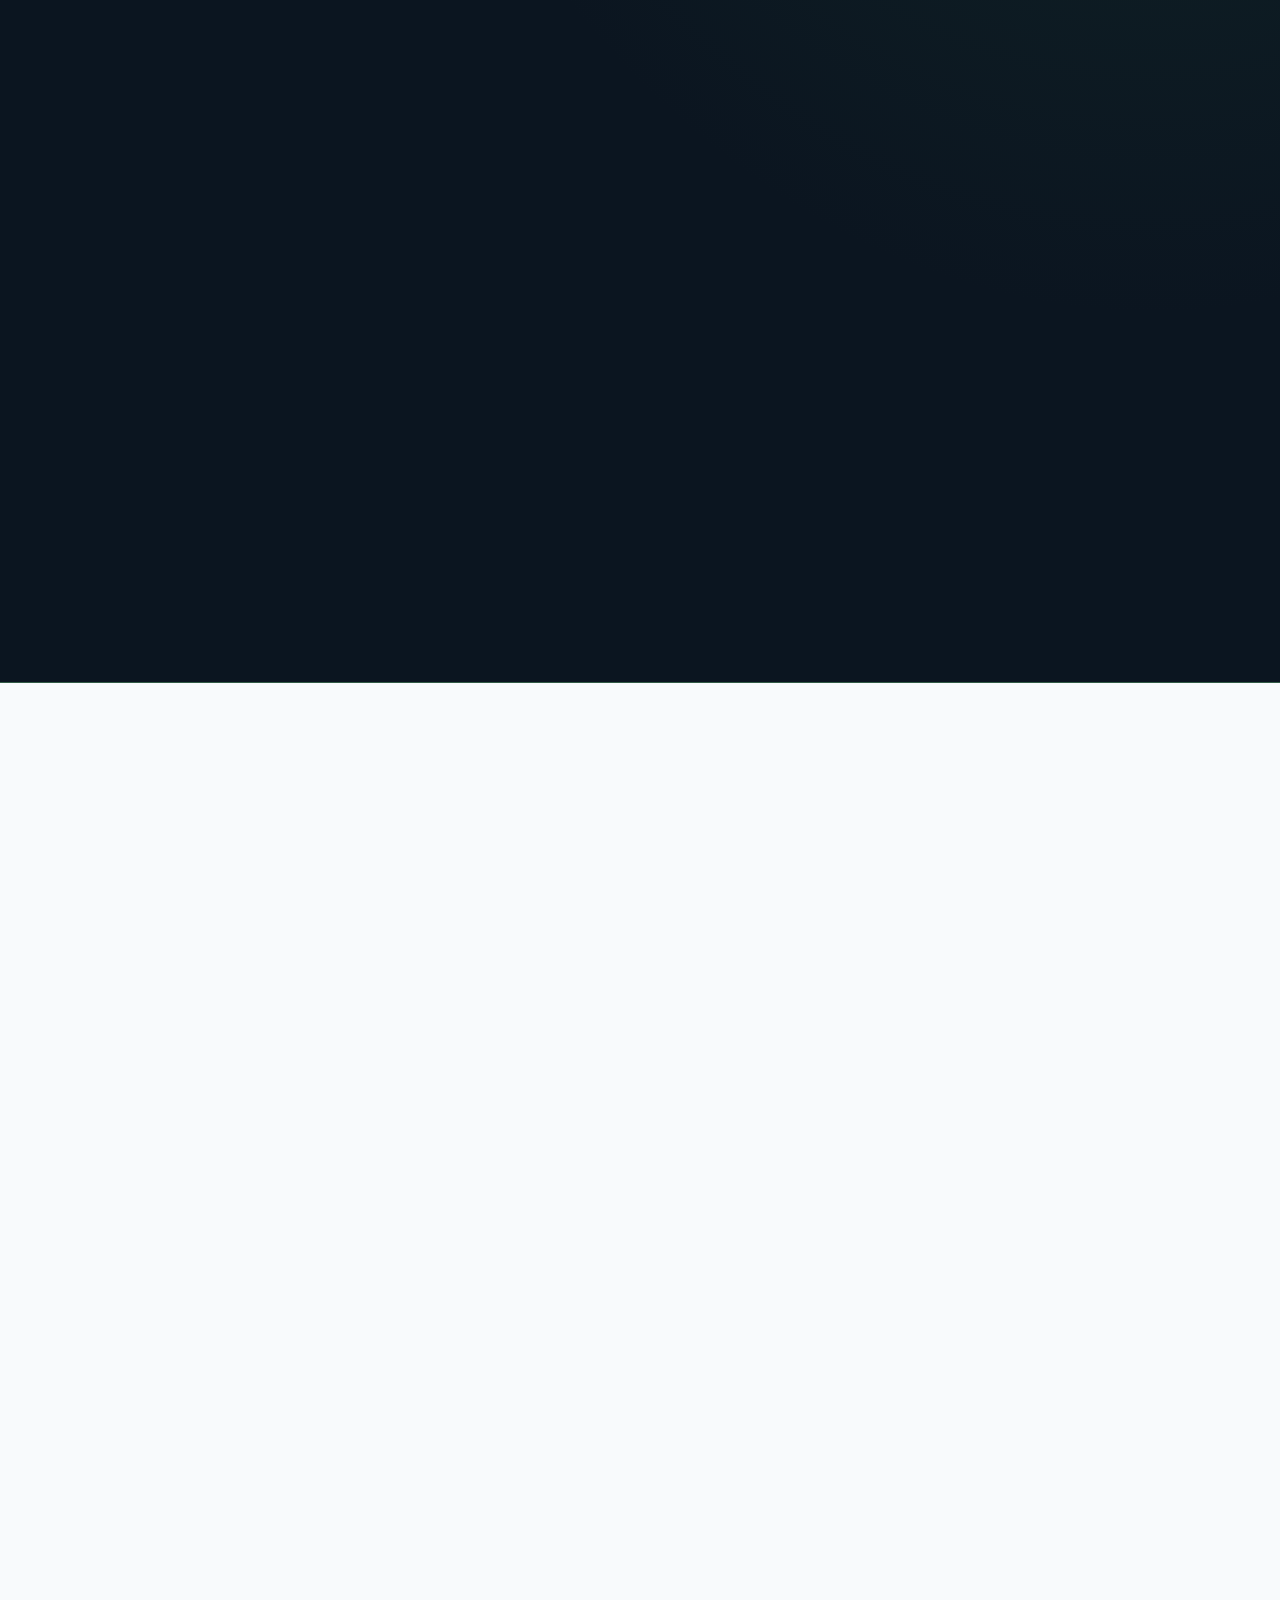
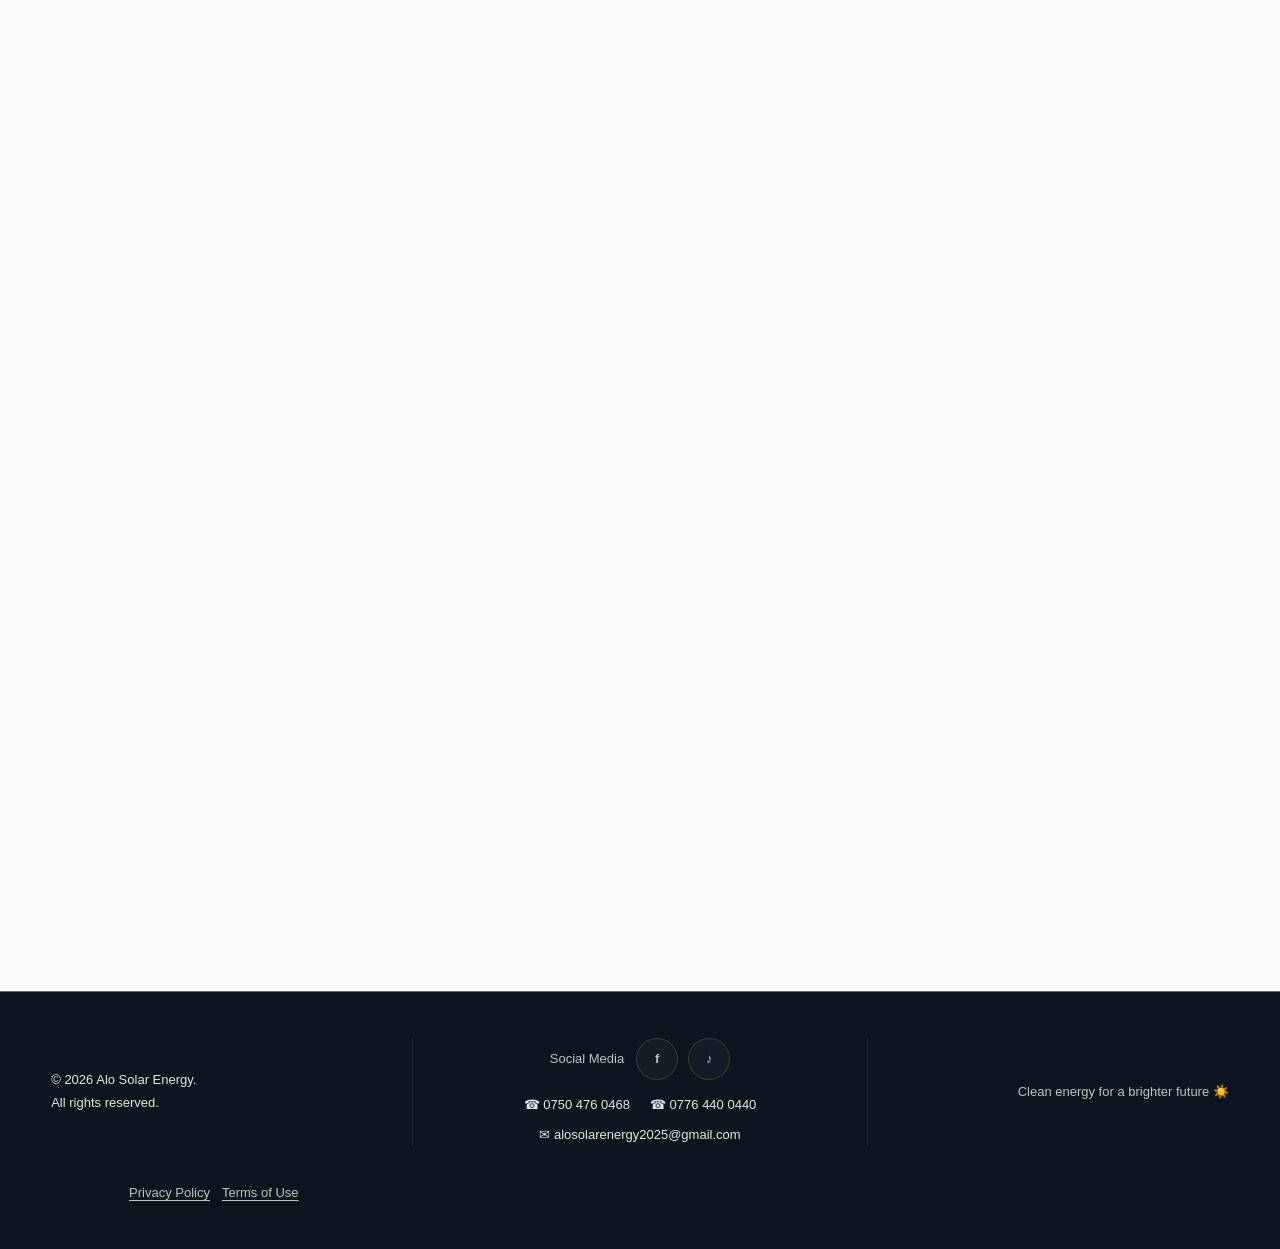
==== commit 21446348: "Refresh theme cache version for index.html" ====
--- a/index.html
+++ b/index.html
@@ -706,8 +706,8 @@
 </footer>
 
 <script src="/runtime/alo-home-runtime.js?v=20261010-cspfix"></script>
-<script src="prices.js?v=20261126-admin-sync"></script>
-<script src="/runtime/alo-calculator-runtime.js?v=20261126-admin-sync"></script>
+<script src="prices.js?v=20261128-great-energy-v2"></script>
+<script src="/runtime/alo-calculator-runtime.js?v=20261128-great-energy-v2"></script>
 
 <script src="/runtime/alo-calculator-events.js?v=20261010-cspfix"></script>
 
@@ -726,7 +726,7 @@
 <!-- Pricing is loaded once by prices.js. No duplicate forced refresh. -->
 
 
-<link rel="stylesheet" href="/premium-future.css?v=20261126-2">
+<link rel="stylesheet" href="/premium-future.css?v=20261128-4">
 <link rel="stylesheet" href="/smart-proposal.css?v=1">
 <script src="/runtime/alo-proposal-pdf.js?v=6" defer></script>
 <script src="/runtime/alo-smart-proposal.js?v=5" defer></script>
--- a/premium-future.css
+++ b/premium-future.css
@@ -1,23 +1,23 @@
 /* Premium Future UI — presentation only; no business logic or logo changes. */
-body[data-layout]{--future-bg:#06130e;--future-panel:#102b20;--future-line:#295746;--future-text:#f2f7f3;--future-muted:#b6cfc2;--future-gold:#efcd76;background:radial-gradient(ellipse at 75% 0,#123c29 0,transparent 38%),#06130e;color:var(--future-text)}
-body[data-layout] header{background:#06150ff5;border-bottom:1px solid #38604a;box-shadow:0 8px 28px #0004}
-body[data-layout=home] .hero{min-height:0;padding:clamp(112px,10vw,154px) 0 clamp(48px,6vw,84px);background:radial-gradient(ellipse at 77% 38%,#20583b88,transparent 53%),linear-gradient(135deg,#05110c,#102e20 68%,#0a1c14)}
+body[data-layout]{--future-bg:#0b1520;--future-panel:#132b32;--future-line:#28574e;--future-text:#f8fafc;--future-muted:#b9d0ce;--future-gold:#f4b942;background:radial-gradient(ellipse at 75% 0,#064e3b 0,transparent 38%),#0b1520;color:var(--future-text)}
+body[data-layout] header{background:#0b1520f5;border-bottom:1px solid #38604a;box-shadow:0 8px 28px #0004}
+body[data-layout=home] .hero{min-height:0;padding:clamp(112px,10vw,154px) 0 clamp(48px,6vw,84px);background:radial-gradient(ellipse at 77% 38%,#20583b88,transparent 53%),linear-gradient(135deg,#0b1520,#123b35 68%,#101e2b)}
 body[data-layout=home] .hero-grid{grid-template-columns:minmax(0,1fr) minmax(0,1.1fr);gap:clamp(26px,4vw,64px)}
 body[data-layout=home] .hero h1{font-size:clamp(36px,4.4vw,68px);line-height:1.25;letter-spacing:-.035em;color:#fff}
 html[dir=rtl] body[data-layout=home] .hero h1{letter-spacing:normal}
 body[data-layout=home] .hero h1 em{color:var(--future-gold)}
 body[data-layout=home] .hero-card{padding:clamp(14px,2vw,26px);background:linear-gradient(145deg,#184631b3,#081c13);border:1px solid #64956b80;box-shadow:0 24px 70px #0005,0 0 36px #4edb7e18,inset 0 1px #ffffff18}
 body[data-layout=home] .hero-card img{max-width:100%;border-radius:16px}
-body[data-layout=home] .stat{background:#102c20;border:1px solid #38634b}
+body[data-layout=home] .stat{background:#142d34;border:1px solid #38634b}
 body[data-layout=home] main>section:not(.hero){padding-block:clamp(42px,5.5vw,82px)}
 body[data-layout=home] :is(#services,#about,#brands,#faq,.map-section){background:transparent;color:var(--future-text)}
-body[data-layout=home] #solutions{background:linear-gradient(135deg,#0b2117,#102d20);border-block:1px solid #2d594355}
+body[data-layout=home] #solutions{background:linear-gradient(135deg,#101e2b,#123b35);border-block:1px solid #2d594355}
 body[data-layout=home] :is(.section-head h2,#about h2,.map-heading h2){color:var(--future-text);font-size:clamp(28px,3vw,44px)}
 body[data-layout=home] :is(.section-head p,#services .card p,#about .feature span,.map-heading p,.faq-answer){color:var(--future-muted)}
 body[data-layout=home] #about [data-i18n="whyText"]{color:var(--future-muted)!important}
 body[data-layout=home] .section-head{margin-bottom:clamp(22px,3vw,40px)}
 body[data-layout=home] .kicker{color:var(--future-gold)}
-body[data-layout=home] :is(#services .card,#solutions .card,#about .feature,.partner-brand,.faq-item,.map-card,.calc-card,.calc-result){background:linear-gradient(145deg,#15382a,#0a2017);border:1px solid var(--future-line);box-shadow:0 12px 32px #0003,inset 0 1px #ffffff0c;border-radius:20px}
+body[data-layout=home] :is(#services .card,#solutions .card,#about .feature,.partner-brand,.faq-item,.map-card,.calc-card,.calc-result){background:linear-gradient(145deg,#173b38,#101e2b);border:1px solid var(--future-line);box-shadow:0 12px 32px #0003,inset 0 1px #ffffff0c;border-radius:20px}
 body[data-layout=home] :is(#services .card h3,#about .feature b,.faq-item summary){color:var(--future-text)}
 body[data-layout=home] #services .card{min-height:0;padding:clamp(20px,2.5vw,30px)}
 body[data-layout=home] #services .icon{background:#173e2d;color:#9af0bd;border:1px solid #4c8964}
@@ -26,16 +26,16 @@
 body[data-layout=home] :is(.partner-brand small,.faq-answer){color:var(--future-muted)}
 body[data-layout=home] :is(.faq-number,.faq-plus){background:#214c36;color:#f0d78d}
 body[data-layout=home] .faq-plus:before,body[data-layout=home] .faq-plus:after{background:#f0d78d}
-body[data-layout=home] .calculator-section{background:radial-gradient(ellipse at 90% 0,#22543c66,transparent 55%),#071b12;border-block:1px solid #315b46}
-body[data-layout=home] :is(.calc-field input,.calc-field select,.easy-quality-box){background:#081d14;border-color:#426b55;color:#f4f8f5}
+body[data-layout=home] .calculator-section{background:radial-gradient(ellipse at 90% 0,#22543c66,transparent 55%),#0b1520;border-block:1px solid #315b46}
+body[data-layout=home] :is(.calc-field input,.calc-field select,.easy-quality-box){background:#101e2b;border-color:#426b55;color:#f4f8f5}
 body[data-layout=home] .calc-total{color:#f5d57f}
 body[data-layout=home] .map-card{overflow:hidden}
-body[data-layout=home] footer{background:#04110b;border-top:1px solid #6a7545}
+body[data-layout=home] footer{background:#0b1520;border-top:1px solid #6a7545}
 body[data-layout=home] :is(.btn-primary,.cta){background:linear-gradient(135deg,#ffe4a0,#d4a94b);color:#122018;box-shadow:0 8px 24px #e8bf5430}
-body[data-layout=products] :is(.hero,.notice,#productGrid>article),body[data-layout=installers] :is(.login-card,.product,.stats article),body[data-layout=admin] :is(.box,.login,.app-card,.application-search),body[data-layout=ev] :is(.brand-card,.eve-panel,.ev-quick-nav,.solar){background:linear-gradient(145deg,#143529,#0a2017);border-color:#315e48;box-shadow:0 12px 32px #0003}
-body[data-layout=products] :is(h1,h2,h3),body[data-layout=installers] :is(h1,h2,h3),body[data-layout=admin] :is(h1,h2,h3){color:#f2f7f3}
-body[data-layout=products] :is(.eyebrow,.count),body[data-layout=installers] .eyebrow{color:#efcd76}
-body[data-layout=ev] .hero{background:radial-gradient(ellipse at 70% 35%,#1d5135,transparent 60%),#081b12}
+body[data-layout=products] :is(.hero,.notice,#productGrid>article),body[data-layout=installers] :is(.login-card,.product,.stats article),body[data-layout=admin] :is(.box,.login,.app-card,.application-search),body[data-layout=ev] :is(.brand-card,.eve-panel,.ev-quick-nav,.solar){background:linear-gradient(145deg,#173b38,#101e2b);border-color:#315e48;box-shadow:0 12px 32px #0003}
+body[data-layout=products] :is(h1,h2,h3),body[data-layout=installers] :is(h1,h2,h3),body[data-layout=admin] :is(h1,h2,h3){color:#f8fafc}
+body[data-layout=products] :is(.eyebrow,.count),body[data-layout=installers] .eyebrow{color:#f4b942}
+body[data-layout=ev] .hero{background:radial-gradient(ellipse at 70% 35%,#1d5135,transparent 60%),#0b1520}
 @media (max-width:850px){body[data-layout=home] .hero-grid{grid-template-columns:minmax(0,1fr);gap:26px}body[data-layout=home] .hero{padding-top:112px}body[data-layout=home] .hero-card{max-width:660px;margin-inline:auto}}
 @media (max-width:600px){body[data-layout=home] .hero h1{font-size:clamp(30px,8vw,42px)}body[data-layout=home] .hero{padding-top:102px}body[data-layout=home] .hero-card{padding:12px}body[data-layout=home] main>section:not(.hero){padding-block:40px}}
 @media(prefers-reduced-motion:no-preference){body[data-layout=home] :is(#services .card,#solutions .card,.partner-brand){transition:transform .22s,border-color .22s,box-shadow .22s}body[data-layout=home] :is(#services .card,#solutions .card,.partner-brand):hover{transform:translateY(-4px);border-color:#8fbd83;box-shadow:0 16px 40px #0004,0 0 20px #4edb7e12}}
@@ -46,7 +46,7 @@
 body[data-layout=home] header nav>a,body[data-layout=home] header .products-main-link{position:relative;border-radius:9px;transition:color .2s,background .2s}
 body[data-layout=home] header nav>a:not(.cta):hover,body[data-layout=home] header .products-main-link:hover{color:#ffe4a0}
 body[data-layout=home] header a:focus-visible,body[data-layout=home] .hero a:focus-visible{outline:2px solid #f5d58a;outline-offset:4px}
-body[data-layout=home] .hero{background:radial-gradient(ellipse at 77% 35%,#28634677,transparent 55%),linear-gradient(135deg,#06140e 0%,#102d20 62%,#071a12 100%)}
+body[data-layout=home] .hero{background:radial-gradient(ellipse at 77% 35%,#28634677,transparent 55%),linear-gradient(135deg,#0b1520 0%,#123b35 62%,#101e2b 100%)}
 body[data-layout=home] .hero:after{pointer-events:none;opacity:.55}
 body[data-layout=home] .hero-grid> *{min-width:0}
 body[data-layout=home] .hero h1{font-weight:850;line-height:1.16;font-size:clamp(38px,4.7vw,72px);text-wrap:balance}
@@ -56,12 +56,12 @@
 html[dir=rtl] body[data-layout=home] .hero .badge{letter-spacing:normal}
 body[data-layout=home] .hero .btn{border-radius:13px;min-height:48px;transition:box-shadow .2s,transform .2s}
 body[data-layout=home] .hero .btn-outline{background:#ffffff08;border-color:#a8c8b666}
-body[data-layout=home] .hero-card{border-radius:26px;background:linear-gradient(150deg,#214b36,#0a2117 80%);border-color:#c6a65c60;box-shadow:0 28px 75px #0006,inset 0 1px #ffffff20}
+body[data-layout=home] .hero-card{border-radius:26px;background:linear-gradient(150deg,#174c40,#101e2b 80%);border-color:#c6a65c60;box-shadow:0 28px 75px #0006,inset 0 1px #ffffff20}
 body[data-layout=home] .hero-card .stat{border-radius:12px;background:#081e16aa;border-color:#b3c9b62e;min-width:0;padding:clamp(8px,1.2vw,14px)}
 body[data-layout=home] .hero-card .stat strong{font-variant-numeric:tabular-nums}
-body[data-layout=home] #brands{background:linear-gradient(180deg,#081b12,#102b1e,#081b12);border-block:1px solid #c5a45c26}
+body[data-layout=home] #brands{background:linear-gradient(180deg,#0b1520,#102b1e,#0b1520);border-block:1px solid #c5a45c26}
 body[data-layout=home] #brands .brand-grid{display:grid;grid-template-columns:repeat(5,minmax(0,1fr));gap:14px}
-body[data-layout=home] #brands .partner-brand{min-width:0;min-height:112px;padding:18px 10px;display:grid;place-items:center;text-align:center;border-radius:16px;background:linear-gradient(155deg,#193c2c,#0b2117);border:1px solid #b6cda336;box-shadow:0 10px 28px #0003}
+body[data-layout=home] #brands .partner-brand{min-width:0;min-height:112px;padding:18px 10px;display:grid;place-items:center;text-align:center;border-radius:16px;background:linear-gradient(155deg,#173b38,#101e2b);border:1px solid #b6cda336;box-shadow:0 10px 28px #0003}
 body[data-layout=home] #brands .partner-brand>div{width:100%;min-width:0;text-align:center}
 body[data-layout=home] #brands .partner-brand svg{width:100%;max-width:160px;height:auto;display:block;margin-inline:auto}
 body[data-layout=home] #brands .partner-brand small{display:block;text-align:center;color:#c8d9cf;font-size:12px;margin-top:5px}
@@ -70,5 +70,26 @@
 body[data-layout=home] #services .card{border-radius:20px;border-color:#b5d3bf30;box-shadow:0 14px 34px #0003}
 @media(max-width:850px){body[data-layout=home] #brands .brand-grid{grid-template-columns:repeat(3,minmax(0,1fr))}}
 @media(max-width:600px){body[data-layout=home] .hero h1{font-size:clamp(30px,8vw,42px)}body[data-layout=home] .hero-card{border-radius:19px}body[data-layout=home] #brands .brand-grid{grid-template-columns:repeat(2,minmax(0,1fr));gap:10px}body[data-layout=home] #brands .partner-brand{min-height:92px;padding:12px 8px}body[data-layout=home] .hero .actions{gap:10px}body[data-layout=home] .hero .btn{padding:12px 15px}}
-@media(prefers-reduced-motion:no-preference) and (hover:hover){body[data-layout=home] .hero .btn:hover{transform:translateY(-2px);box-shadow:0 10px 26px #0005}body[data-layout=home] #brands .partner-brand:hover{transform:translateY(-4px);border-color:#efcd7688}}
+@media(prefers-reduced-motion:no-preference) and (hover:hover){body[data-layout=home] .hero .btn:hover{transform:translateY(-2px);box-shadow:0 10px 26px #0005}body[data-layout=home] #brands .partner-brand:hover{transform:translateY(-4px);border-color:#f4b94288}}
 @media(prefers-reduced-motion:reduce){body[data-layout=home] .hero .btn,body[data-layout=home] #brands .partner-brand{transition:none}}
+
+/* ALO Emerald & Midnight — 2026-11-28 */
+body[data-layout]{--future-bg:#0b1520;--future-panel:#132b32;--future-line:#28574e;--future-gold:#f4b942;--future-text:#f8fafc;--future-muted:#b9d0ce;accent-color:#10b981}
+body[data-layout=home] :is(.btn-primary,.cta){background:linear-gradient(135deg,#34d399,#10b981);color:#052e23;box-shadow:0 8px 24px #10b98130}
+body[data-layout=home] .hero h1 em{color:#f4b942}
+body[data-layout=home] header{background:#0b1520f5;border-bottom-color:#10b98155}
+body[data-layout=home] .hero{background:radial-gradient(ellipse at 77% 35%,#064e3b99,transparent 55%),linear-gradient(135deg,#0b1520,#123b35 65%,#0b1520)}
+body[data-layout=home] :is(.btn-primary,.cta):focus-visible{outline:2px solid #f4b942;outline-offset:4px}
+@media(prefers-color-scheme:light){
+ body[data-layout=home]{--future-bg:#f8fafc;--future-text:#0b1520;--future-muted:#425c58;--future-line:#cbded7;--future-gold:#93620b;background:#f8fafc;color:#0b1520}
+ body[data-layout=home] :is(#services,#about,#brands,#faq,.map-section){background:#f8fafc;color:#0b1520}
+ body[data-layout=home] :is(#services .card,#about .feature,#brands .partner-brand,.faq-item,.map-card){background:#fff;border-color:#cbded7;box-shadow:0 8px 24px #0b15200d}
+ body[data-layout=home] :is(#services .card h3,#about .feature b,.faq-item summary,#brands .section-head h2){color:#0b1520}
+ body[data-layout=home] #brands .partner-brand small{color:#425c58}
+ body[data-layout=home] #brands .partner-brand .wordmark{fill:#064e3b}
+ body[data-layout=home] #brands .partner-brand{color:#064e3b}
+ body[data-layout=home] :is(#solutions,.calculator-section){--future-text:#f8fafc;--future-muted:#b9d0ce;--future-gold:#f4b942;--future-line:#28574e;color:#f8fafc}
+ body[data-layout=home] .hero{--future-gold:#f4b942}
+ body[data-layout=home] :is(.faq-number,.faq-plus,#services .icon){background:#e1f5eb;color:#064e3b;border-color:#cbded7}
+ body[data-layout=home] .faq-plus:before,body[data-layout=home] .faq-plus:after{background:#064e3b}
+}
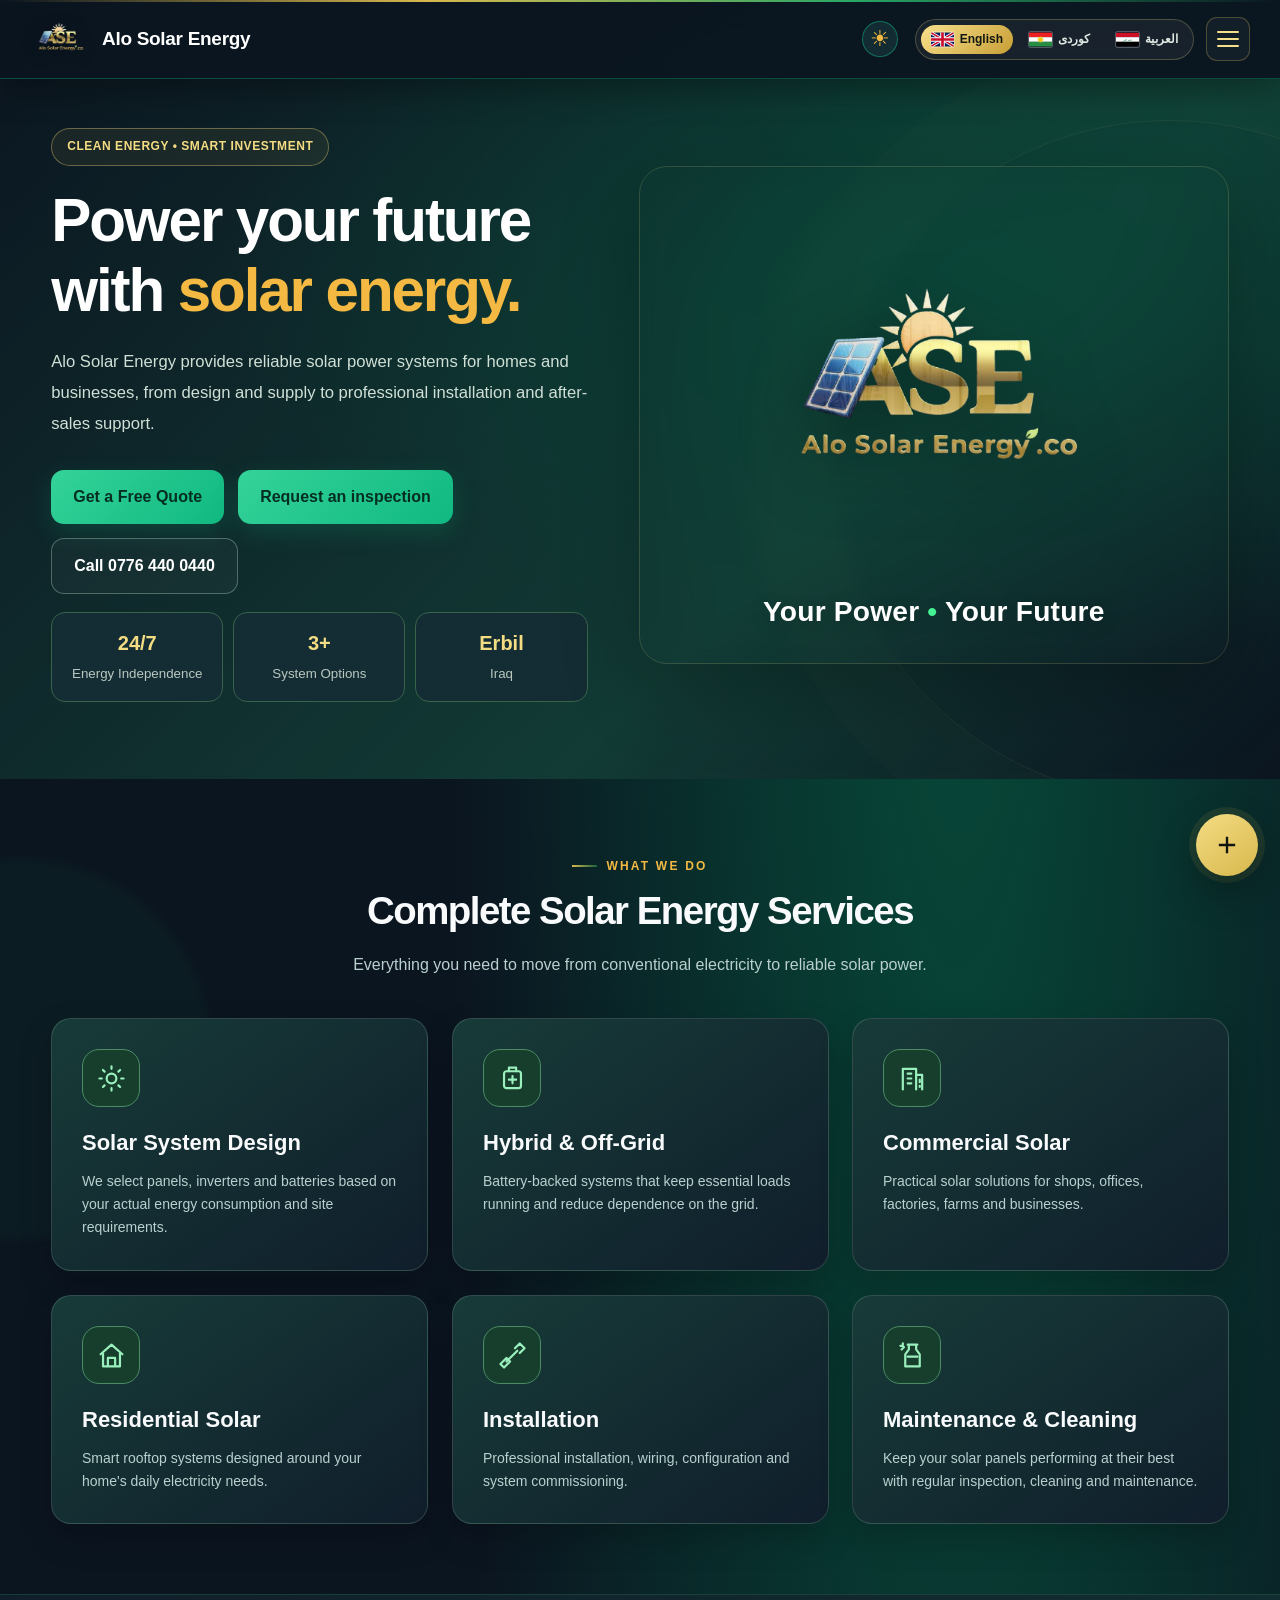
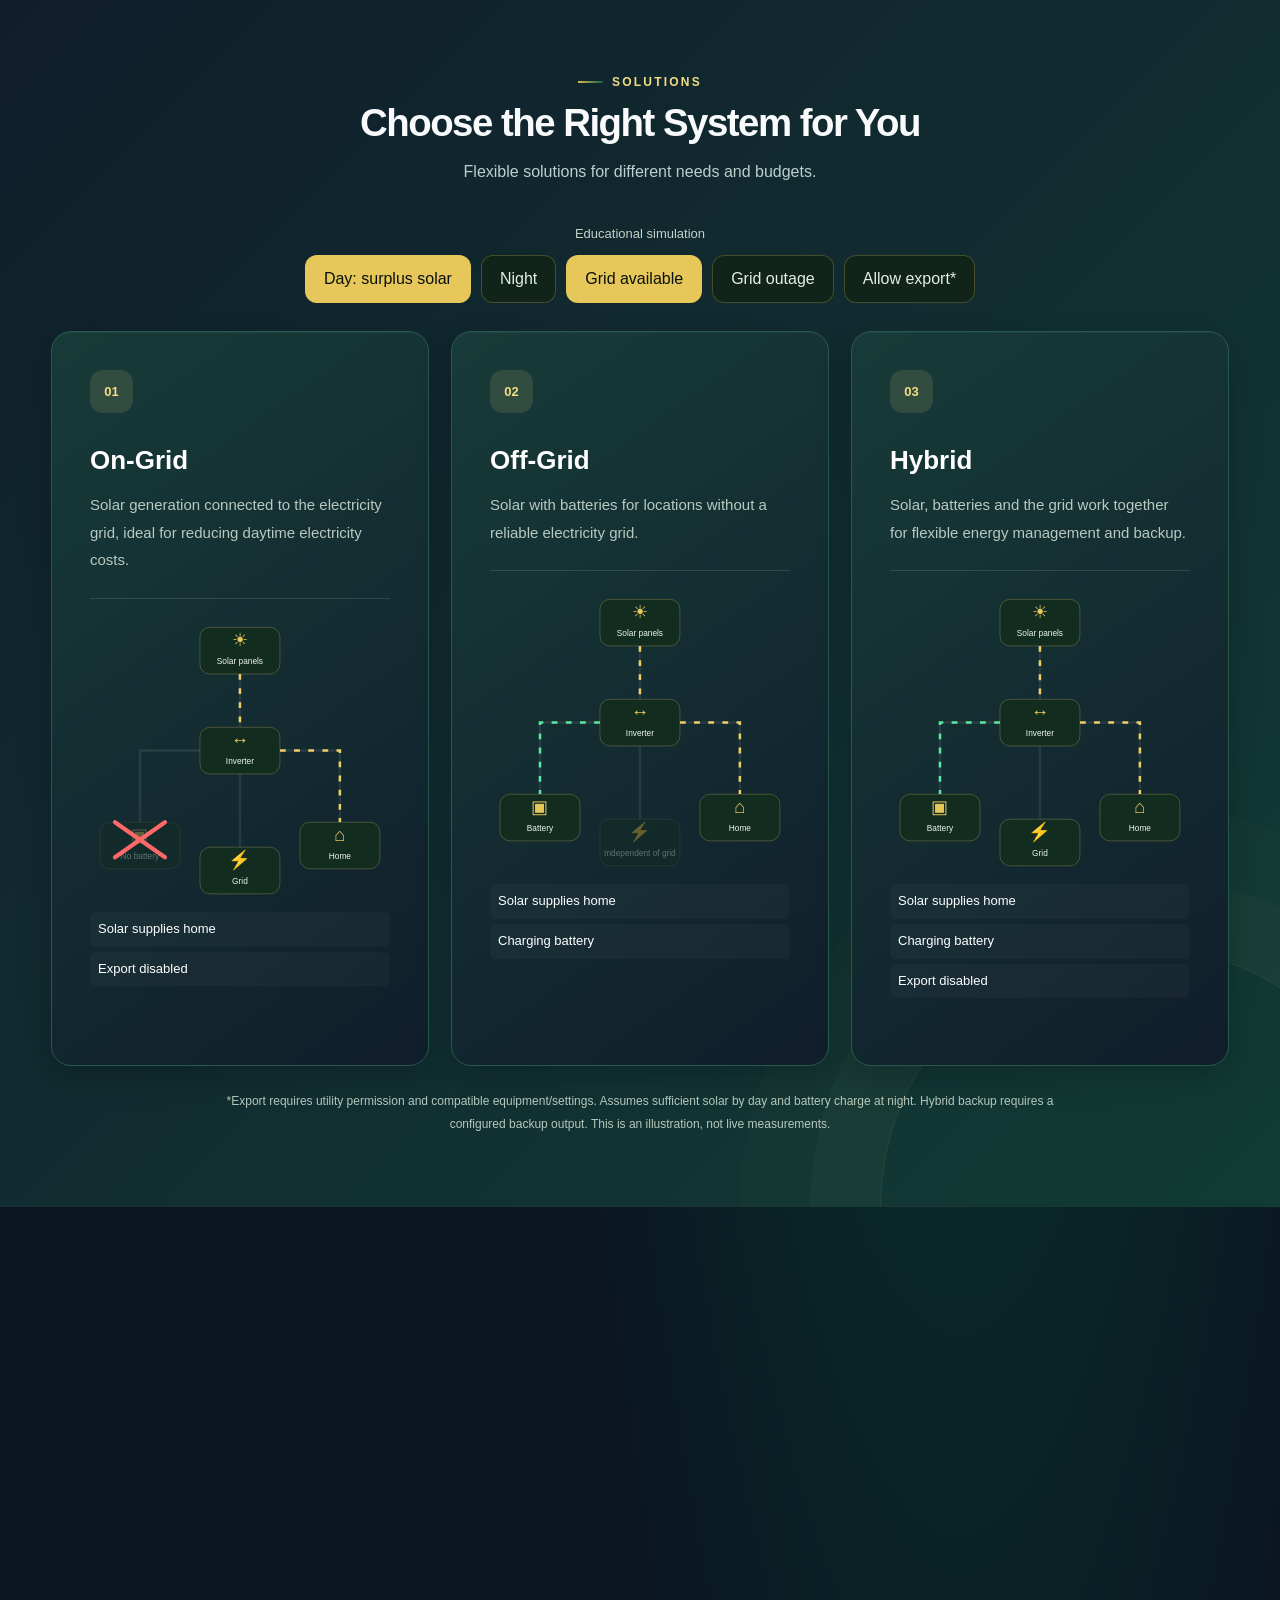
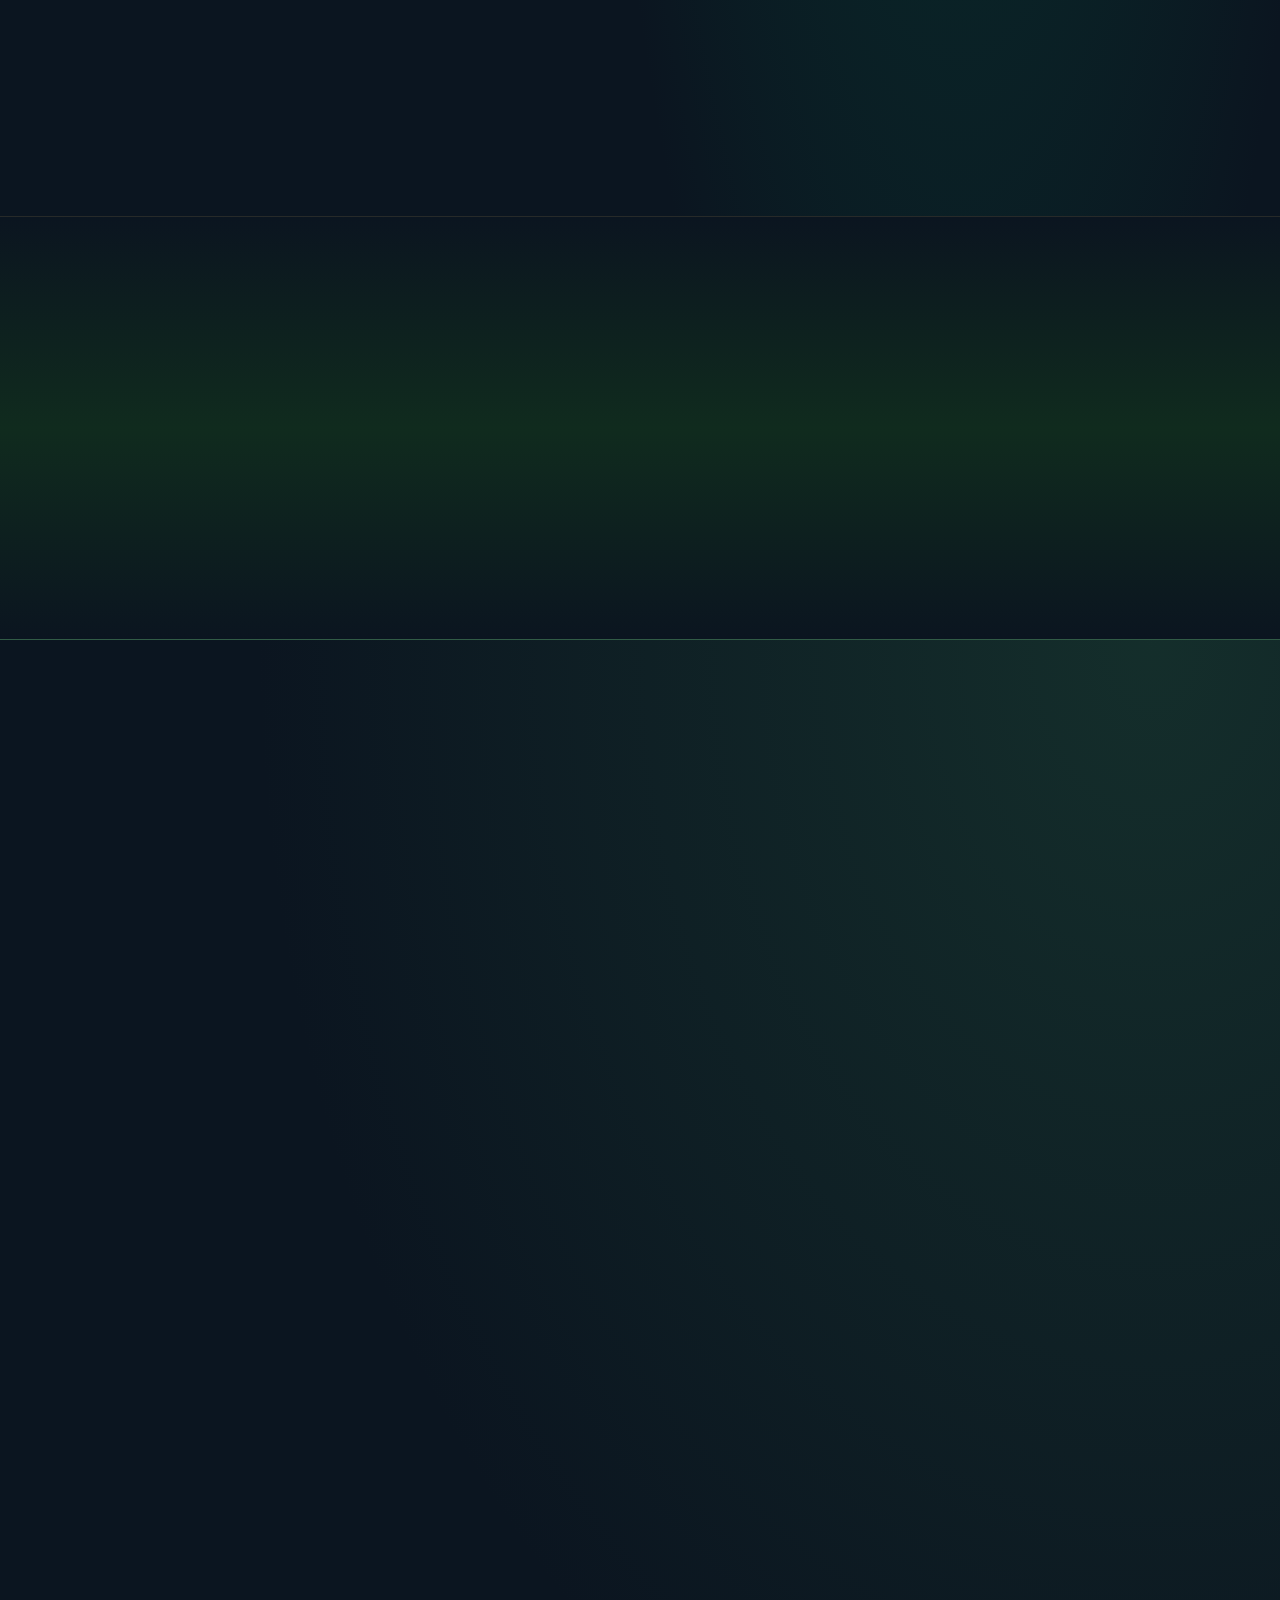
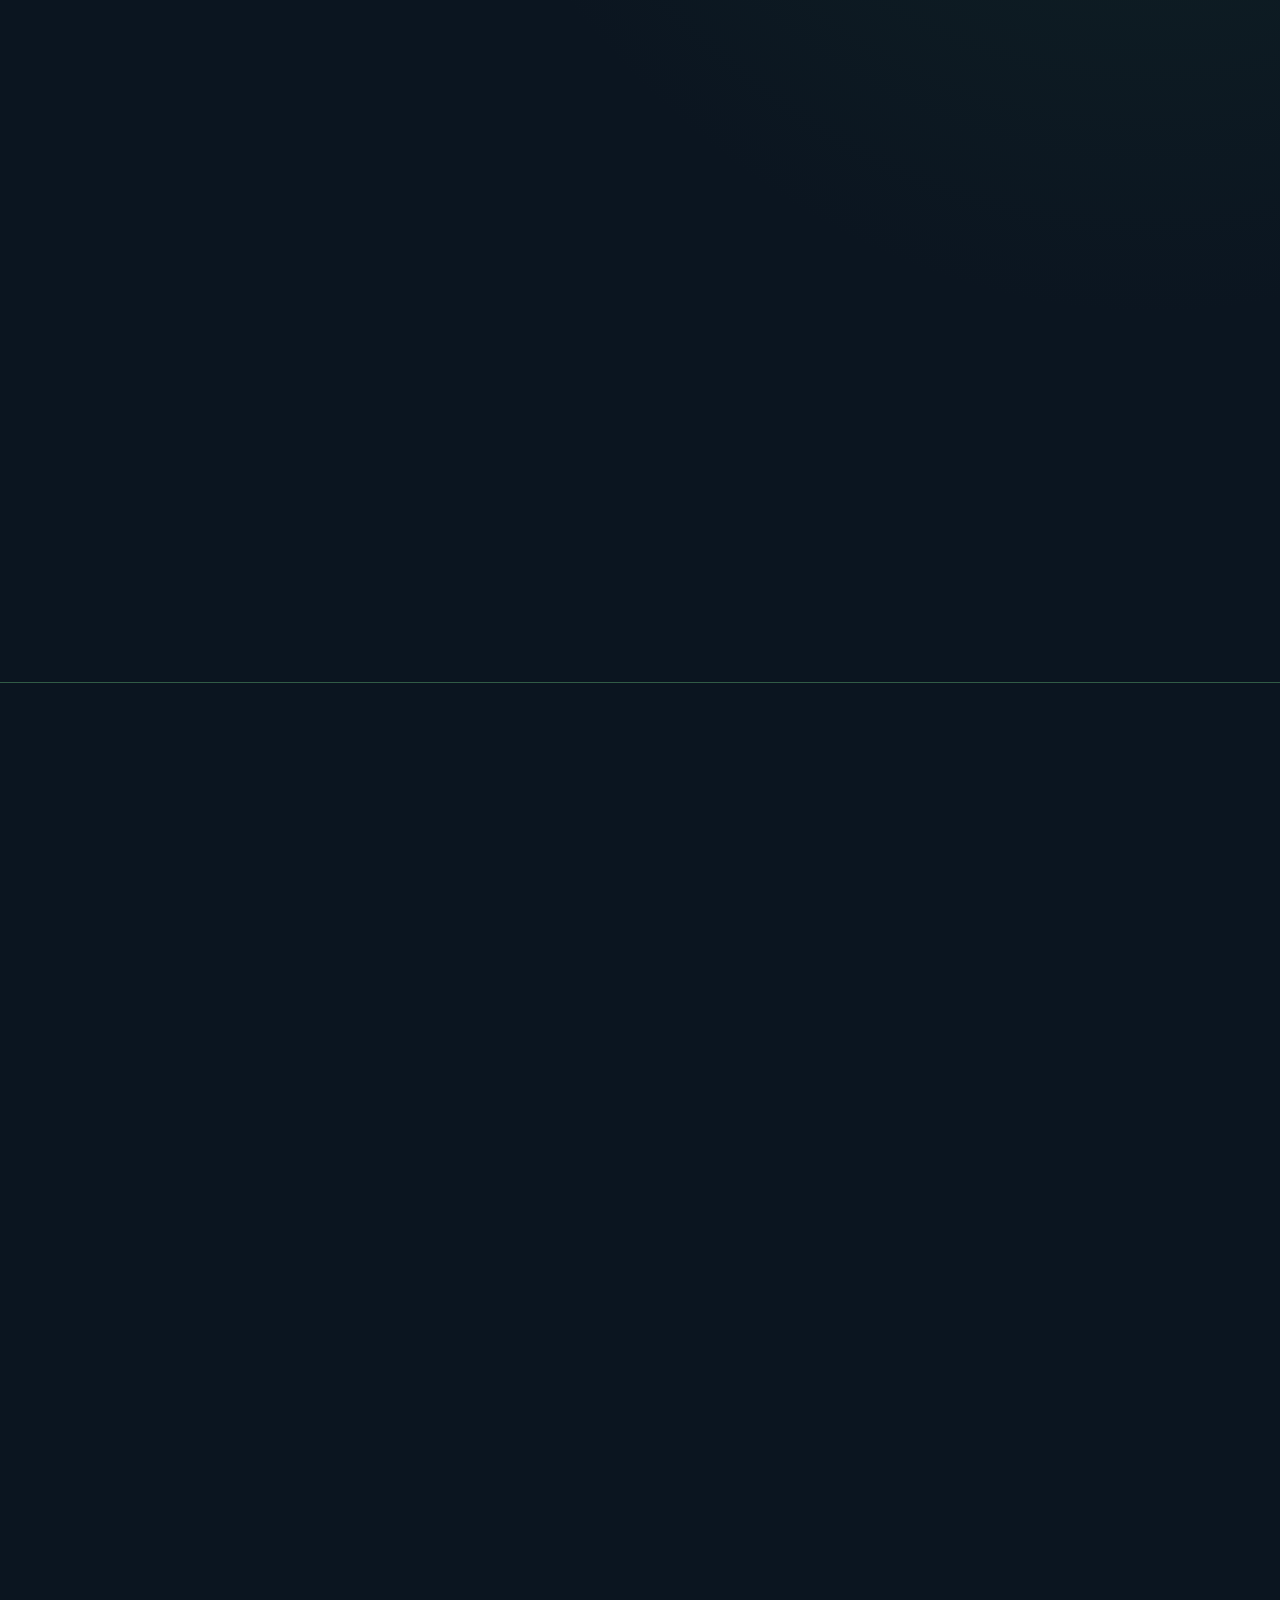
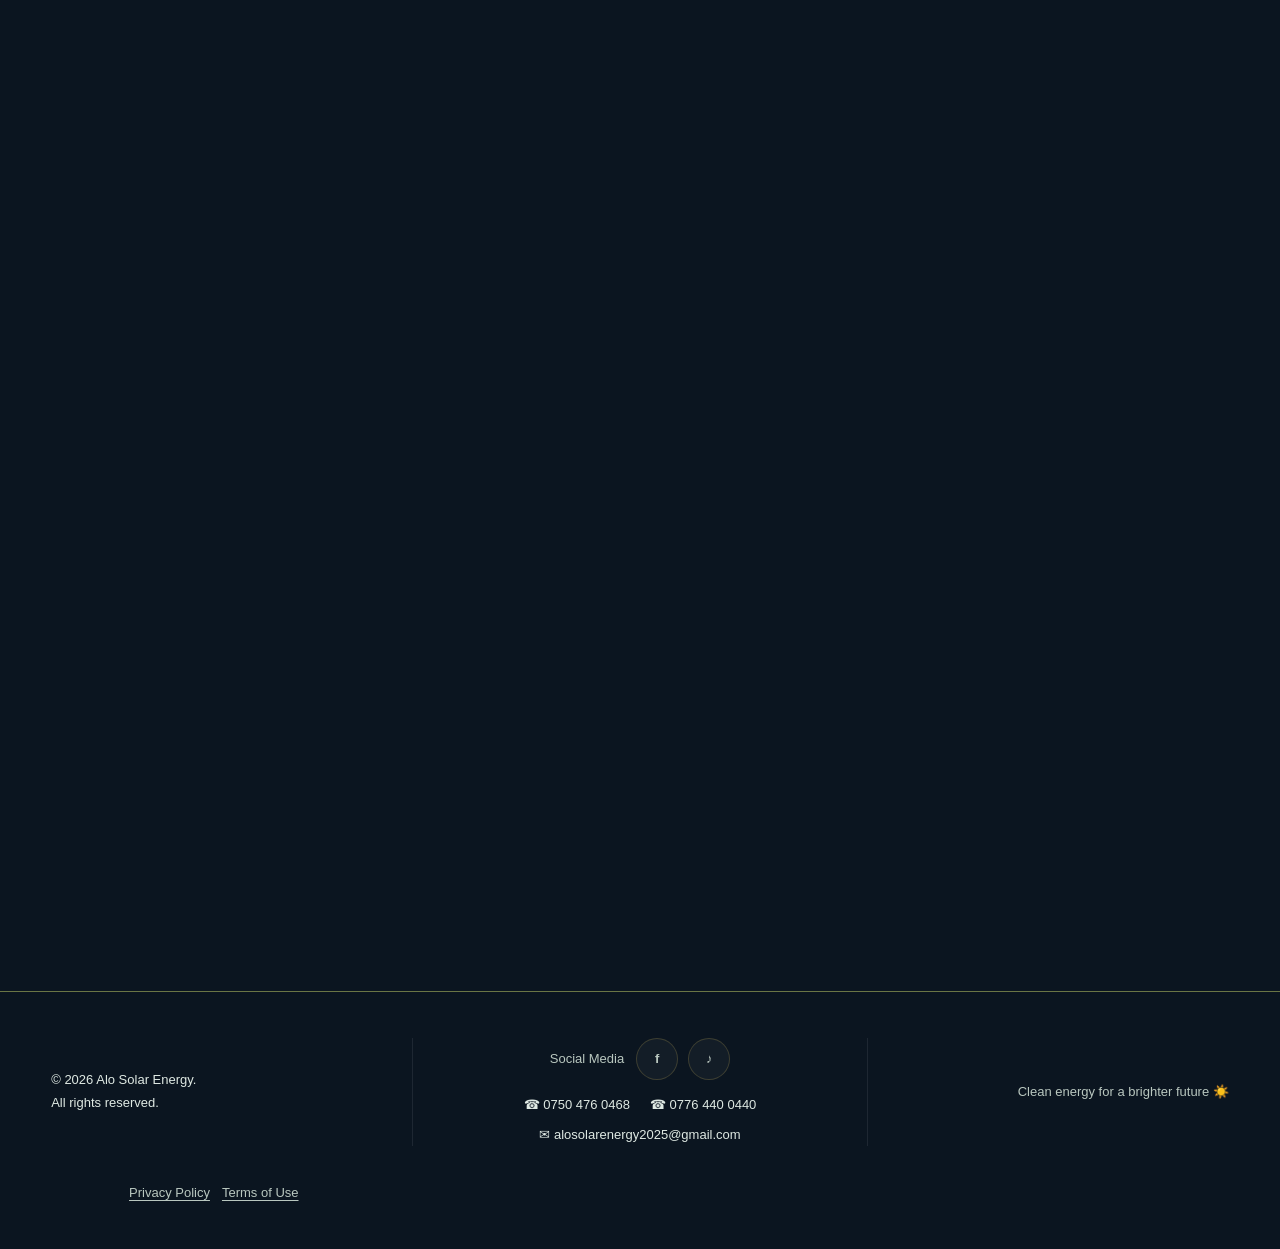
==== commit 2c18c28a: "Enable manual light mode on index.html" ====
--- a/index.html
+++ b/index.html
@@ -334,6 +334,7 @@
 <link rel="apple-touch-icon" href="./icons/icon-192.png?v=20260926c">
 <link href="https://fonts.googleapis.com/css2?family=IBM+Plex+Sans+Arabic:wght@400;500;600;700&family=Manrope:wght@400;500;600;700;800&family=Vazirmatn:wght@400;500;600;700;800&display=swap" rel="stylesheet">
 <link rel="stylesheet" href="language-fonts.css">
+<script src="/alo-theme-toggle.js?v=1" defer></script>
 </head>
 <body data-layout="home">
 <div id="contactHub" class="contact-hub">
@@ -726,7 +727,7 @@
 <!-- Pricing is loaded once by prices.js. No duplicate forced refresh. -->
 
 
-<link rel="stylesheet" href="/premium-future.css?v=20261128-4">
+<link rel="stylesheet" href="/premium-future.css?v=20261128-5">
 <link rel="stylesheet" href="/smart-proposal.css?v=1">
 <script src="/runtime/alo-proposal-pdf.js?v=6" defer></script>
 <script src="/runtime/alo-smart-proposal.js?v=5" defer></script>
--- a/premium-future.css
+++ b/premium-future.css
@@ -80,16 +80,24 @@
 body[data-layout=home] header{background:#0b1520f5;border-bottom-color:#10b98155}
 body[data-layout=home] .hero{background:radial-gradient(ellipse at 77% 35%,#064e3b99,transparent 55%),linear-gradient(135deg,#0b1520,#123b35 65%,#0b1520)}
 body[data-layout=home] :is(.btn-primary,.cta):focus-visible{outline:2px solid #f4b942;outline-offset:4px}
-@media(prefers-color-scheme:light){
- body[data-layout=home]{--future-bg:#f8fafc;--future-text:#0b1520;--future-muted:#425c58;--future-line:#cbded7;--future-gold:#93620b;background:#f8fafc;color:#0b1520}
- body[data-layout=home] :is(#services,#about,#brands,#faq,.map-section){background:#f8fafc;color:#0b1520}
- body[data-layout=home] :is(#services .card,#about .feature,#brands .partner-brand,.faq-item,.map-card){background:#fff;border-color:#cbded7;box-shadow:0 8px 24px #0b15200d}
- body[data-layout=home] :is(#services .card h3,#about .feature b,.faq-item summary,#brands .section-head h2){color:#0b1520}
- body[data-layout=home] #brands .partner-brand small{color:#425c58}
- body[data-layout=home] #brands .partner-brand .wordmark{fill:#064e3b}
- body[data-layout=home] #brands .partner-brand{color:#064e3b}
- body[data-layout=home] :is(#solutions,.calculator-section){--future-text:#f8fafc;--future-muted:#b9d0ce;--future-gold:#f4b942;--future-line:#28574e;color:#f8fafc}
- body[data-layout=home] .hero{--future-gold:#f4b942}
- body[data-layout=home] :is(.faq-number,.faq-plus,#services .icon){background:#e1f5eb;color:#064e3b;border-color:#cbded7}
- body[data-layout=home] .faq-plus:before,body[data-layout=home] .faq-plus:after{background:#064e3b}
-}
+
+.alo-theme-toggle{flex:0 0 36px;width:36px;height:36px;display:inline-grid;place-items:center;border:1px solid #10b98180;border-radius:50%;background:#132b32;color:#f4b942;font:22px/1 Arial;cursor:pointer;padding:0;margin-inline:5px;position:relative;z-index:60}
+.alo-theme-toggle:focus-visible{outline:2px solid #10b981;outline-offset:3px}
+html[data-alo-theme=light]{color-scheme:light}
+html[data-alo-theme=light] body[data-layout]{--future-bg:#f8fafc;--future-panel:#fff;--future-text:#0b1520;--future-muted:#425c58;--future-line:#cbded7;--future-gold:#93620b;--alo-ink:#0b1520;--alo-ink-soft:#425c58;--alo-gold-light:#93620b;--alo-green:#064e3b;--alo-cream:#f8fafc;--dark:#f8fafc;--dark2:#edf5f1;--card:#fff;--text:#0b1520;--muted:#425c58;--gold:#93620b;--gold2:#93620b;background:#f8fafc;color:#0b1520}
+html[data-alo-theme=light] body[data-layout] header{background:#fffffff5;border-color:#cbded7;box-shadow:0 4px 20px #0b152012}
+html[data-alo-theme=light] body[data-layout] header :is(a,b,span,nav a,.lang-btn,.lang){color:#064e3b}
+html[data-alo-theme=light] body[data-layout] header :is(.product-dropdown,.lang-switcher){background:#fff;border-color:#cbded7}
+html[data-alo-theme=light] .alo-theme-toggle{background:#e1f5eb;color:#064e3b}
+html[data-alo-theme=light] body[data-layout] :is(.hero,#services,#about,#brands,#faq,.faq-section,.map-section,#solutions,.calculator-section){background:#f8fafc;color:#0b1520}
+html[data-alo-theme=light] body[data-layout] .hero{background:radial-gradient(ellipse at 80% 30%,#d1fae5,transparent 65%),#f8fafc}
+html[data-alo-theme=light] body[data-layout] :is(.hero h1,.section-head h2,#about h2,.map-heading h2,.card h3,.feature b,.faq-item summary,h1,h2,h3){color:#0b1520}
+html[data-alo-theme=light] body[data-layout] :is(.hero h1 em,.kicker,.eyebrow,.calc-total,.stat strong){color:#93620b}
+html[data-alo-theme=light] body[data-layout] :is(.hero p,.section-head p,.card p,.feature span,.faq-answer,.map-heading p,.partner-brand small,.calc-field label){color:#425c58}
+html[data-alo-theme=light] body[data-layout] :is(.hero-card,.stat,#services .card,#solutions .card,#about .feature,#brands .partner-brand,.faq-item,.map-card,.calc-card,.calc-result,.notice,#productGrid>article,.login-card,.product,.stats article,.box,.login,.app-card,.application-search,.brand-card,.eve-panel,.ev-quick-nav,.solar){background:#fff;border-color:#cbded7;box-shadow:0 8px 24px #0b15200d;color:#0b1520}
+html[data-alo-theme=light] body[data-layout] :is(.calc-field input,.calc-field select,.easy-quality-box,.easy-note,.easy-summary,.result-recommendation,.result-warranty,.warranty-item,.calc-mode-switch){background:#edf5f1;border-color:#cbded7;color:#0b1520}
+html[data-alo-theme=light] body[data-layout] :is(.btn-outline,.badge){color:#064e3b;border-color:#9cc7b5;background:#ffffffaa}
+html[data-alo-theme=light] body[data-layout] :is(.faq-number,.faq-plus,#services .icon){background:#e1f5eb;color:#064e3b;border-color:#cbded7}
+html[data-alo-theme=light] body[data-layout] #brands .partner-brand .wordmark{fill:#064e3b}
+html[data-alo-theme=light] body[data-layout] footer{background:#0b1520;color:#f8fafc}
+@media(max-width:850px){html[data-alo-theme=light] body[data-layout] header nav{background:#fff}.alo-theme-toggle{width:32px;height:32px;flex-basis:32px;margin-inline:2px}}
